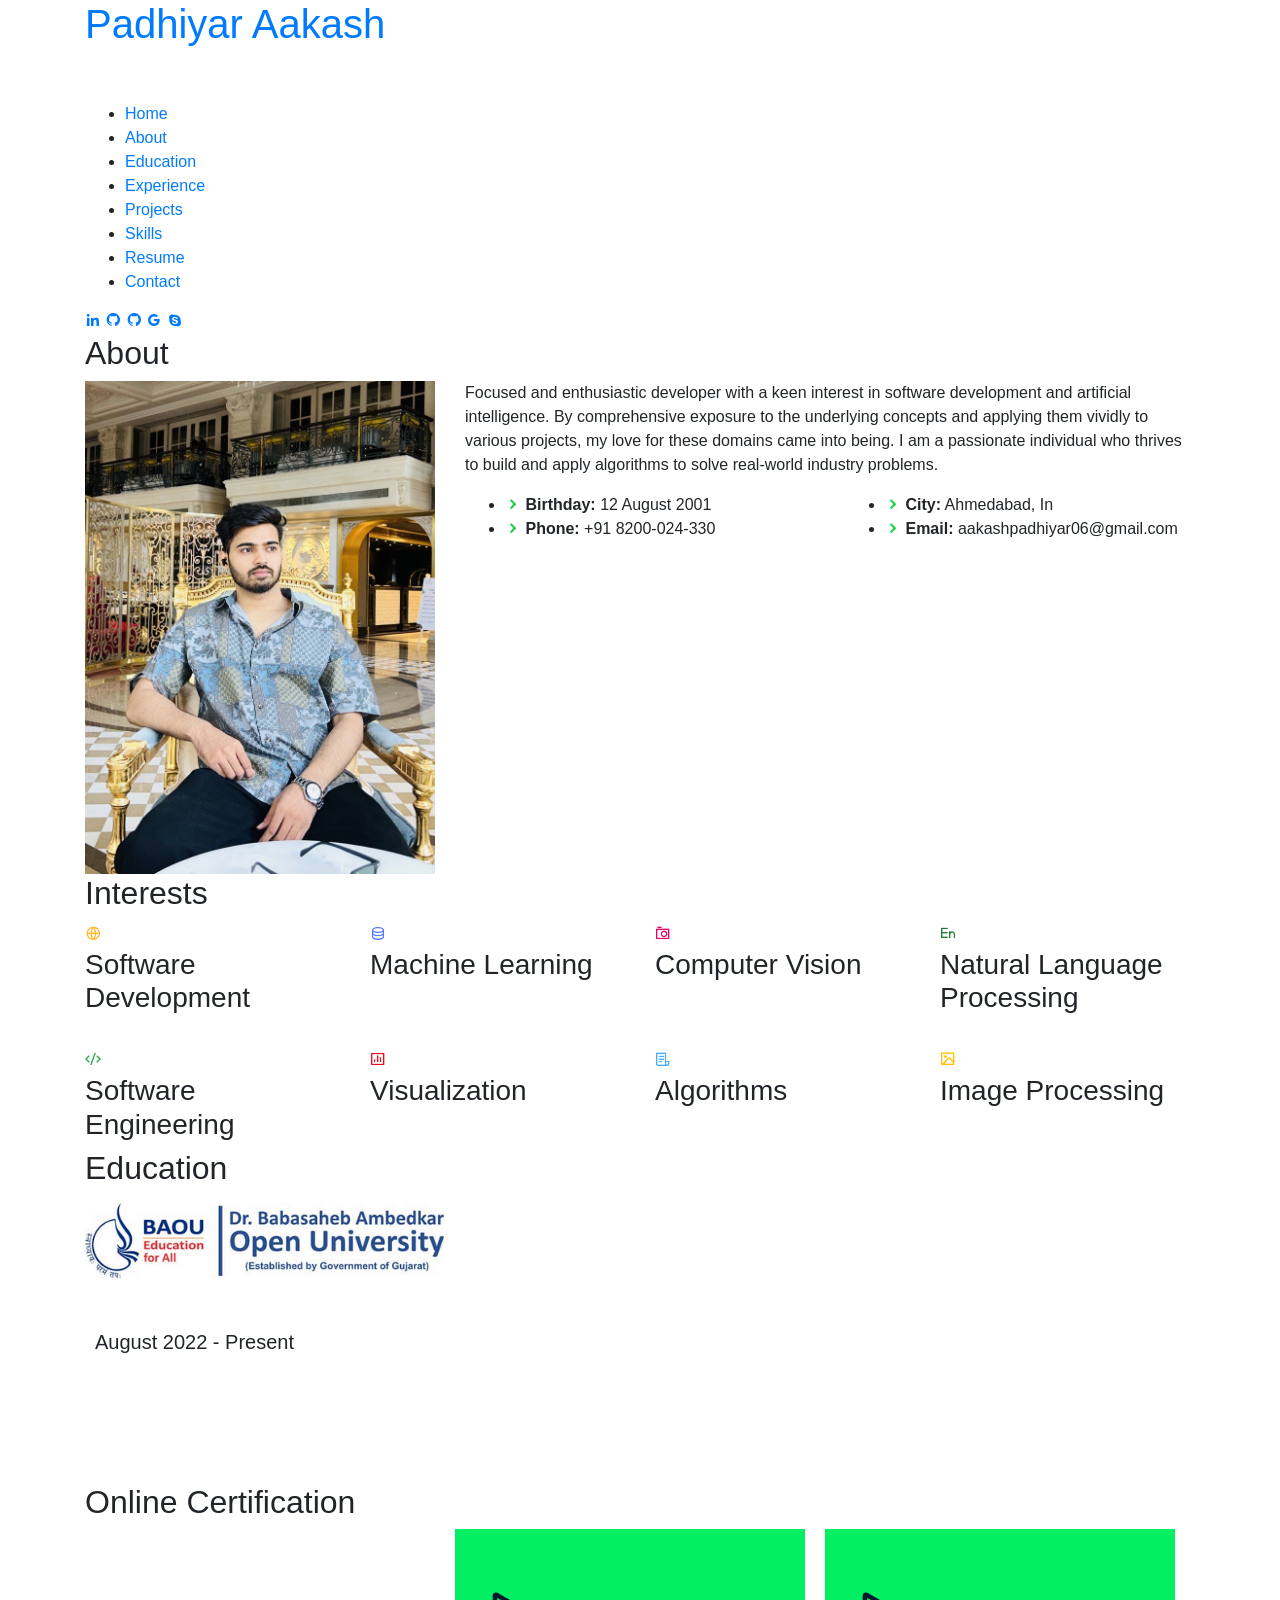
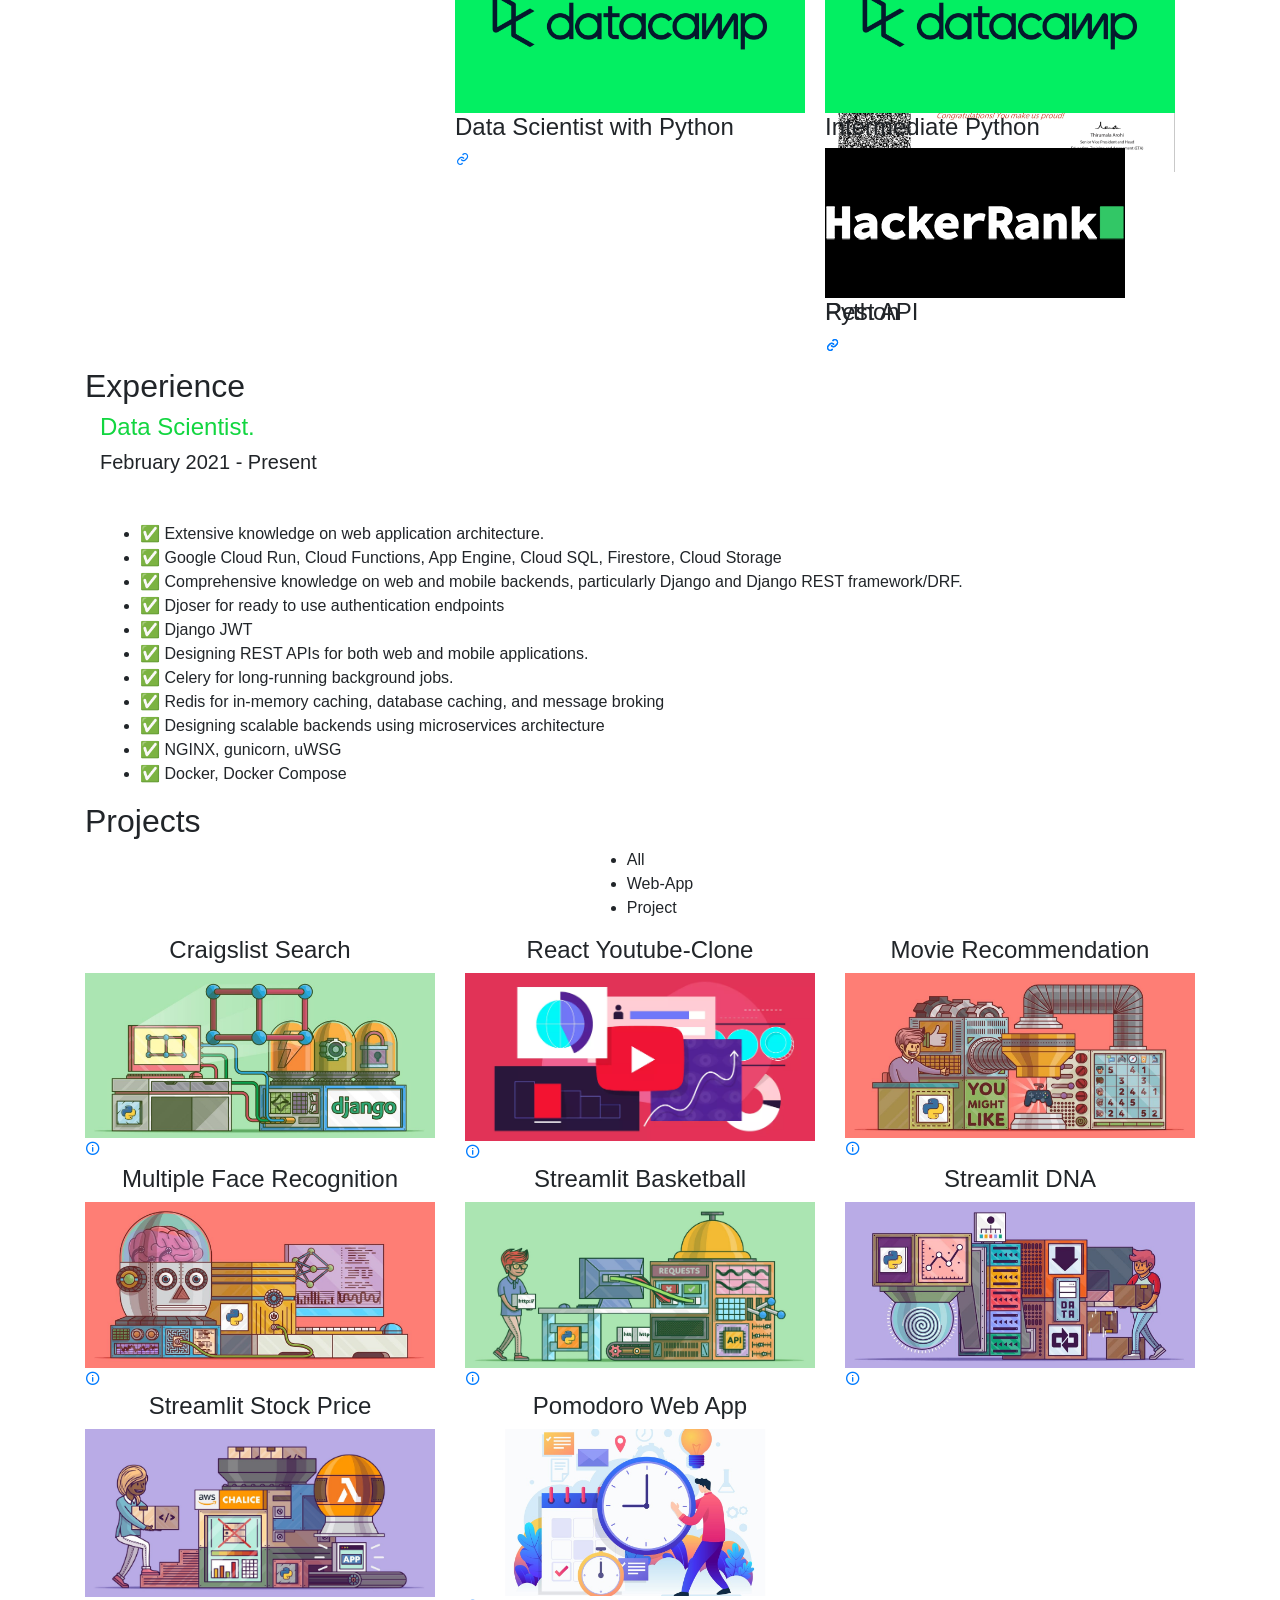
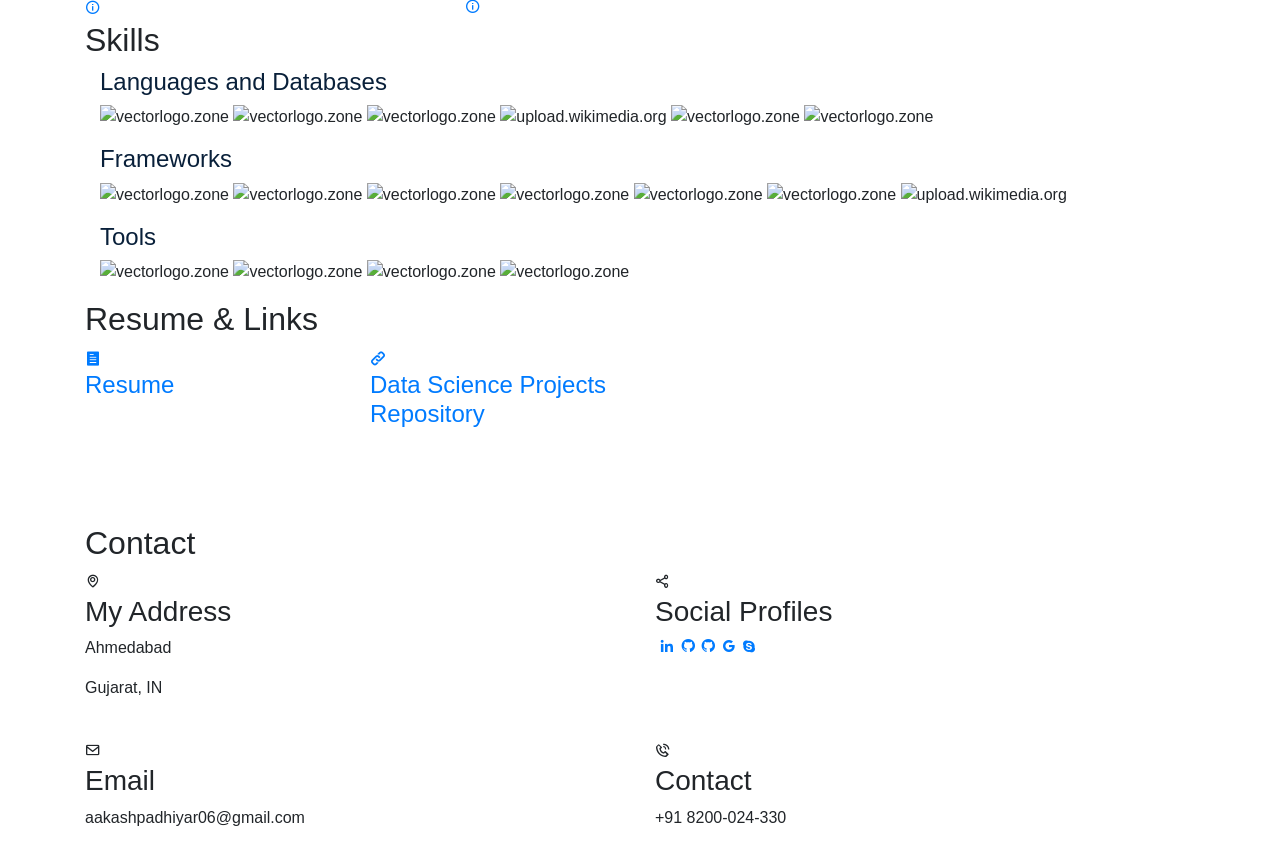
==== index.html @ 593b1d6e "main" ====
<!DOCTYPE html>
<html lang="en">

<head>
<!-- Google Tag Manager -->
<script>(function(w,d,s,l,i){w[l]=w[l]||[];w[l].push({'gtm.start':
  new Date().getTime(),event:'gtm.js'});var f=d.getElementsByTagName(s)[0],
  j=d.createElement(s),dl=l!='dataLayer'?'&l='+l:'';j.async=true;j.src=
  'https://www.googletagmanager.com/gtm.js?id='+i+dl;f.parentNode.insertBefore(j,f);
  })(window,document,'script','dataLayer','GTM-W3C2QT6N');</script>
  <!-- End Google Tag Manager -->

  <link rel="icon" type="image/png" href="/favicon.png"/>
  <meta charset="utf-8">
  <meta content="width=device-width, initial-scale=1.0" name="viewport">

  <title>AakashPadhiyar - Personal Portfolio</title>
  <meta content="Focused and enthusiastic developer with a keen interest in software development and artificial intelligence. By comprehensive exposure
  to the underlying concepts and applying them vividly to various projects, my love for these domains came into being.
  I am a passionate individual who thrives to build and apply algorithms to solve real-world industry problems." name="descriptison">
  <meta content="python,javascript,css,html,data science, freelancer, python developer, linkedin aakashpadhiyar, upwork, developer" name="keywords">

  <!-- Google Fonts -->
  <link href="https://fonts.googleapis.com/css?family=Open+Sans:300,300i,400,400i,600,600i,700,700i|Raleway:300,300i,400,400i,500,500i,600,600i,700,700i|Poppins:300,300i,400,400i,500,500i,600,600i,700,700i" rel="stylesheet">

  <!-- Vendor CSS Files -->
  <link href="assets/vendor/bootstrap/css/bootstrap.min.css" rel="stylesheet">
  <link href="assets/vendor/icofont/icofont.min.css" rel="stylesheet">
  <link href="assets/vendor/remixicon/remixicon.css" rel="stylesheet">
  <link href="assets/vendor/owl.carousel/assets/owl.carousel.min.css" rel="stylesheet">
  <link href="assets/vendor/boxicons/css/boxicons.min.css" rel="stylesheet">
  <link href="assets/vendor/venobox/venobox.css" rel="stylesheet">

  <!-- Template Main CSS File -->
  <link href="assets/css/style.css" rel="stylesheet">


<!-- Google tag (gtag.js) -->
<script async src="https://www.googletagmanager.com/gtag/js?id=G-W9PGRH0WJF"></script>
<script>
  window.dataLayer = window.dataLayer || [];
  function gtag(){dataLayer.push(arguments);}
  gtag('js', new Date());

  gtag('config', 'G-W9PGRH0WJF');
</script>


  <!-- =======================================================
  * Template Name: Personal - v2.1.0
  * Template URL: https://bootstrapmade.com/personal-free-resume-bootstrap-template/
  * Author: BootstrapMade.com
  * License: https://bootstrapmade.com/license/
  ======================================================== -->
</head>

<body>
<!-- Google Tag Manager (noscript) -->
<noscript><iframe src="https://www.googletagmanager.com/ns.html?id=GTM-W3C2QT6N"
  height="0" width="0" style="display:none;visibility:hidden"></iframe></noscript>
  <!-- End Google Tag Manager (noscript) -->
  <!-- ======= Header ======= -->
  <header id="header" class="header-tops">

    <div class="container">

      <h1><a href="index.html">Padhiyar Aakash</a></h1>
      <h2 style="color:#fff">I'm <span class="typing" style="color:#12D640"></span></h2>
      <nav class="nav-menu d-none d-lg-block">
        <ul>
          <li class="active"><a href="#header"> <span>Home</span></a></li>
          <li><a href="#about"><span>About</span></a></li>
          <li><a href="#education"> <span>Education</span></a></li>
          <li><a href="#experience"> <span>Experience</span></a></li>
         <!-- <li><a href="#projects"> <span>Projects</span></a></li> -->
          <li><a href="#portfolio"> <span>Projects</span></a></li>
          <li><a href="#skills"> <span>Skills</span></a></li>
          <li><a href="#links"> <span>Resume</span></a></li>
          <li><a href="#contacts"> <span>Contact</span></a></li>

        </ul>
      </nav><!-- .nav-menu -->

      <div class="social-links">
          <a href="https://www.linkedin.com/in/aakashpadhiyar" target="_blank" class="linkedin"><i class="bx bxl-linkedin"></i></a>
          <a href="https://www.github.com/aakashpadhiyar" target="_blank" class="github"><i class="bx bxl-github"></i></a>
          <a href="https://www.github.com/8140171224" target="_blank" class="github"><i class="bx bxl-github"></i></a>
          <a href="mailto:aakashpadhiyar06@gmail.com" target="_blank" class="google"><i class="bx bxl-google"></i></a>
          <script src="https://code.iconify.design/2/2.0.3/iconify.min.js"></script>
          <a href="https://www.datacamp.com/profile/aakashpadhiyar" target="_blank" class="google"><span class="iconify" data-icon="simple-icons:datacamp"></span></a>
          <a href="https://join.skype.com/invite/eAkxgNXfjRHm" target="_blank" class="skype"><i class="bx bxl-skype"></i></a>
      </div>

    </div>
  </header><!-- End Header -->

  <!-- ======= About Section ======= -->
  <section id="about" class="about">

    <!-- ======= About Me ======= -->
    <div class="about-me container">

      <div class="section-title">
        <h2>About</h2>
      </div>

      <div class="row">
        <div class="col-lg-4" data-aos="fade-right">
          <img src="assets/img/profile.jpeg" class="img-fluid" alt="">
        </div>
        <div class="col-lg-8 pt-4 pt-lg-0 content" data-aos="fade-left">
          <p>Focused and enthusiastic developer with a keen interest in software development and artificial intelligence. By comprehensive exposure
            to the underlying concepts and applying them vividly to various projects, my love for these domains came into being.
            I am a passionate individual who thrives to build and apply algorithms to solve real-world industry problems.
          </p>
          <div class="row">
            <div class="col-lg-6">
              <ul>
                <li><i class="icofont-rounded-right"></i> <strong>Birthday:</strong> 12 August 2001</li>
                <li><i class="icofont-rounded-right"></i> <strong>Phone:</strong> +91 8200-024-330</li>
              </ul>
            </div>
            <div class="col-lg-6">
              <ul>
                <li><i class="icofont-rounded-right"></i> <strong>City:</strong> Ahmedabad, In</li>
                <li><i class="icofont-rounded-right"></i> <strong>Email:</strong> aakashpadhiyar06@gmail.com</li>
              </ul>
            </div>
          </div>
        </div>
      </div>

    </div><!-- End About Me -->

    <!-- ======= Interests ======= -->
    <div class="interests container">

      <div class="section-title">
        <h2>Interests</h2>
      </div>

      <div class="row">
        <div class="col-lg-3 col-md-4">
          <div class="icon-box">
            <i class="ri-global-line" style="color: #ffbb2c;"></i>
            <h3>Software Development</h3>
          </div>
        </div>
        <div class="col-lg-3 col-md-4 mt-4 mt-md-0">
          <div class="icon-box">
            <i class="ri-database-2-line" style="color: #5578ff;"></i>
            <h3>Machine Learning</h3>
          </div>
        </div>
        <div class="col-lg-3 col-md-4 mt-4 mt-md-0">
          <div class="icon-box">
            <i class="ri-camera-3-line" style="color: #e80368;"></i>
            <h3>Computer Vision</h3>
          </div>
        </div>
        <div class="col-lg-3 col-md-4 mt-4 mt-lg-0">
          <div class="icon-box">
            <i class="ri-english-input" style="color: #1c7d32;"></i>
            <h3>Natural Language Processing</h3>
          </div>
        </div>
        <div class="col-lg-3 col-md-4 mt-4">
          <div class="icon-box">
            <i class="ri-code-s-slash-fill" style="color: #28a745;"></i>
            <h3>Software Engineering</h3>
          </div>
        </div>
        <div class="col-lg-3 col-md-4 mt-4">
          <div class="icon-box">
            <i class="ri-bar-chart-box-line" style="color: #f1081f;"></i>
            <h3>Visualization</h3>
          </div>
        </div>
        <div class="col-lg-3 col-md-4 mt-4">
          <div class="icon-box">
            <i class="ri-file-list-3-line" style="color: #47aeff;"></i>
            <h3>Algorithms</h3>
          </div>
        </div>
        <div class="col-lg-3 col-md-4 mt-4">
          <div class="icon-box">
            <i class="ri-image-line" style="color: #ffc107;"></i>
            <h3>Image Processing</h3>
          </div>
        </div>
      </div>

    </div><!-- End Interests -->
  </section><!-- End About Section -->



  <!-- ======= Education Section ======= -->
  <section id="education" class="services">
    <div class="container">
      <div class="section-title">
        <h2>Education</h2>
      </div>
      <div class="row">
        <div class="col-lg-12" data-aos="fade-up" style="display: inline-block;">


            <div class="col-md-4 mt-4 mt-md-0 icon-box" data-aos="fade-up" data-aos-delay="100" style="padding:0px 0px;padding-bottom: 5px;display: inline-block;">
              <img src="assets/img/education/gpg.png" class="img-fluid" alt="">
              <!-- <h4 style="text-align:left;"><a href="https://www.asu.edu/" target="_blank" style="color:#12d640">Arizona State University</a><br> </h4> -->
              <p style="text-align:left;color:#fff;padding: 5px 10px;"><em>BCA (Bachelor of Computer Application)</em></p>
              <h5 style="text-align:left;padding: 0px 10px;">August 2022 - Present</h5>
              <h6 style="text-align:left;color:#fff;padding: 0px 10px;">Relevant Coursework</h6>
              <ul style="text-align:left;color:#fff;">
                <li>Database Management</li>
                <li>Software Engineering</li>
                <li>Mobile Application Development</li>
              </ul>
            </div>

          </div>
        </div>
      </div>


    <div class="portfolio">
    <div class="container">
      <div class="section-title">
        <h2>Online Certification</h2>
      </div>

      <div class="row portfolio-container" style="position: relative; height: 437.75px;">

        <div class="col-lg-4 col-md-6 portfolio-item filter-app" style="position: absolute; left: 740px; top: 0px;">
          <div class="portfolio-wrap">
            <img src="assets/img/certification/infosys-django.png" class="img-fluid" alt="">
            <div class="portfolio-info">
              <h4>Mastering Django Web Development</h4>
              <div class="portfolio-links">
                <a href="assets/img/certification/infosys-django.png" target="_blank" title="Certificate"><i class="bx bx-link"></i></a>
              </div>
            </div>
          </div>
        </div>
        <div class="col-lg-4 col-md-6 portfolio-item filter-app" style="position: absolute; left: 740px; top: 0px;">
          <div class="portfolio-wrap">
            <img src="assets/img/certification/infosys-python.png" class="img-fluid" alt="">
            <div class="portfolio-info">
              <h4>Mastering Python</h4>
              <div class="portfolio-links">
                <a href="assets/img/certification/infosys-python.png" target="_blank" title="Certificate"><i class="bx bx-link"></i></a>
              </div>
            </div>
          </div>
        </div>
        <div class="col-lg-4 col-md-6 portfolio-item filter-app" style="position: absolute; left: 370px; top: 0px;">
          <div class="portfolio-wrap">
            <img src="assets/img/certification/datacamp.png" class="img-fluid" alt="">
            <div class="portfolio-info">
              <h4>Data Scientist with Python</h4>
              <div class="portfolio-links">
                <a href="https://www.datacamp.com/statement-of-accomplishment/track/f2d02880815d842c396500008a95769f179dc5ba" target="_blank" title="Certificate"><i class="bx bx-link"></i></a>
              </div>
            </div>
          </div>
        </div>
        <div class="col-lg-4 col-md-6 portfolio-item filter-app" style="position: absolute; left: 740px; top: 0px;">
          <div class="portfolio-wrap">
            <img src="assets/img/certification/datacamp.png" class="img-fluid" alt="">
            <div class="portfolio-info">
              <h4>Intermediate Python</h4>
              <div class="portfolio-links">
                <a href="https://www.datacamp.com/statement-of-accomplishment/course/3023a26c7fd024e6232b7c9ead7a34bfa045786c" target="_blank" title="Certificate"><i class="bx bx-link"></i></a>
              </div>
            </div>
          </div>
        </div>
        <div class="col-lg-4 col-md-6 portfolio-item filter-project" style="position: absolute; left: 740px; top: 218.875px;">
          <div class="portfolio-wrap">
            <img src="assets/img/certification/hackerrank.png" class="img-fluid" alt="">
            <div class="portfolio-info">
              <h4>Rest API </h4>
              <div class="portfolio-links">
                <a href="https://www.hackerrank.com/certificates/1cf66c637559" target="_blank" title="Certificate"><i class="bx bx-link"></i></a>
              </div>
            </div>
          </div>
        </div>
        <div class="col-lg-4 col-md-6 portfolio-item filter-project" style="position: absolute; left: 740px; top: 218.875px;">
          <div class="portfolio-wrap">
            <img src="assets/img/certification/hackerrank.png" class="img-fluid" alt="">
            <div class="portfolio-info">
              <h4>Python</h4>
              <div class="portfolio-links">
                <a href="https://www.hackerrank.com/certificates/a574a84e59e3" target="_blank" title="Certificate"><i class="bx bx-link"></i></a>
              </div>
            </div>
          </div>
        </div>

        <!-- <div class="col-lg-4 col-md-6 portfolio-item filter-app" style="position: absolute; left: 370px; top: 0px;">
          <div class="portfolio-wrap">
            <img src="assets/img/certification/datacamp.png" class="img-fluid" alt="">
            <div class="portfolio-info">
              <h4>Cluster Analysis in Python</h4>
              <div class="portfolio-links">
                <a href="https://www.datacamp.com/statement-of-accomplishment/course/45ba27c9a7e26614b622a74479b9e1869b54be49" target="_blank" title="Certificate"><i class="bx bx-link"></i></a>
              </div>
            </div>
          </div>
        </div>


        <div class="col-lg-4 col-md-6 portfolio-item filter-app" style="position: absolute; left: 370px; top: 0px;">
          <div class="portfolio-wrap">
            <img src="assets/img/certification/datacamp.png" class="img-fluid" alt="">
            <div class="portfolio-info">
              <h4>Case Study: School Budgeting with Machine Learning in Python</h4>
              <div class="portfolio-links">
                <a href="https://www.datacamp.com/statement-of-accomplishment/course/8724de1677b29c9115b0a163b4a914a75fd31f8d" target="_blank" title="Certificate"><i class="bx bx-link"></i></a>
              </div>
            </div>
          </div>
        </div>

        <div class="col-lg-4 col-md-6 portfolio-item filter-app" style="position: absolute; left: 370px; top: 0px;">
          <div class="portfolio-wrap">
            <img src="assets/img/certification/datacamp.png" class="img-fluid" alt="">
            <div class="portfolio-info">
              <h4>Machine Learning with Tree-Based Models in Python</h4>
              <div class="portfolio-links">
                <a href="https://www.datacamp.com/statement-of-accomplishment/course/7bef9748321d6286ec48da3d3d4e76ec0b7050eb" target="_blank" title="Certificate"><i class="bx bx-link"></i></a>
              </div>
            </div>
          </div>
        </div>

        <div class="col-lg-4 col-md-6 portfolio-item filter-app" style="position: absolute; left: 370px; top: 0px;">
          <div class="portfolio-wrap">
            <img src="assets/img/certification/datacamp.png" class="img-fluid" alt="">
            <div class="portfolio-info">
              <h4>Unsupervised Learning in Python</h4>
              <div class="portfolio-links">
                <a href="https://www.datacamp.com/statement-of-accomplishment/course/dc0737e6897f4083a97c0e6e52b1635c4962bb61" target="_blank" title="Certificate"><i class="bx bx-link"></i></a>
              </div>
            </div>
          </div>
        </div>


        <div class="col-lg-4 col-md-6 portfolio-item filter-app" style="position: absolute; left: 370px; top: 0px;">
          <div class="portfolio-wrap">
            <img src="assets/img/certification/datacamp.png" class="img-fluid" alt="">
            <div class="portfolio-info">
              <h4>Supervised Learning with scikit-learn</h4>
              <div class="portfolio-links">
                <a href="https://www.datacamp.com/statement-of-accomplishment/course/fb7df707010ea2d299f2b55c8be23024b8e7ab03" target="_blank" title="Certificate"><i class="bx bx-link"></i></a>
              </div>
            </div>
          </div>
        </div>

        <div class="col-lg-4 col-md-6 portfolio-item filter-app" style="position: absolute; left: 370px; top: 0px;">
          <div class="portfolio-wrap">
            <img src="assets/img/certification/datacamp.png" class="img-fluid" alt="">
            <div class="portfolio-info">
              <h4>Statistical Thinking in Python (Part 2)</h4>
              <div class="portfolio-links">
                <a href="https://www.datacamp.com/statement-of-accomplishment/course/25ee38c27ae1cdab5422a67dd164ca8fd61e0bc7" target="_blank" title="Certificate"><i class="bx bx-link"></i></a>
              </div>
            </div>
          </div>
        </div>

        <div class="col-lg-4 col-md-6 portfolio-item filter-app" style="position: absolute; left: 370px; top: 0px;">
          <div class="portfolio-wrap">
            <img src="assets/img/certification/datacamp.png" class="img-fluid" alt="">
            <div class="portfolio-info">
              <h4>Statistical Thinking in Python (Part 1)</h4>
              <div class="portfolio-links">
                <a href="https://www.datacamp.com/statement-of-accomplishment/course/76600366fb25bf686a2089025d8e7ae4e07fb8a2" target="_blank" title="Certificate"><i class="bx bx-link"></i></a>
              </div>
            </div>
          </div>
        </div>

        <div class="col-lg-4 col-md-6 portfolio-item filter-app" style="position: absolute; left: 370px; top: 0px;">
          <div class="portfolio-wrap">
            <img src="assets/img/certification/datacamp.png" class="img-fluid" alt="">
            <div class="portfolio-info">
              <h4>Analyzing Police Activity with pandas</h4>
              <div class="portfolio-links">
                <a href="https://www.datacamp.com/statement-of-accomplishment/course/5d7d5eb6bda7287de5618433fd99d16ae748d6be" target="_blank" title="Certificate"><i class="bx bx-link"></i></a>
              </div>
            </div>
          </div>
        </div>

        <div class="col-lg-4 col-md-6 portfolio-item filter-app" style="position: absolute; left: 370px; top: 0px;">
          <div class="portfolio-wrap">
            <img src="assets/img/certification/datacamp.png" class="img-fluid" alt="">
            <div class="portfolio-info">
              <h4>Exploratory Data Analysis in Python</h4>
              <div class="portfolio-links">
                <a href="https://www.datacamp.com/statement-of-accomplishment/course/2c0ef15e82fbb48ce2b23cb2ca6ed12ce760de45" target="_blank" title="Certificate"><i class="bx bx-link"></i></a>
              </div>
            </div>
          </div>
        </div>

        <div class="col-lg-4 col-md-6 portfolio-item filter-app" style="position: absolute; left: 370px; top: 0px;">
          <div class="portfolio-wrap">
            <img src="assets/img/certification/datacamp.png" class="img-fluid" alt="">
            <div class="portfolio-info">
              <h4>Writing Functions in Python</h4>
              <div class="portfolio-links">
                <a href="https://www.datacamp.com/statement-of-accomplishment/course/b1d0c67b65771349abb8d5c956cef2ca96e4c302" target="_blank" title="Certificate"><i class="bx bx-link"></i></a>
              </div>
            </div>
          </div>
        </div>


        <div class="col-lg-4 col-md-6 portfolio-item filter-app" style="position: absolute; left: 370px; top: 0px;">
          <div class="portfolio-wrap">
            <img src="assets/img/certification/datacamp.png" class="img-fluid" alt="">
            <div class="portfolio-info">
              <h4>Working with Dates and Times in Python</h4>
              <div class="portfolio-links">
                <a href="https://www.datacamp.com/statement-of-accomplishment/course/cec4b81c1d22e0f17a544f35dc37106db27727f9" target="_blank" title="Certificate"><i class="bx bx-link"></i></a>
              </div>
            </div>
          </div>
        </div>

        <div class="col-lg-4 col-md-6 portfolio-item filter-app" style="position: absolute; left: 370px; top: 0px;">
          <div class="portfolio-wrap">
            <img src="assets/img/certification/datacamp.png" class="img-fluid" alt="">
            <div class="portfolio-info">
              <h4>Cleaning Data in Python</h4>
              <div class="portfolio-links">
                <a href="https://www.datacamp.com/statement-of-accomplishment/course/9028a1e050e276528853824cee15159ffa90d236" target="_blank" title="Certificate"><i class="bx bx-link"></i></a>
              </div>
            </div>
          </div>
        </div>

        <div class="col-lg-4 col-md-6 portfolio-item filter-app" style="position: absolute; left: 370px; top: 0px;">
          <div class="portfolio-wrap">
            <img src="assets/img/certification/datacamp.png" class="img-fluid" alt="">
            <div class="portfolio-info">
              <h4>Intermediate Importing Data in Python</h4>
              <div class="portfolio-links">
                <a href="https://www.datacamp.com/statement-of-accomplishment/course/8fa0f31cda73af9ebe945687bd70381e4f4de81a" target="_blank" title="Certificate"><i class="bx bx-link"></i></a>
              </div>
            </div>
          </div>
        </div>
        
        <div class="col-lg-4 col-md-6 portfolio-item filter-app" style="position: absolute; left: 370px; top: 0px;">
          <div class="portfolio-wrap">
            <img src="assets/img/certification/datacamp.png" class="img-fluid" alt="">
            <div class="portfolio-info">
              <h4>Introduction to Importing Data in Python</h4>
              <div class="portfolio-links">
                <a href="https://www.datacamp.com/statement-of-accomplishment/course/6e1f885dfeec4285abe8703099464c78aa7ff595" target="_blank" title="Certificate"><i class="bx bx-link"></i></a>
              </div>
            </div>
          </div>
        </div>

        <div class="col-lg-4 col-md-6 portfolio-item filter-app" style="position: absolute; left: 370px; top: 0px;">
          <div class="portfolio-wrap">
            <img src="assets/img/certification/datacamp.png" class="img-fluid" alt="">
            <div class="portfolio-info">
              <h4>Intermediate Data Visualization with Seaborn</h4>
              <div class="portfolio-links">
                <a href="https://www.datacamp.com/statement-of-accomplishment/course/075bac20c3b1b2a9e14b7baf9cb5749e592c3168" target="_blank" title="Certificate"><i class="bx bx-link"></i></a>
              </div>
            </div>
          </div>
        </div>


        <div class="col-lg-4 col-md-6 portfolio-item filter-app" style="position: absolute; left: 370px; top: 0px;">
          <div class="portfolio-wrap">
            <img src="assets/img/certification/datacamp.png" class="img-fluid" alt="">
            <div class="portfolio-info">
              <h4>Python Data Science Toolbox 2</h4>
              <div class="portfolio-links">
                <a href="https://www.datacamp.com/statement-of-accomplishment/course/92387c07ae20173ba0e793c5aca5af3cd6e9c2b5" target="_blank" title="Certificate"><i class="bx bx-link"></i></a>
              </div>
            </div>
          </div>
        </div>

        <div class="col-lg-4 col-md-6 portfolio-item filter-app" style="position: absolute; left: 370px; top: 0px;">
          <div class="portfolio-wrap">
            <img src="assets/img/certification/datacamp.png" class="img-fluid" alt="">
            <div class="portfolio-info">
              <h4>Python Data Science Toolbox 1</h4>
              <div class="portfolio-links">
                <a href="https://www.datacamp.com/statement-of-accomplishment/course/77800e6f4ea500f7ee28cf945e0c761a3453f9fd" target="_blank" title="Certificate"><i class="bx bx-link"></i></a>
              </div>
            </div>
          </div>
        </div>

        <div class="col-lg-4 col-md-6 portfolio-item filter-app" style="position: absolute; left: 0px; top: 0px;">
          <div class="portfolio-wrap">
            <img src="assets/img/certification/datacamp.png" class="img-fluid" alt="">
            <div class="portfolio-info">
              <h4>Joining Data with pandas</h4>
              <div class="portfolio-links">
                <a href="https://www.datacamp.com/statement-of-accomplishment/course/6d427e04cd2bbbfe5b267718288907ab2f1e3294" target="_blank" title="Certificate"><i class="bx bx-link"></i></a>
              </div>
            </div>
           </div>
          </div>

        <div class="col-lg-4 col-md-6 portfolio-item filter-project" style="position: absolute; left: 0px; top: 218.875px;">
          <div class="portfolio-wrap">
            <img src="assets/img/certification/datacamp.png" class="img-fluid" alt="">
            <div class="portfolio-info">
              <h4>Data Manipulation with pandas</h4>
              <div class="portfolio-links">
                <a href="https://www.datacamp.com/statement-of-accomplishment/course/8639da1b7923b121bd28d382f9c4a58b01f4ef5e?share=true" target="_blank" title="Certificate"><i class="bx bx-link"></i></a>
              </div>
            </div>
          </div>
        </div>

        <div class="col-lg-4 col-md-6 portfolio-item filter-project" style="position: absolute; left: 370px; top: 218.875px;">
          <div class="portfolio-wrap">
            <img src="assets/img/certification/datacamp.png" class="img-fluid" alt="">
            <div class="portfolio-info">
              <h4>Introduction to Data Visualization with Matplotlib</h4>
              <div class="portfolio-links">
                <a href="https://www.datacamp.com/statement-of-accomplishment/course/a19500c0a95b851634e701793f28ada8c6b1c076" target="_blank" title="Certificate"><i class="bx bx-link"></i></a>
              </div>
            </div>
          </div>
        </div>

        <div class="col-lg-4 col-md-6 portfolio-item filter-project" style="position: absolute; left: 370px; top: 218.875px;">
          <div class="portfolio-wrap">
            <img src="assets/img/certification/datacamp.png" class="img-fluid" alt="">
            <div class="portfolio-info">
              <h4>Introduction to Data Visualization with Seaborn</h4>
              <div class="portfolio-links">
                <a href="https://www.datacamp.com/statement-of-accomplishment/course/961b69c2b5466b600fb6e75931bb35480de5927f" target="_blank" title="Certificate"><i class="bx bx-link"></i></a>
              </div>
            </div>
          </div>
        </div> -->

        


        

        <!-- <div class="col-lg-4 col-md-6 portfolio-item filter-app" style="position: absolute; left: 370px; top: 0px;">
          <div class="portfolio-wrap">
            <img src="assets/img/certification/datacamp.png" class="img-fluid" alt="">
            <div class="portfolio-info">
              <h4>Introduction to Python</h4>
              <div class="portfolio-links">
                <a href="https://www.datacamp.com/statement-of-accomplishment/course/063713190a83aa39e76fc86b4ab3d1ca6ff7a1b2?share=true" target="_blank" title="Certificate"><i class="bx bx-link"></i></a>
              </div>
            </div>
          </div>
        </div> -->

      </div>
    </div>
    </div>

  </section>
  <!-- End Education Section -->



  <!-- Start Experience Section -->

  <section id="experience" class="services">
    <div class="container">
      <div class="section-title">
        <h2>Experience</h2>
      </div>
      <div class="row">
          <div class="col-lg-12" data-aos="fade-up">
              <div class="col-md-12 mt-4 mt-md-0 icon-box" data-aos="fade-up" data-aos-delay="100">
                <h4 style="text-align:left;"><a href="https://www.upwork.com/freelancers/~016c4fda55b01bc344?s=1110580748673863680" style="color:#12d640">Data Scientist.</a><br> </h4>
                <h5 style="text-align:left;">February 2021 - Present</h5>
                <p style="text-align:left;color:#fff"><em>Freelancer </em></p>
                <ul style="text-align:left;">
                  <li>✅ Extensive knowledge on web application architecture.</li>
                  <li>✅ Google Cloud Run, Cloud Functions, App Engine, Cloud SQL, Firestore, Cloud Storage</li>
                  <li>✅ Comprehensive knowledge on web and mobile backends, particularly Django and Django REST framework/DRF.</li>
                  <li>✅ Djoser for ready to use authentication endpoints</li>
                  <li>✅ Django JWT</li>
                  <li>✅ Designing REST APIs for both web and mobile applications.</li>
                  <li>✅ Celery for long-running background jobs.</li>
                  <li>✅ Redis for in-memory caching, database caching, and message broking</li>
                  <li>✅ Designing scalable backends using microservices architecture</li>
                  <li>✅ NGINX, gunicorn, uWSG</li>
                  <li>✅ Docker, Docker Compose</li>
                </ul>
              </div>
              
          </div>
        </div>
    </div>
  </section>

  <!-- End Experience Section -->



  <!-- Start Project Section -->
  <section id="portfolio" class="portfolio">
    <div class="container">

      <div class="section-title">
        <h2>Projects</h2>
      </div>

      <div class="row">
        <div class="col-lg-12 d-flex justify-content-center">
          <ul id="portfolio-flters">
            <li data-filter="*" class="filter-active">All</li>
            <li data-filter=".filter-app">Web-App</li>
            <li data-filter=".filter-project">Project</li>
          </ul>
        </div>
      </div>

      <div class="row portfolio-container">

        <div class="col-lg-4 col-md-6 portfolio-item filter-project">
          <center><h4>Craigslist Search</h4></center>
          <div class="portfolio-wrap">
            <img src="assets/img/project/mycode.jpg" class="img-fluid" alt="">
            <div class="portfolio-info">
              
              <div class="portfolio-links">
                <a href="projects/mycode.html" data-gall="portfolioDetailsGallery" data-vbtype="iframe" class="venobox" title="Project Details"><i class="bx bx-info-circle"></i></a>
              </div>
            </div>
          </div>
        </div>

        <div class="col-lg-4 col-md-6 portfolio-item filter-app">
          <center><h4>React Youtube-Clone</h4></center>
          <div class="portfolio-wrap">
            <img src="assets/img/project/youtube.jpeg" class="img-fluid" alt="">
            <div class="portfolio-info">
              
              <div class="portfolio-links">
                <a href="projects/youclone.html" data-gall="portfolioDetailsGallery" data-vbtype="iframe" class="venobox" title="Project Details"><i class="bx bx-info-circle"></i></a>
              </div>
            </div>
          </div>
        </div>

        <div class="col-lg-4 col-md-6 portfolio-item filter-project">
          <center><h4>Movie Recommendation</h4></center>
          <div class="portfolio-wrap">
            <img src="assets/img/project/recommender.jpg" class="img-fluid" alt="">
            <div class="portfolio-info">
              
              <div class="portfolio-links">
                <a href="projects/moviepython.html" data-gall="portfolioDetailsGallery" data-vbtype="iframe" class="venobox" title="Project Details"><i class="bx bx-info-circle"></i></a>
              </div>
            </div>
          </div>
        </div>

        <div class="col-lg-4 col-md-6 portfolio-item filter-project">
          <center><h4>Multiple Face Recognition</h4></center>
          <div class="portfolio-wrap">
            <img src="assets/img/project/gan.jpg" class="img-fluid" alt="">
            <div class="portfolio-info">
              
              <div class="portfolio-links">
                <a href="projects/mfr.html" data-gall="portfolioDetailsGallery" data-vbtype="iframe" class="venobox" title="Project Details"><i class="bx bx-info-circle"></i></a>
              </div>
            </div>
          </div>
        </div>

        <div class="col-lg-4 col-md-6 portfolio-item filter-project">
          <center><h4>Streamlit Basketball</h4></center>
          <div class="portfolio-wrap">
            <img src="assets/img/project/ml.jpg" class="img-fluid" alt="">
            <div class="portfolio-info">
              
              <div class="portfolio-links">
                <a href="projects/streamb.html" data-gall="portfolioDetailsGallery" data-vbtype="iframe" class="venobox" title="Project Details"><i class="bx bx-info-circle"></i></a>
              </div>
            </div>
          </div>
        </div>

        <div class="col-lg-4 col-md-6 portfolio-item filter-project">
          <center><h4>Streamlit DNA</h4></center>
          <div class="portfolio-wrap">
            <img src="assets/img/project/vdg.jpg" class="img-fluid" alt="">
            <div class="portfolio-info">
              
              <div class="portfolio-links">
                <a href="projects/streamd.html" data-gall="portfolioDetailsGallery" data-vbtype="iframe" class="venobox" title="Project Details"><i class="bx bx-info-circle"></i></a>
              </div>
            </div>
          </div>
        </div>

        <div class="col-lg-4 col-md-6 portfolio-item filter-project">
          <center><h4>Streamlit Stock Price</h4></center>
          <div class="portfolio-wrap">
            <img src="assets/img/project/iras.jpeg" class="img-fluid" alt="">
            <div class="portfolio-info">
              
              <div class="portfolio-links">
                <a href="projects/streamstock.html" data-gall="portfolioDetailsGallery" data-vbtype="iframe" class="venobox" title="Project Details"><i class="bx bx-info-circle"></i></a>
              </div>
            </div>
          </div>
        </div>

        <div class="col-lg-4 col-md-6 portfolio-item filter-app">
          <!-- <br> -->
          <center><h4>Pomodoro Web App</h4></center>
          <div class="portfolio-wrap">
            <img src="assets/img/project/pomo.jpg" class="img-fluid" alt="">
            <div class="portfolio-info">
              <div class="portfolio-links">
                <a href="projects/pomo.html" data-gall="portfolioDetailsGallery" data-vbtype="iframe" class="venobox" title="Project Details"><i class="bx bx-info-circle"></i></a>
              </div>
            </div>
          </div>
        </div>

      </div>
    </div>
  </section>

  <!-- End Project Section -->



  <!-- Start Skills Section -->

  <section id="skills" class="services">
    <div class="container">
      <div class="section-title">
        <h2>Skills</h2>
      </div>
      <div class="row">
        <div class="col-lg-12" data-aos="fade-up">
          <div class="col-md-12 mt-4 mt-md-0 icon-box" data-aos="fade-up" data-aos-delay="100" style="background:#fff">
            <h4 style="text-align:left;color:#09203a">Languages and Databases</h4>
                <p style="text-align:left;">
                  <img src="https://www.vectorlogo.zone/logos/python/python-horizontal.svg" alt="vectorlogo.zone" height="50" width="150">
                  <img src="https://www.vectorlogo.zone/logos/java/java-horizontal.svg" alt="vectorlogo.zone" height="50" width="120">
                  <img src="https://www.vectorlogo.zone/logos/w3_html5/w3_html5-ar21.svg" alt="vectorlogo.zone">
                  <img src="https://upload.wikimedia.org/wikipedia/commons/d/d5/CSS3_logo_and_wordmark.svg" alt="upload.wikimedia.org" height="60" width="90">
                  <img src="https://www.vectorlogo.zone/logos/mysql/mysql-horizontal.svg" alt="vectorlogo.zone" height="70" width="130">
                  <img src="https://www.vectorlogo.zone/logos/postgresql/postgresql-horizontal.svg" alt="vectorlogo.zone" height="50" width="190">

                </p>
            </div>
            <div class="col-md-12 mt-4 mt-md-0 icon-box" data-aos="lefade-up" data-aos-delay="100" style="background:#fff">
              <h4 style="text-align:left;color:#09203a">Frameworks</h4>
                <p style="text-align:left;">
                  <img src="https://www.vectorlogo.zone/logos/pocoo_flask/pocoo_flask-ar21.svg" alt="vectorlogo.zone">
                  <img src="https://www.vectorlogo.zone/logos/djangoproject/djangoproject-ar21.svg" alt="vectorlogo.zone">
                  <img src="https://www.vectorlogo.zone/logos/getbootstrap/getbootstrap-ar21.svg" alt="vectorlogo.zone">
                  <img src="https://www.vectorlogo.zone/logos/tensorflow/tensorflow-ar21.svg" alt="vectorlogo.zone">
                  <img src="https://www.vectorlogo.zone/logos/pytorch/pytorch-ar21.svg" alt="vectorlogo.zone">
                  <img src="https://www.vectorlogo.zone/logos/opencv/opencv-ar21.svg" alt="vectorlogo.zone">
                  <img src="https://upload.wikimedia.org/wikipedia/commons/0/05/Scikit_learn_logo_small.svg" alt="upload.wikimedia.org" width="90" height="70">
              </p>
          </div>
          <div class="col-md-12 mt-4 mt-md-0 icon-box" data-aos="lefade-up" data-aos-delay="100" style="background:#fff">
              <h4 style="text-align:left;color:#09203a">Tools</h4>
                <p style="text-align:left;">
                  <img src="https://www.vectorlogo.zone/logos/git-scm/git-scm-ar21.svg" alt="vectorlogo.zone">
                  <img src="https://www.vectorlogo.zone/logos/amazon_aws/amazon_aws-ar21.svg" alt="vectorlogo.zone">
                  <img src="https://www.vectorlogo.zone/logos/heroku/heroku-ar21.svg" alt="vectorlogo.zone">
                  <img src="https://www.vectorlogo.zone/logos/jupyter/jupyter-ar21.svg" alt="vectorlogo.zone">
              </p>
          </div>
        </div>
      </div>
    </div>
  </section>

  <!-- End Skills Section -->




  <!-- Start Links section -->
  <section id="links" class="services">
    <div class="container">
      <div class="section-title">
        <h2>Resume & Links</h2>
      </div>
      <div class="row">
        <div class="col-md-3 mt-4 mt-md-0 icon-box" data-aos="fade-up" data-aos-delay="100">
          <a href="/assets/aakashpadhiyar-resume.pdf" target="_blank"><div class="icon"><i class="icofont-page"></i></div></a>
          <h4 class="title"><a href="/assets/aakashpadhiyar-resume.pdf" target="_blank">Resume</a></h4>
          <p class="description" style="color:#fff;">The link contains downloadable resume</p>
        </div>
        <div class="col-md-3 mt-4 mt-md-0 icon-box" data-aos="fade-up">
          <a href="https://github.com/aakashpadhiyar/datascience-projects" target="_blank"><div class="icon"><i class="icofont-link"></i></div></a>
          <h4 class="title"><a href="https://github.com/aakashpadhiyar/datascience-projects" target="_blank">Data Science Projects Repository</a></h4>
          <p class="description" style="color:#fff;"> The github repository contains many datascience projects in python.</p>
        </div>
      </div>
    </div>
  </section> <!--End Links Section -->


  <!-- Start Contact Section -->

  <section id="contacts" class="contact">
    <div class="container">

      <div class="section-title">
        <h2>Contact</h2>
      </div>

      <div class="row mt-2">

        <div class="col-md-6 d-flex align-items-stretch">
          <div class="info-box">
            <i class="bx bx-map"></i>
            <h3>My Address</h3>
            <p>Ahmedabad</p>
            <p>Gujarat, IN</p>
          </div>
        </div>

        <div class="col-md-6 mt-4 mt-md-0 d-flex align-items-stretch">
          <div class="info-box">
            <i class="bx bx-share-alt"></i>
            <h3>Social Profiles</h3>
            <div class="social-links">
              <a href="https://www.datacamp.com/profile/aakashpadhiyar" target="_blank" class="google"><i class="bx bxl"><span class="iconify" data-icon="simple-icons:datacamp"></span></i></a>
              <a href="https://www.linkedin.com/in/aakashpadhiyar" target="_blank" class="linkedin"><i class="bx bxl-linkedin"></i></a>
              <a href="https://www.github.com/aakashpadhiyar" target="_blank" class="github"><i class="bx bxl-github"></i></a>
              <a href="https://www.github.com/8140171224" target="_blank" class="github"><i class="bx bxl-github"></i></a>
              <a href="mailto:aakashpadhiyar06@gmail.com" target="_blank" class="google"><i class="bx bxl-google"></i></a>
              <a href="https://join.skype.com/invite/eAkxgNXfjRHm" target="_blank" class="skype"><i class="bx bxl-skype"></i></a>
              
            </div>
          </div>
        </div>

        <div class="col-md-6 mt-4 d-flex align-items-stretch">
          <div class="info-box">
            <i class="bx bx-envelope"></i>
            <h3>Email</h3>
            <p>aakashpadhiyar06@gmail.com</p>
          </div>
        </div>
        <div class="col-md-6 mt-4 d-flex align-items-stretch">
          <div class="info-box">
            <i class="bx bx-phone-call"></i>
            <h3>Contact</h3>
            <p>+91 8200-024-330</p>
          </div>
        </div>
      </div>
    </div>
  </section>

  <!-- End Contact Section -->

  <!-- Vendor JS Files -->
  <script src="assets/vendor/jquery/jquery.min.js"></script>
  <script src="assets/vendor/bootstrap/js/bootstrap.bundle.min.js"></script>
  <script src="assets/vendor/jquery.easing/jquery.easing.min.js"></script>
  <script src="assets/vendor/php-email-form/validate.js"></script>
  <script src="assets/vendor/waypoints/jquery.waypoints.min.js"></script>
  <script src="assets/vendor/counterup/counterup.min.js"></script>
  <script src="assets/vendor/owl.carousel/owl.carousel.min.js"></script>
  <script src="assets/vendor/isotope-layout/isotope.pkgd.min.js"></script>
  <script src="assets/vendor/venobox/venobox.min.js"></script>
  <script src="assets/vendor/typed.js/typed.min.js"></script>
  <script type="text/javascript">
    var typed = new Typed('.typing',{
      strings: ["Coder", "Python Developer", "AI Enthusiast", "Data Scientist"],
      loop: true,
      typeSpeed: 65,
      backSpeed: 65
    });
  </script>

  <!-- Template Main JS File -->
  <script src="assets/js/main.js"></script>

</body>
</html>
---- assets/vendor/venobox/venobox.css ----
/* ------ venobox.css --------*/
.vbox-overlay *, .vbox-overlay *:before, .vbox-overlay *:after{
    -webkit-backface-visibility: hidden;
    -webkit-box-sizing:border-box;
    -moz-box-sizing:border-box;
    box-sizing:border-box;
}
.vbox-overlay * { 
    -webkit-backface-visibility: visible;
    backface-visibility: visible;
}
.vbox-overlay{
    display: -webkit-flex;
    display: flex;
    -webkit-flex-direction: column;
    flex-direction: column;
    -webkit-justify-content: center;
    justify-content: center;
    -webkit-align-items: center;
    align-items: center;
    position: fixed;
    left: 0;
    top: 0;
    bottom: 0;
    right: 0;
    z-index: 999999;
}

/* ----- navigation ----- */
.vbox-title{
    width: 100%;
    height: 40px;
    float: left;
    text-align: center;
    line-height: 28px;
    font-size: 12px;
    padding: 6px 50px;
    overflow: hidden;
    position: fixed;
    display: none;
    left: 0;
    z-index: 89;
}
.vbox-close{
    cursor: pointer;
    position: fixed;
    top: -1px;
    right: 0;
    width: 50px;
    height: 40px;
    padding: 6px;
    display: block;
    background-position:10px center;
    overflow: hidden;
    font-size: 24px;
    line-height: 1;
    text-align: center;
    z-index: 99;
}
.vbox-left{
    cursor: pointer;
    position: fixed;
    left: 0;
    height: 40px;
    overflow: hidden;
    line-height: 28px;
    font-size: 12px;
    z-index: 99;
    display: flex;
    align-items:center;
}
.vbox-num{
    display: inline-block;
    margin: 6px 0 6px 15px;
}
/* ----- Social share ----- */
.vbox-share{
    line-height: 28px;
    font-size: 12px;
    overflow: hidden;
    position: fixed;
    left: 0;
    z-index: 98;
    display: flex;
    align-items:center;
    justify-content: center;
    width: 100%;
    text-align: center;
}
.vbox-share svg{
    max-height: 28px;
    width: 28px;
    z-index: 10;
    margin-left: 12px;
    margin-top: 6px;
    margin-bottom: 6px;
    vertical-align: middle;
}


/* ----- navigation ARROWS ----- */
.vbox-next, .vbox-prev{
    position: fixed;
    top: 50%;
    margin-top: -15px;
    overflow: hidden;
    cursor: pointer;
    display: block;
    width: 45px;
    height: 45px;
    z-index: 99;
}
.vbox-next span, .vbox-prev span{
    position: relative;
    width: 20px;
    height: 20px;
    border: 2px solid transparent;
    border-top-color: #B6B6B6;
    border-right-color: #B6B6B6;
    text-indent: -100px;
    position: absolute;
    top: 8px;
    display: block;
}
.vbox-prev{
    left: 15px;
}
.vbox-next{
    right: 15px;
}
.vbox-prev span{
    left: 10px;
    -ms-transform: rotate(-135deg);
    -webkit-transform: rotate(-135deg);
    transform: rotate(-135deg);
}
.vbox-next span{
    -ms-transform: rotate(45deg);
    -webkit-transform: rotate(45deg);
    transform: rotate(45deg);
    right: 10px;
}
/* ------- inline window ------ */
.vbox-inline{
    width: 420px;
    height: 315px;
    height: 70vh;
    padding: 10px;
    background: #fff;
    margin: 0 auto;
    overflow: auto;
    text-align: left;
}
/* ------- Video & iFrames window ------ */
.venoframe{
    max-width: 100%;
    width: 100%;
    border: none;
    width: 100%;
    height: 260px;
    height: 70vh;
}
.venoframe.vbvid{
    height: 260px;
}
@media (min-width: 768px) {
    .venoframe, .vbox-inline{
        width: 90%;
        height: 360px;
        height: 70vh;
    }
    .venoframe.vbvid{
        width: 640px;
        height: 360px;
    }
}
@media (min-width: 992px) {
    .venoframe, .vbox-inline{
        max-width: 1200px;
        width: 80%;
        height: 540px;
        height: 70vh;
    }
    .venoframe.vbvid{
        width: 960px;
        height: 540px;
    }
}
/* 
Please do NOT edit this part! 
or at least read this note: http://i.imgur.com/7C0ws9e.gif
*/
.vbox-open{
    overflow: hidden;
}
.vbox-container{
    position: absolute;
    left: 0;
    right: 0;
    top: 0;
    bottom: 0;
    overflow-x: hidden;
    overflow-y: scroll;
    overflow-scrolling: touch;
    -webkit-overflow-scrolling: touch;
    z-index: 20;
    max-height: 100%;

}

.vbox-content{
    text-align: center;
    float: left;
    width: 100%;
    position: relative;
    overflow: hidden;
    padding: 20px 4%;
}
.vbox-container img{
    max-width: 100%;
    height: auto;
}
.vbox-figlio{
    box-shadow: 0 0 12px rgba(0,0,0,0.19), 0 6px 6px rgba(0,0,0,0.23);
    max-width: 100%;
    text-align: initial;
}
img.vbox-figlio{
    -webkit-user-select: none;
-khtml-user-select: none;
-moz-user-select: none;
-o-user-select: none;
user-select: none;
}
.vbox-content.swipe-left{
    margin-left: -200px !important;
}
.vbox-content.swipe-right{
    margin-left: 200px !important;
}
.vbox-animated{
    webkit-transition: margin 300ms ease-out;
    transition: margin 300ms ease-out;
}

/* ---------- preloader ----------
 * SPINKIT 
 * http://tobiasahlin.com/spinkit/
-------------------------------- */
.sk-double-bounce,.sk-rotating-plane{width:40px;height:40px;margin:40px auto}.sk-rotating-plane{background-color:#333;-webkit-animation:sk-rotatePlane 1.2s infinite ease-in-out;animation:sk-rotatePlane 1.2s infinite ease-in-out}@-webkit-keyframes sk-rotatePlane{0%{-webkit-transform:perspective(120px) rotateX(0) rotateY(0);transform:perspective(120px) rotateX(0) rotateY(0)}50%{-webkit-transform:perspective(120px) rotateX(-180.1deg) rotateY(0);transform:perspective(120px) rotateX(-180.1deg) rotateY(0)}100%{-webkit-transform:perspective(120px) rotateX(-180deg) rotateY(-179.9deg);transform:perspective(120px) rotateX(-180deg) rotateY(-179.9deg)}}@keyframes sk-rotatePlane{0%{-webkit-transform:perspective(120px) rotateX(0) rotateY(0);transform:perspective(120px) rotateX(0) rotateY(0)}50%{-webkit-transform:perspective(120px) rotateX(-180.1deg) rotateY(0);transform:perspective(120px) rotateX(-180.1deg) rotateY(0)}100%{-webkit-transform:perspective(120px) rotateX(-180deg) rotateY(-179.9deg);transform:perspective(120px) rotateX(-180deg) rotateY(-179.9deg)}}.sk-double-bounce{position:relative}.sk-double-bounce .sk-child{width:100%;height:100%;border-radius:50%;background-color:#333;opacity:.6;position:absolute;top:0;left:0;-webkit-animation:sk-doubleBounce 2s infinite ease-in-out;animation:sk-doubleBounce 2s infinite ease-in-out}.sk-chasing-dots .sk-child,.sk-spinner-pulse,.sk-three-bounce .sk-child{background-color:#333;border-radius:100%}.sk-double-bounce .sk-double-bounce2{-webkit-animation-delay:-1s;animation-delay:-1s}@-webkit-keyframes sk-doubleBounce{0%,100%{-webkit-transform:scale(0);transform:scale(0)}50%{-webkit-transform:scale(1);transform:scale(1)}}@keyframes sk-doubleBounce{0%,100%{-webkit-transform:scale(0);transform:scale(0)}50%{-webkit-transform:scale(1);transform:scale(1)}}.sk-wave{margin:40px auto;width:50px;height:40px;text-align:center;font-size:10px}.sk-wave .sk-rect{background-color:#333;height:100%;width:6px;display:inline-block;-webkit-animation:sk-waveStretchDelay 1.2s infinite ease-in-out;animation:sk-waveStretchDelay 1.2s infinite ease-in-out}.sk-wave .sk-rect1{-webkit-animation-delay:-1.2s;animation-delay:-1.2s}.sk-wave .sk-rect2{-webkit-animation-delay:-1.1s;animation-delay:-1.1s}.sk-wave .sk-rect3{-webkit-animation-delay:-1s;animation-delay:-1s}.sk-wave .sk-rect4{-webkit-animation-delay:-.9s;animation-delay:-.9s}.sk-wave .sk-rect5{-webkit-animation-delay:-.8s;animation-delay:-.8s}@-webkit-keyframes sk-waveStretchDelay{0%,100%,40%{-webkit-transform:scaleY(.4);transform:scaleY(.4)}20%{-webkit-transform:scaleY(1);transform:scaleY(1)}}@keyframes sk-waveStretchDelay{0%,100%,40%{-webkit-transform:scaleY(.4);transform:scaleY(.4)}20%{-webkit-transform:scaleY(1);transform:scaleY(1)}}.sk-wandering-cubes{margin:40px auto;width:40px;height:40px;position:relative}.sk-wandering-cubes .sk-cube{background-color:#333;width:10px;height:10px;position:absolute;top:0;left:0;-webkit-animation:sk-wanderingCube 1.8s ease-in-out -1.8s infinite both;animation:sk-wanderingCube 1.8s ease-in-out -1.8s infinite both}.sk-chasing-dots,.sk-spinner-pulse{width:40px;height:40px;margin:40px auto}.sk-wandering-cubes .sk-cube2{-webkit-animation-delay:-.9s;animation-delay:-.9s}@-webkit-keyframes sk-wanderingCube{0%{-webkit-transform:rotate(0);transform:rotate(0)}25%{-webkit-transform:translateX(30px) rotate(-90deg) scale(.5);transform:translateX(30px) rotate(-90deg) scale(.5)}50%{-webkit-transform:translateX(30px) translateY(30px) rotate(-179deg);transform:translateX(30px) translateY(30px) rotate(-179deg)}50.1%{-webkit-transform:translateX(30px) translateY(30px) rotate(-180deg);transform:translateX(30px) translateY(30px) rotate(-180deg)}75%{-webkit-transform:translateX(0) translateY(30px) rotate(-270deg) scale(.5);transform:translateX(0) translateY(30px) rotate(-270deg) scale(.5)}100%{-webkit-transform:rotate(-360deg);transform:rotate(-360deg)}}@keyframes sk-wanderingCube{0%{-webkit-transform:rotate(0);transform:rotate(0)}25%{-webkit-transform:translateX(30px) rotate(-90deg) scale(.5);transform:translateX(30px) rotate(-90deg) scale(.5)}50%{-webkit-transform:translateX(30px) translateY(30px) rotate(-179deg);transform:translateX(30px) translateY(30px) rotate(-179deg)}50.1%{-webkit-transform:translateX(30px) translateY(30px) rotate(-180deg);transform:translateX(30px) translateY(30px) rotate(-180deg)}75%{-webkit-transform:translateX(0) translateY(30px) rotate(-270deg) scale(.5);transform:translateX(0) translateY(30px) rotate(-270deg) scale(.5)}100%{-webkit-transform:rotate(-360deg);transform:rotate(-360deg)}}.sk-spinner-pulse{-webkit-animation:sk-pulseScaleOut 1s infinite ease-in-out;animation:sk-pulseScaleOut 1s infinite ease-in-out}@-webkit-keyframes sk-pulseScaleOut{0%{-webkit-transform:scale(0);transform:scale(0)}100%{-webkit-transform:scale(1);transform:scale(1);opacity:0}}@keyframes sk-pulseScaleOut{0%{-webkit-transform:scale(0);transform:scale(0)}100%{-webkit-transform:scale(1);transform:scale(1);opacity:0}}.sk-chasing-dots{position:relative;text-align:center;-webkit-animation:sk-chasingDotsRotate 2s infinite linear;animation:sk-chasingDotsRotate 2s infinite linear}.sk-chasing-dots .sk-child{width:60%;height:60%;display:inline-block;position:absolute;top:0;-webkit-animation:sk-chasingDotsBounce 2s infinite ease-in-out;animation:sk-chasingDotsBounce 2s infinite ease-in-out}.sk-chasing-dots .sk-dot2{top:auto;bottom:0;-webkit-animation-delay:-1s;animation-delay:-1s}@-webkit-keyframes sk-chasingDotsRotate{100%{-webkit-transform:rotate(360deg);transform:rotate(360deg)}}@keyframes sk-chasingDotsRotate{100%{-webkit-transform:rotate(360deg);transform:rotate(360deg)}}@-webkit-keyframes sk-chasingDotsBounce{0%,100%{-webkit-transform:scale(0);transform:scale(0)}50%{-webkit-transform:scale(1);transform:scale(1)}}@keyframes sk-chasingDotsBounce{0%,100%{-webkit-transform:scale(0);transform:scale(0)}50%{-webkit-transform:scale(1);transform:scale(1)}}.sk-three-bounce{margin:40px auto;width:80px;text-align:center}.sk-three-bounce .sk-child{width:20px;height:20px;display:inline-block;-webkit-animation:sk-three-bounce 1.4s ease-in-out 0s infinite both;animation:sk-three-bounce 1.4s ease-in-out 0s infinite both}.sk-circle .sk-child:before,.sk-fading-circle .sk-circle:before{display:block;border-radius:100%;content:'';background-color:#333}.sk-three-bounce .sk-bounce1{-webkit-animation-delay:-.32s;animation-delay:-.32s}.sk-three-bounce .sk-bounce2{-webkit-animation-delay:-.16s;animation-delay:-.16s}@-webkit-keyframes sk-three-bounce{0%,100%,80%{-webkit-transform:scale(0);transform:scale(0)}40%{-webkit-transform:scale(1);transform:scale(1)}}@keyframes sk-three-bounce{0%,100%,80%{-webkit-transform:scale(0);transform:scale(0)}40%{-webkit-transform:scale(1);transform:scale(1)}}.sk-circle{margin:40px auto;width:40px;height:40px;position:relative}.sk-circle .sk-child{width:100%;height:100%;position:absolute;left:0;top:0}.sk-circle .sk-child:before{margin:0 auto;width:15%;height:15%;-webkit-animation:sk-circleBounceDelay 1.2s infinite ease-in-out both;animation:sk-circleBounceDelay 1.2s infinite ease-in-out both}.sk-circle .sk-circle2{-webkit-transform:rotate(30deg);-ms-transform:rotate(30deg);transform:rotate(30deg)}.sk-circle .sk-circle3{-webkit-transform:rotate(60deg);-ms-transform:rotate(60deg);transform:rotate(60deg)}.sk-circle .sk-circle4{-webkit-transform:rotate(90deg);-ms-transform:rotate(90deg);transform:rotate(90deg)}.sk-circle .sk-circle5{-webkit-transform:rotate(120deg);-ms-transform:rotate(120deg);transform:rotate(120deg)}.sk-circle .sk-circle6{-webkit-transform:rotate(150deg);-ms-transform:rotate(150deg);transform:rotate(150deg)}.sk-circle .sk-circle7{-webkit-transform:rotate(180deg);-ms-transform:rotate(180deg);transform:rotate(180deg)}.sk-circle .sk-circle8{-webkit-transform:rotate(210deg);-ms-transform:rotate(210deg);transform:rotate(210deg)}.sk-circle .sk-circle9{-webkit-transform:rotate(240deg);-ms-transform:rotate(240deg);transform:rotate(240deg)}.sk-circle .sk-circle10{-webkit-transform:rotate(270deg);-ms-transform:rotate(270deg);transform:rotate(270deg)}.sk-circle .sk-circle11{-webkit-transform:rotate(300deg);-ms-transform:rotate(300deg);transform:rotate(300deg)}.sk-circle .sk-circle12{-webkit-transform:rotate(330deg);-ms-transform:rotate(330deg);transform:rotate(330deg)}.sk-circle .sk-circle2:before{-webkit-animation-delay:-1.1s;animation-delay:-1.1s}.sk-circle .sk-circle3:before{-webkit-animation-delay:-1s;animation-delay:-1s}.sk-circle .sk-circle4:before{-webkit-animation-delay:-.9s;animation-delay:-.9s}.sk-circle .sk-circle5:before{-webkit-animation-delay:-.8s;animation-delay:-.8s}.sk-circle .sk-circle6:before{-webkit-animation-delay:-.7s;animation-delay:-.7s}.sk-circle .sk-circle7:before{-webkit-animation-delay:-.6s;animation-delay:-.6s}.sk-circle .sk-circle8:before{-webkit-animation-delay:-.5s;animation-delay:-.5s}.sk-circle .sk-circle9:before{-webkit-animation-delay:-.4s;animation-delay:-.4s}.sk-circle .sk-circle10:before{-webkit-animation-delay:-.3s;animation-delay:-.3s}.sk-circle .sk-circle11:before{-webkit-animation-delay:-.2s;animation-delay:-.2s}.sk-circle .sk-circle12:before{-webkit-animation-delay:-.1s;animation-delay:-.1s}@-webkit-keyframes sk-circleBounceDelay{0%,100%,80%{-webkit-transform:scale(0);transform:scale(0)}40%{-webkit-transform:scale(1);transform:scale(1)}}@keyframes sk-circleBounceDelay{0%,100%,80%{-webkit-transform:scale(0);transform:scale(0)}40%{-webkit-transform:scale(1);transform:scale(1)}}.sk-cube-grid{width:40px;height:40px;margin:40px auto}.sk-cube-grid .sk-cube{width:33.33%;height:33.33%;background-color:#333;float:left;-webkit-animation:sk-cubeGridScaleDelay 1.3s infinite ease-in-out;animation:sk-cubeGridScaleDelay 1.3s infinite ease-in-out}.sk-cube-grid .sk-cube1{-webkit-animation-delay:.2s;animation-delay:.2s}.sk-cube-grid .sk-cube2{-webkit-animation-delay:.3s;animation-delay:.3s}.sk-cube-grid .sk-cube3{-webkit-animation-delay:.4s;animation-delay:.4s}.sk-cube-grid .sk-cube4{-webkit-animation-delay:.1s;animation-delay:.1s}.sk-cube-grid .sk-cube5{-webkit-animation-delay:.2s;animation-delay:.2s}.sk-cube-grid .sk-cube6{-webkit-animation-delay:.3s;animation-delay:.3s}.sk-cube-grid .sk-cube7{-webkit-animation-delay:0ms;animation-delay:0ms}.sk-cube-grid .sk-cube8{-webkit-animation-delay:.1s;animation-delay:.1s}.sk-cube-grid .sk-cube9{-webkit-animation-delay:.2s;animation-delay:.2s}@-webkit-keyframes sk-cubeGridScaleDelay{0%,100%,70%{-webkit-transform:scale3D(1,1,1);transform:scale3D(1,1,1)}35%{-webkit-transform:scale3D(0,0,1);transform:scale3D(0,0,1)}}@keyframes sk-cubeGridScaleDelay{0%,100%,70%{-webkit-transform:scale3D(1,1,1);transform:scale3D(1,1,1)}35%{-webkit-transform:scale3D(0,0,1);transform:scale3D(0,0,1)}}.sk-fading-circle{margin:40px auto;width:40px;height:40px;position:relative}.sk-fading-circle .sk-circle{width:100%;height:100%;position:absolute;left:0;top:0}.sk-fading-circle .sk-circle:before{margin:0 auto;width:15%;height:15%;-webkit-animation:sk-circleFadeDelay 1.2s infinite ease-in-out both;animation:sk-circleFadeDelay 1.2s infinite ease-in-out both}.sk-fading-circle .sk-circle2{-webkit-transform:rotate(30deg);-ms-transform:rotate(30deg);transform:rotate(30deg)}.sk-fading-circle .sk-circle3{-webkit-transform:rotate(60deg);-ms-transform:rotate(60deg);transform:rotate(60deg)}.sk-fading-circle .sk-circle4{-webkit-transform:rotate(90deg);-ms-transform:rotate(90deg);transform:rotate(90deg)}.sk-fading-circle .sk-circle5{-webkit-transform:rotate(120deg);-ms-transform:rotate(120deg);transform:rotate(120deg)}.sk-fading-circle .sk-circle6{-webkit-transform:rotate(150deg);-ms-transform:rotate(150deg);transform:rotate(150deg)}.sk-fading-circle .sk-circle7{-webkit-transform:rotate(180deg);-ms-transform:rotate(180deg);transform:rotate(180deg)}.sk-fading-circle .sk-circle8{-webkit-transform:rotate(210deg);-ms-transform:rotate(210deg);transform:rotate(210deg)}.sk-fading-circle .sk-circle9{-webkit-transform:rotate(240deg);-ms-transform:rotate(240deg);transform:rotate(240deg)}.sk-fading-circle .sk-circle10{-webkit-transform:rotate(270deg);-ms-transform:rotate(270deg);transform:rotate(270deg)}.sk-fading-circle .sk-circle11{-webkit-transform:rotate(300deg);-ms-transform:rotate(300deg);transform:rotate(300deg)}.sk-fading-circle .sk-circle12{-webkit-transform:rotate(330deg);-ms-transform:rotate(330deg);transform:rotate(330deg)}.sk-fading-circle .sk-circle2:before{-webkit-animation-delay:-1.1s;animation-delay:-1.1s}.sk-fading-circle .sk-circle3:before{-webkit-animation-delay:-1s;animation-delay:-1s}.sk-fading-circle .sk-circle4:before{-webkit-animation-delay:-.9s;animation-delay:-.9s}.sk-fading-circle .sk-circle5:before{-webkit-animation-delay:-.8s;animation-delay:-.8s}.sk-fading-circle .sk-circle6:before{-webkit-animation-delay:-.7s;animation-delay:-.7s}.sk-fading-circle .sk-circle7:before{-webkit-animation-delay:-.6s;animation-delay:-.6s}.sk-fading-circle .sk-circle8:before{-webkit-animation-delay:-.5s;animation-delay:-.5s}.sk-fading-circle .sk-circle9:before{-webkit-animation-delay:-.4s;animation-delay:-.4s}.sk-fading-circle .sk-circle10:before{-webkit-animation-delay:-.3s;animation-delay:-.3s}.sk-fading-circle .sk-circle11:before{-webkit-animation-delay:-.2s;animation-delay:-.2s}.sk-fading-circle .sk-circle12:before{-webkit-animation-delay:-.1s;animation-delay:-.1s}@-webkit-keyframes sk-circleFadeDelay{0%,100%,39%{opacity:0}40%{opacity:1}}@keyframes sk-circleFadeDelay{0%,100%,39%{opacity:0}40%{opacity:1}}.sk-folding-cube{margin:40px auto;width:40px;height:40px;position:relative;-webkit-transform:rotateZ(45deg);transform:rotateZ(45deg)}.sk-folding-cube .sk-cube{float:left;width:50%;height:50%;position:relative;-webkit-transform:scale(1.1);-ms-transform:scale(1.1);transform:scale(1.1)}.sk-folding-cube .sk-cube:before{content:'';position:absolute;top:0;left:0;width:100%;height:100%;background-color:#333;-webkit-animation:sk-foldCubeAngle 2.4s infinite linear both;animation:sk-foldCubeAngle 2.4s infinite linear both;-webkit-transform-origin:100% 100%;-ms-transform-origin:100% 100%;transform-origin:100% 100%}.sk-folding-cube .sk-cube2{-webkit-transform:scale(1.1) rotateZ(90deg);transform:scale(1.1) rotateZ(90deg)}.sk-folding-cube .sk-cube3{-webkit-transform:scale(1.1) rotateZ(180deg);transform:scale(1.1) rotateZ(180deg)}.sk-folding-cube .sk-cube4{-webkit-transform:scale(1.1) rotateZ(270deg);transform:scale(1.1) rotateZ(270deg)}.sk-folding-cube .sk-cube2:before{-webkit-animation-delay:.3s;animation-delay:.3s}.sk-folding-cube .sk-cube3:before{-webkit-animation-delay:.6s;animation-delay:.6s}.sk-folding-cube .sk-cube4:before{-webkit-animation-delay:.9s;animation-delay:.9s}@-webkit-keyframes sk-foldCubeAngle{0%,10%{-webkit-transform:perspective(140px) rotateX(-180deg);transform:perspective(140px) rotateX(-180deg);opacity:0}25%,75%{-webkit-transform:perspective(140px) rotateX(0);transform:perspective(140px) rotateX(0);opacity:1}100%,90%{-webkit-transform:perspective(140px) rotateY(180deg);transform:perspective(140px) rotateY(180deg);opacity:0}}@keyframes sk-foldCubeAngle{0%,10%{-webkit-transform:perspective(140px) rotateX(-180deg);transform:perspective(140px) rotateX(-180deg);opacity:0}25%,75%{-webkit-transform:perspective(140px) rotateX(0);transform:perspective(140px) rotateX(0);opacity:1}100%,90%{-webkit-transform:perspective(140px) rotateY(180deg);transform:perspective(140px) rotateY(180deg);opacity:0}}
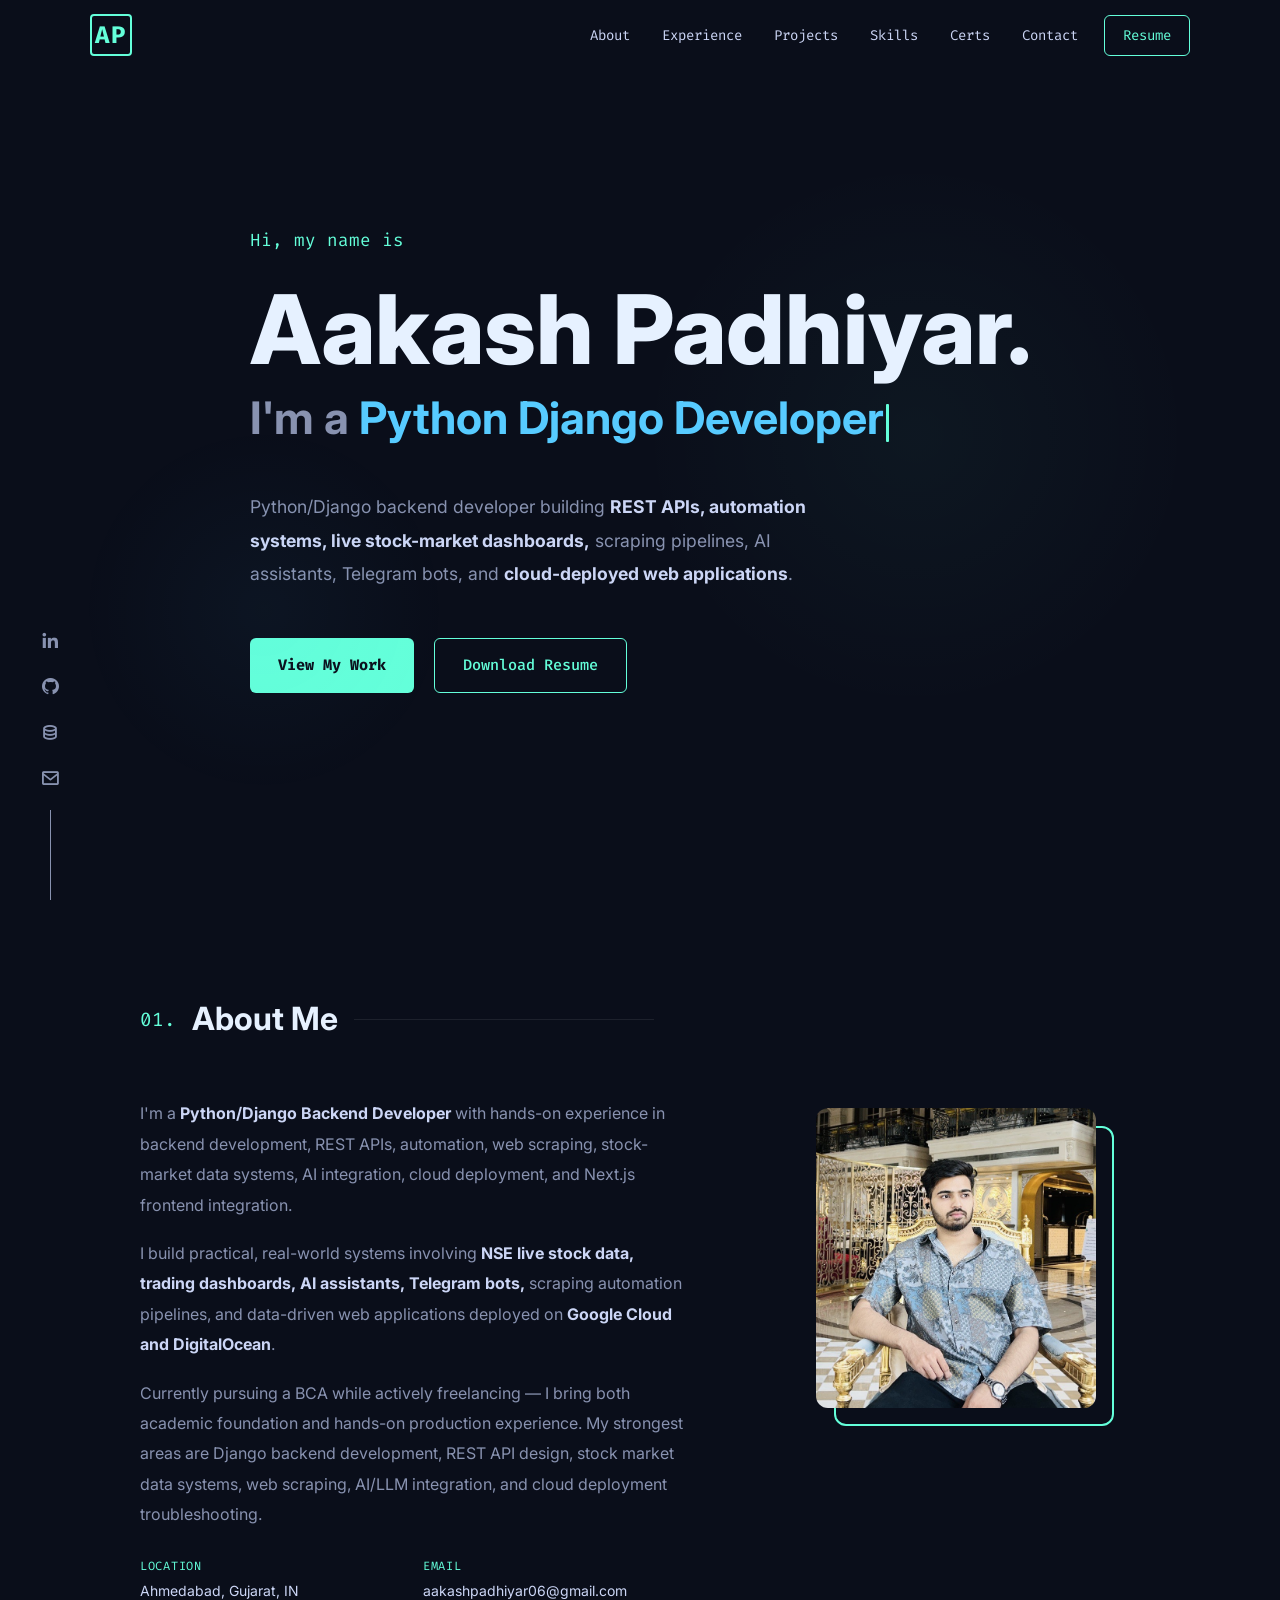
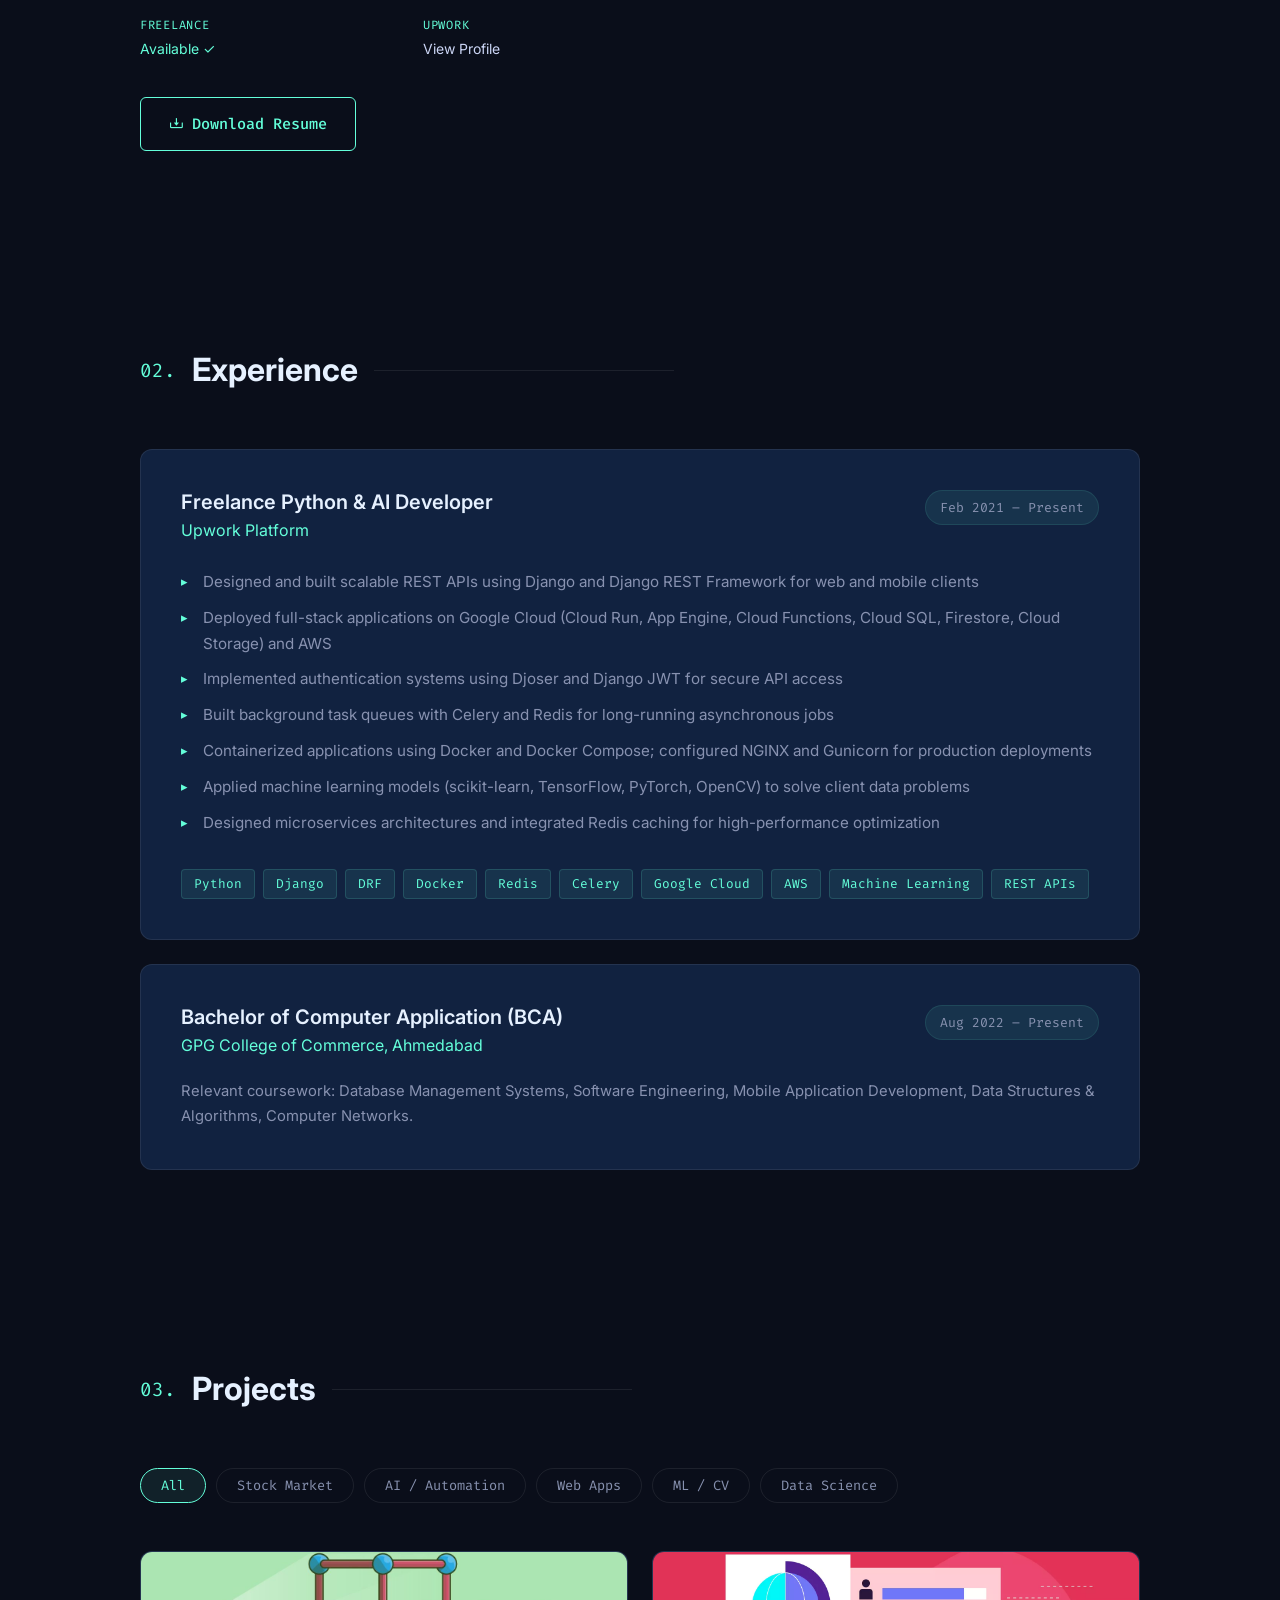
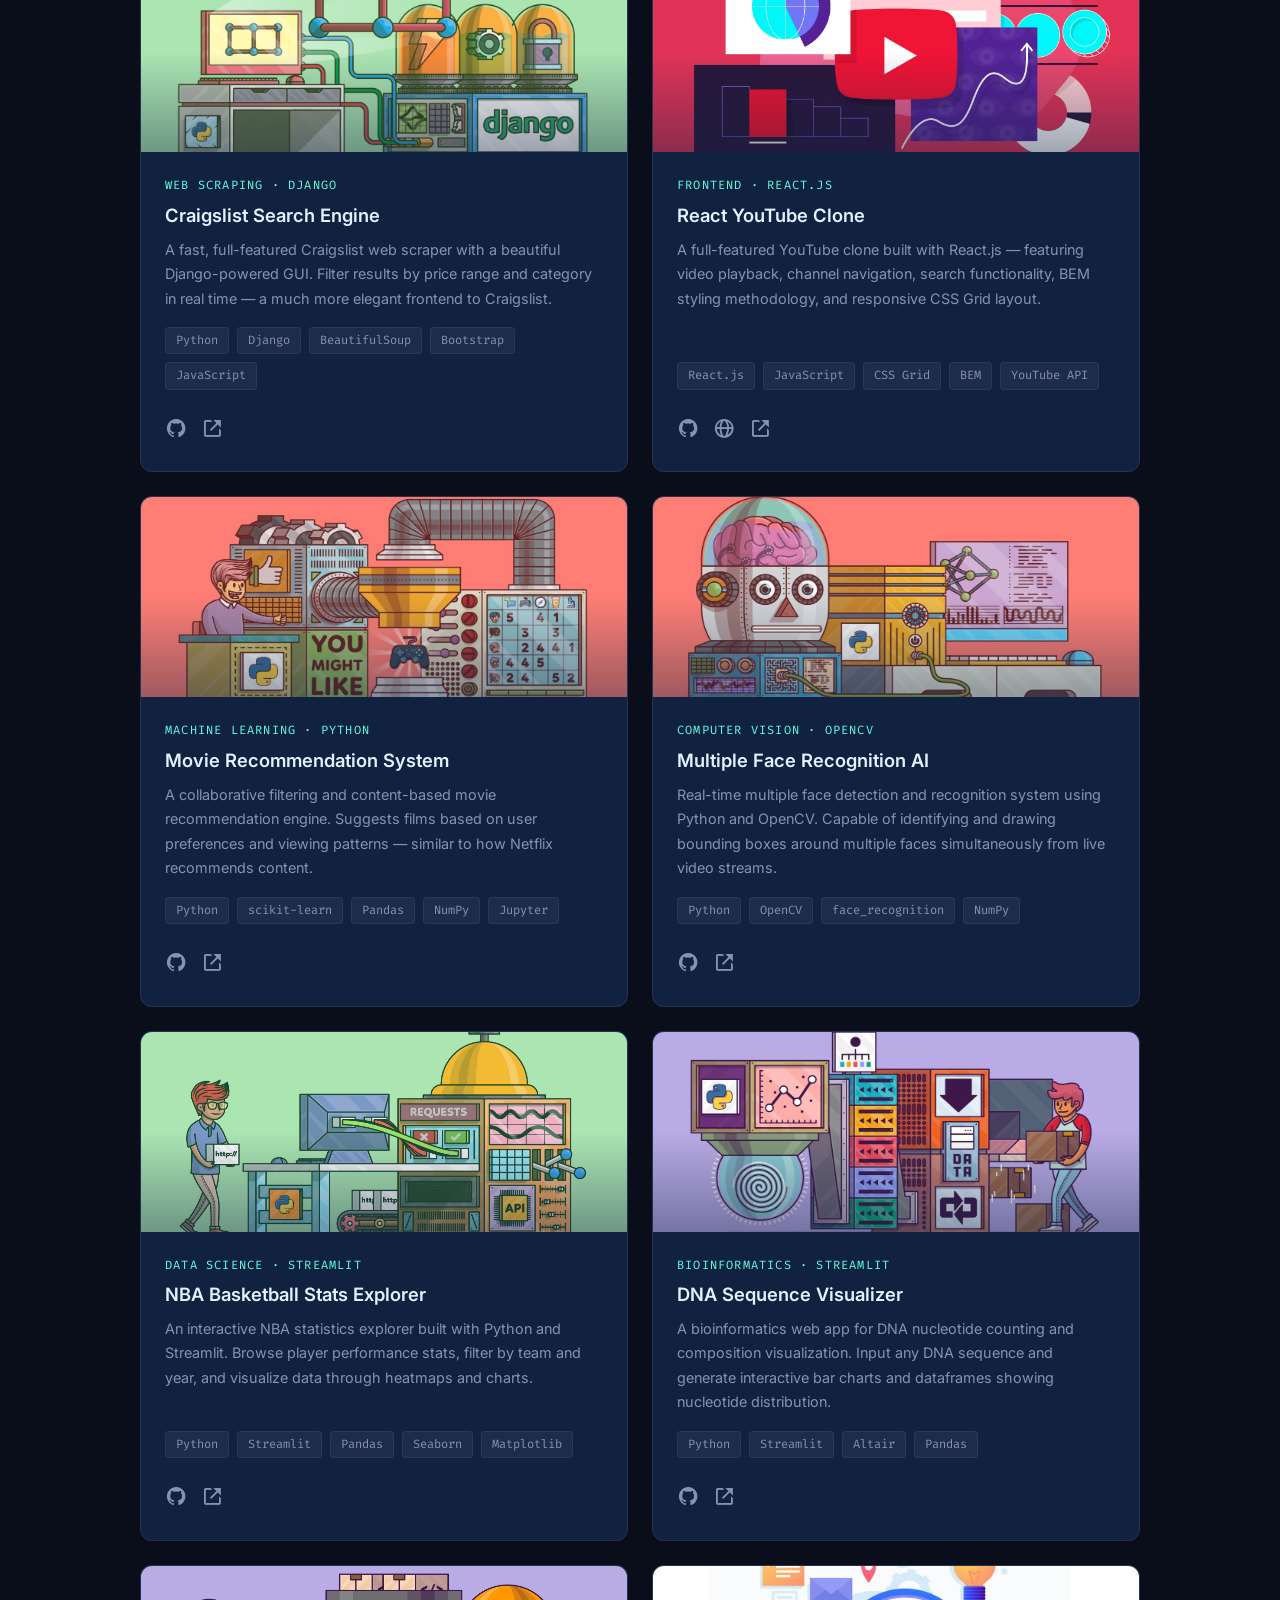
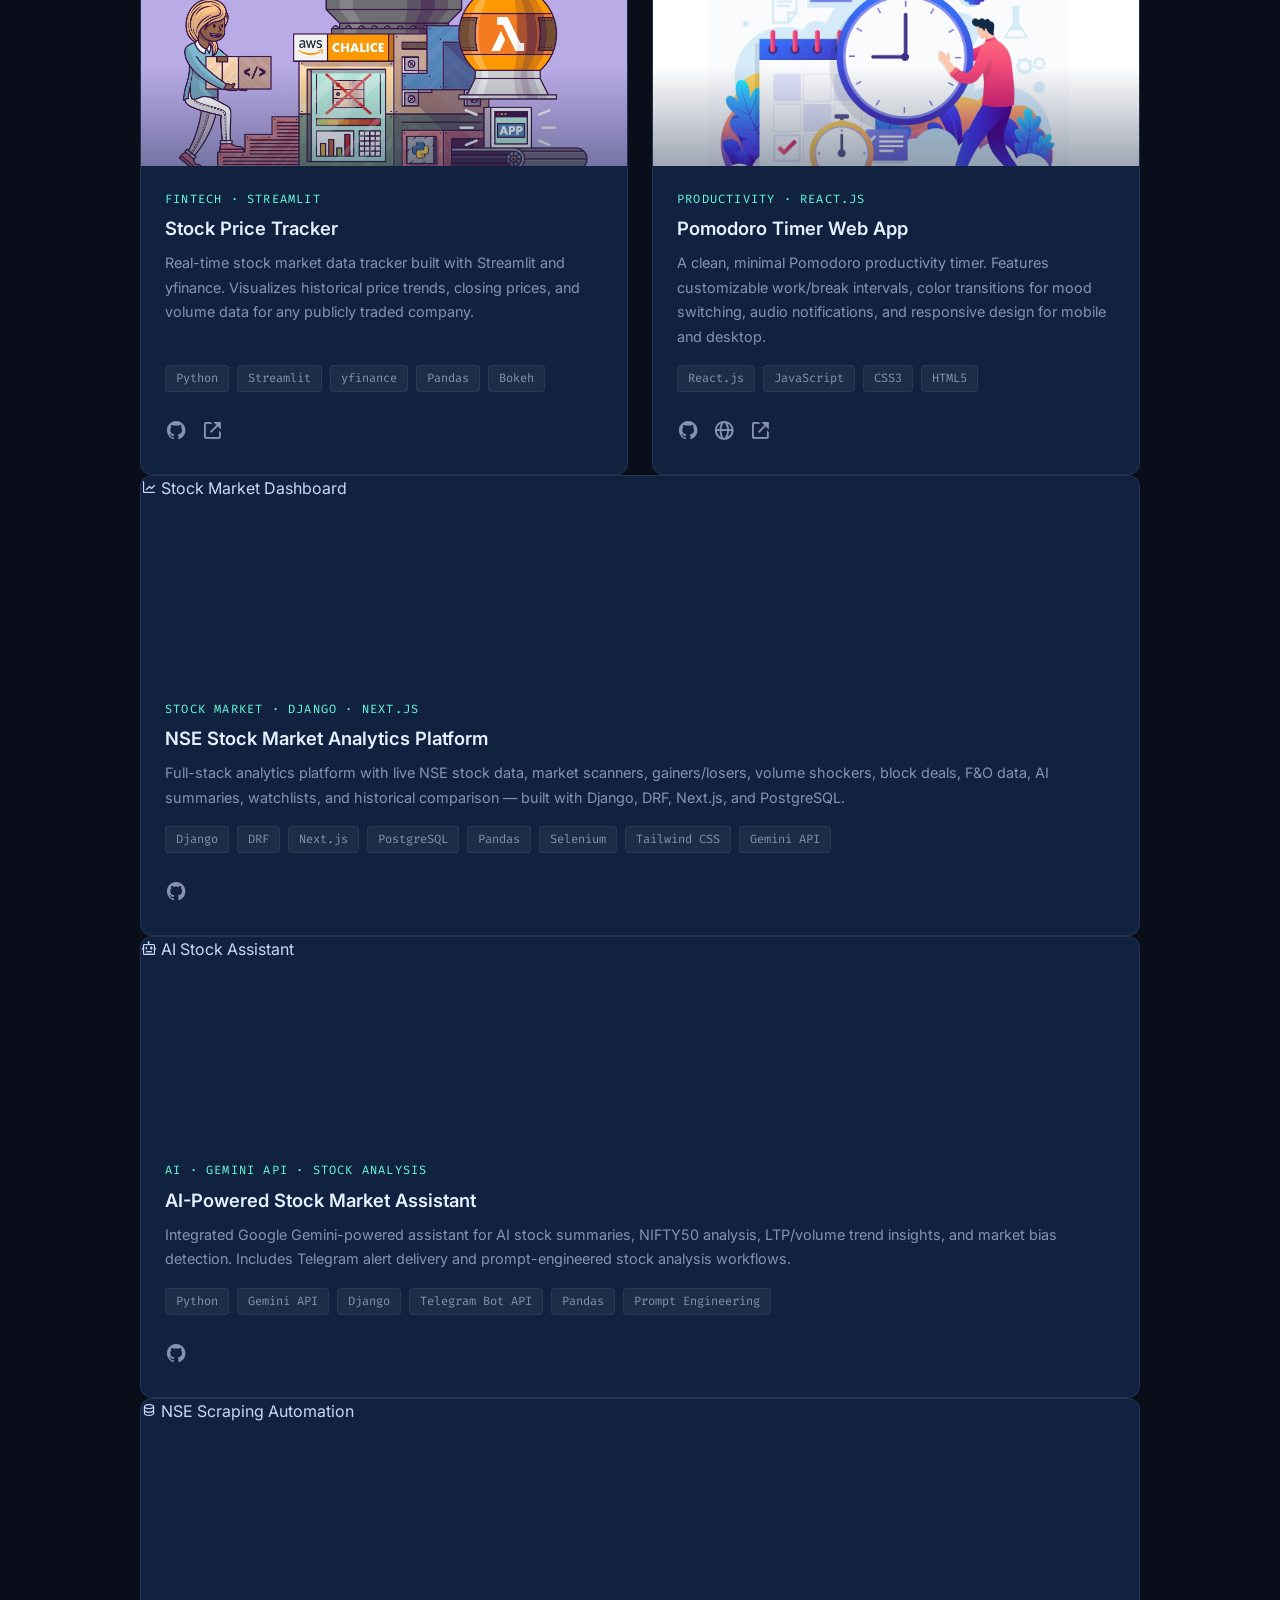
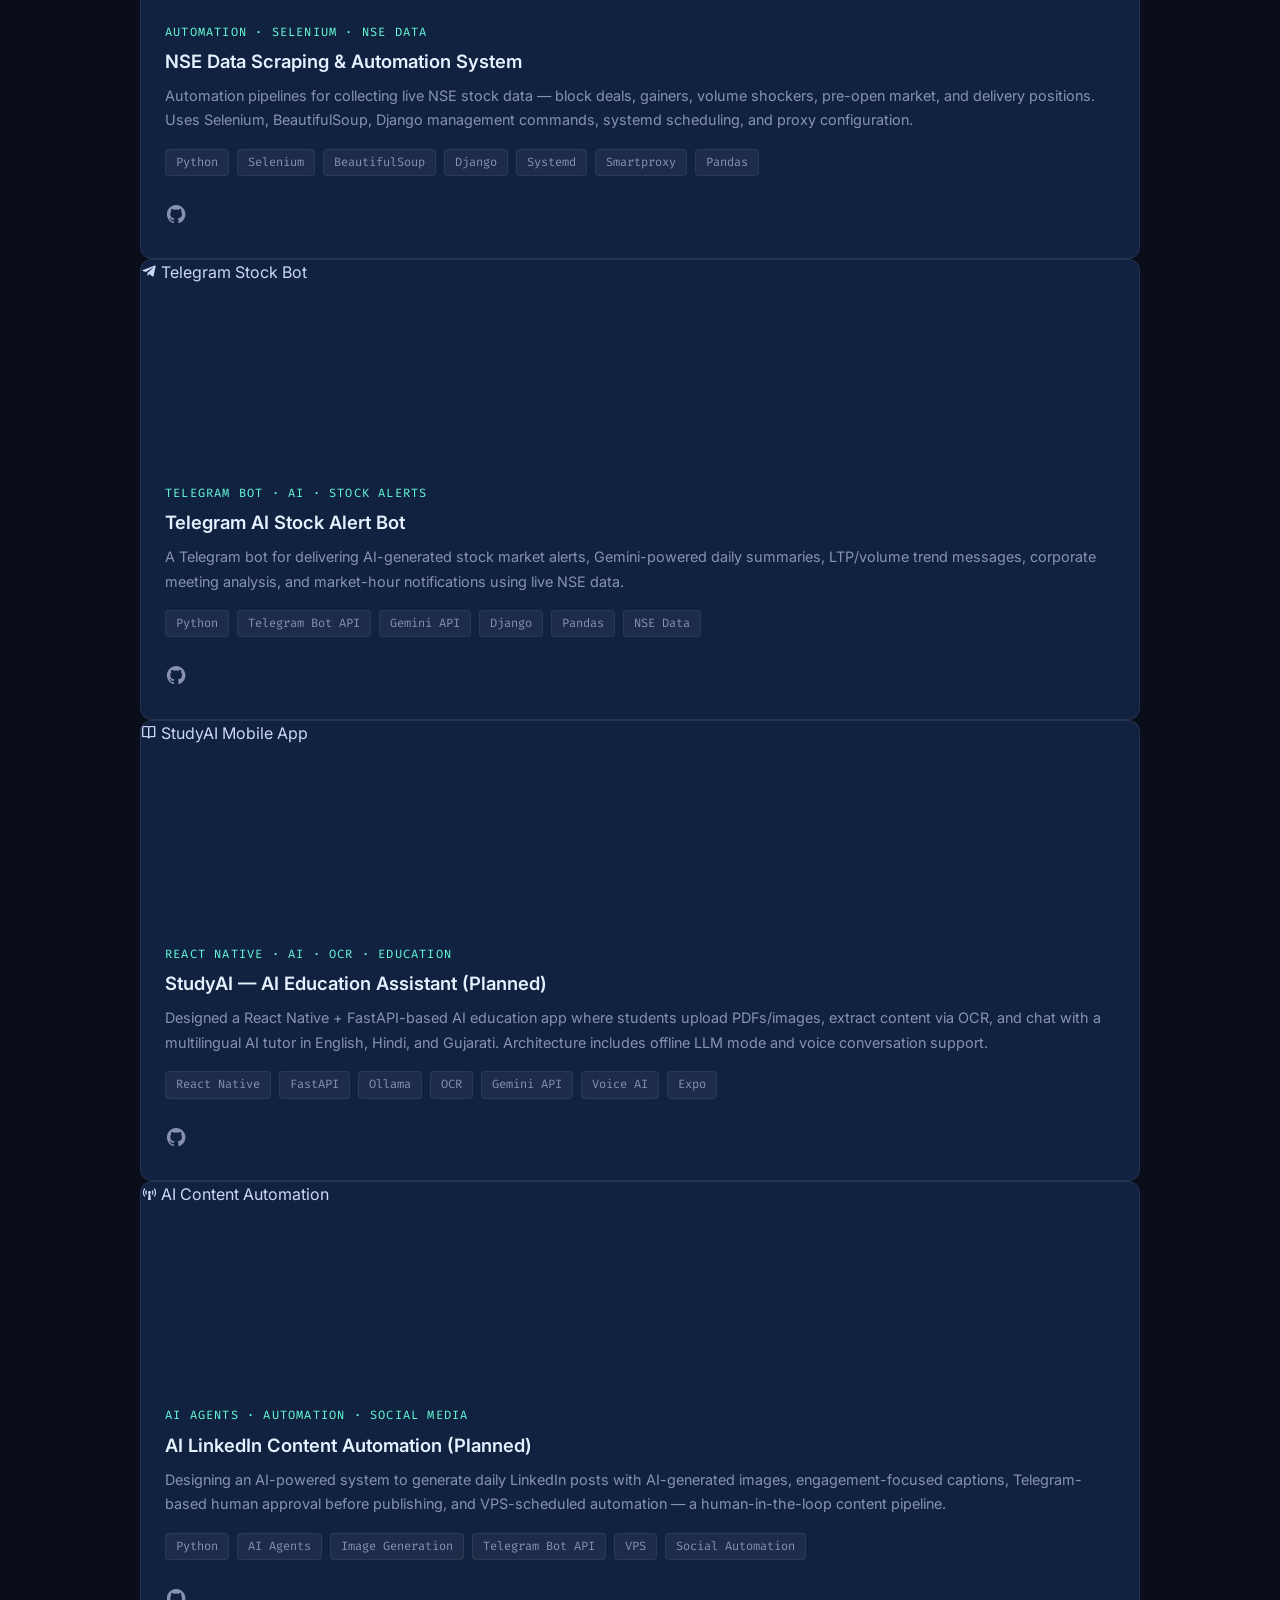
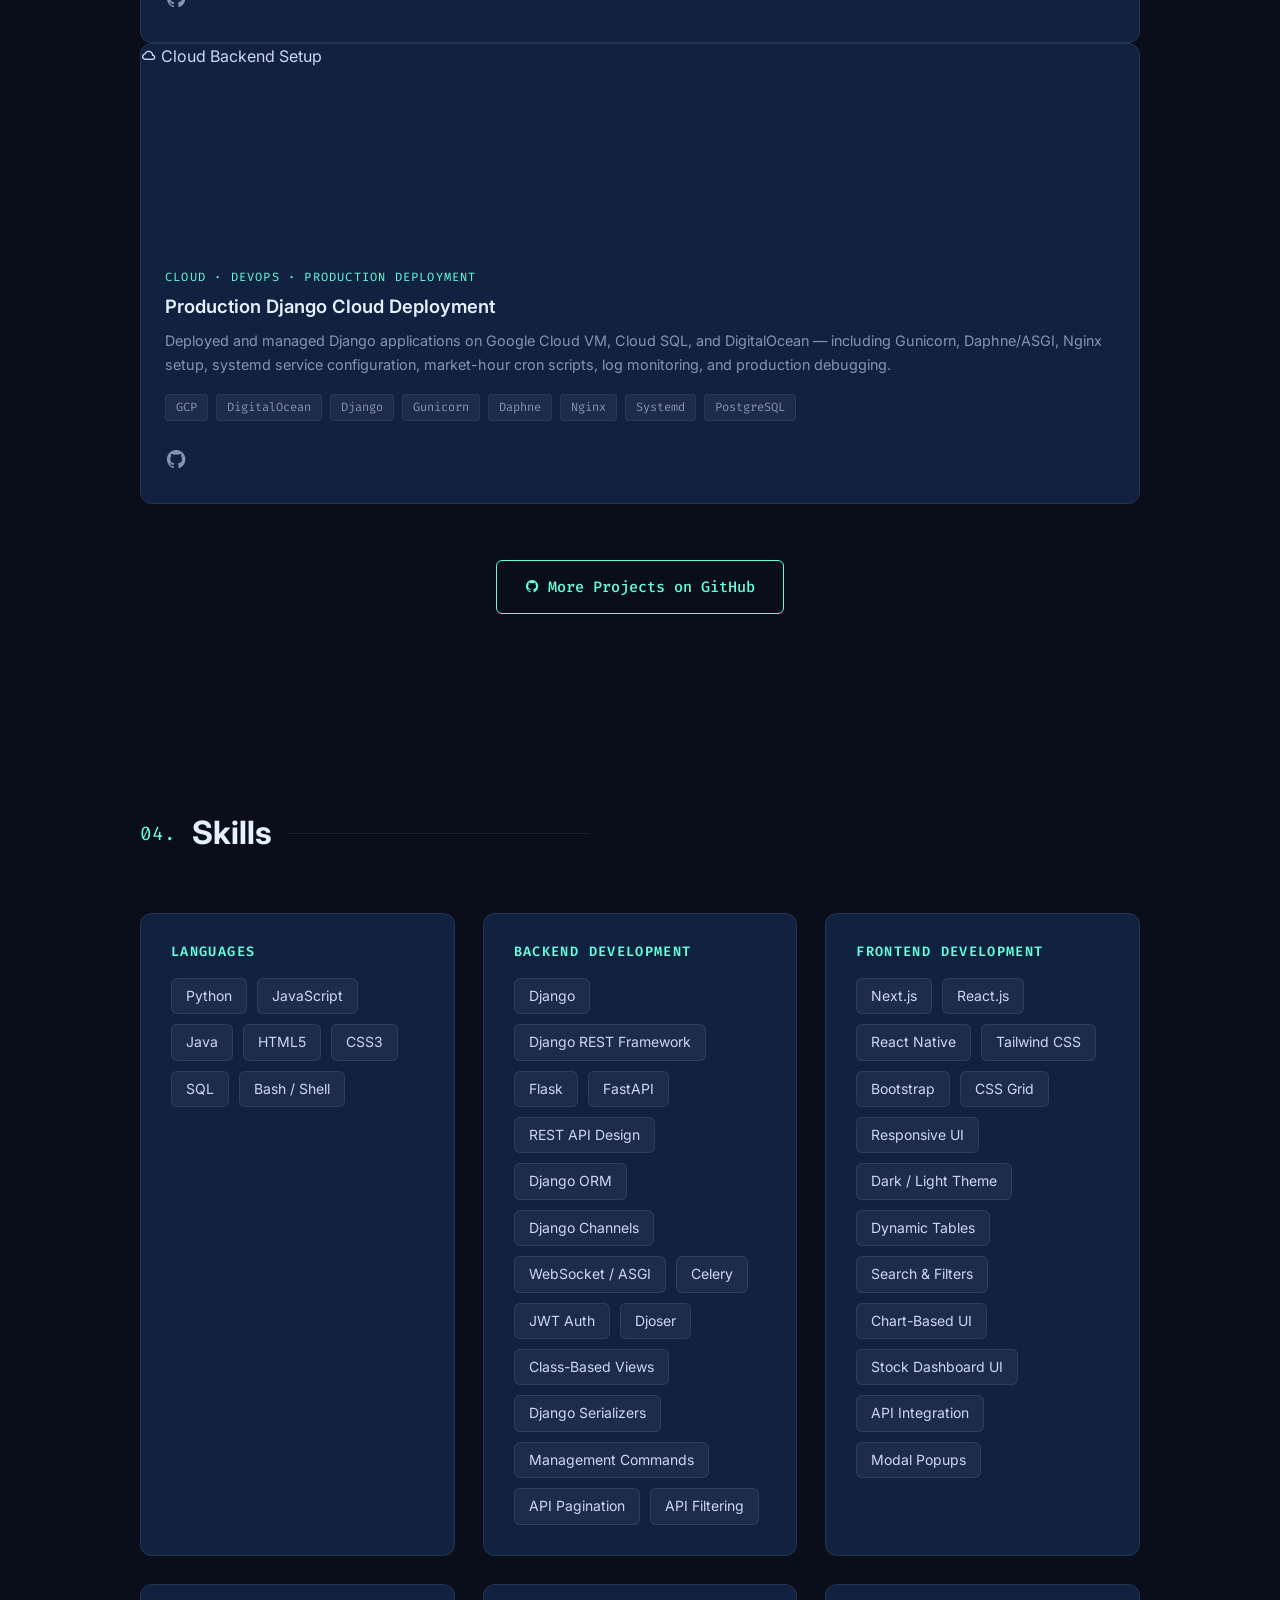
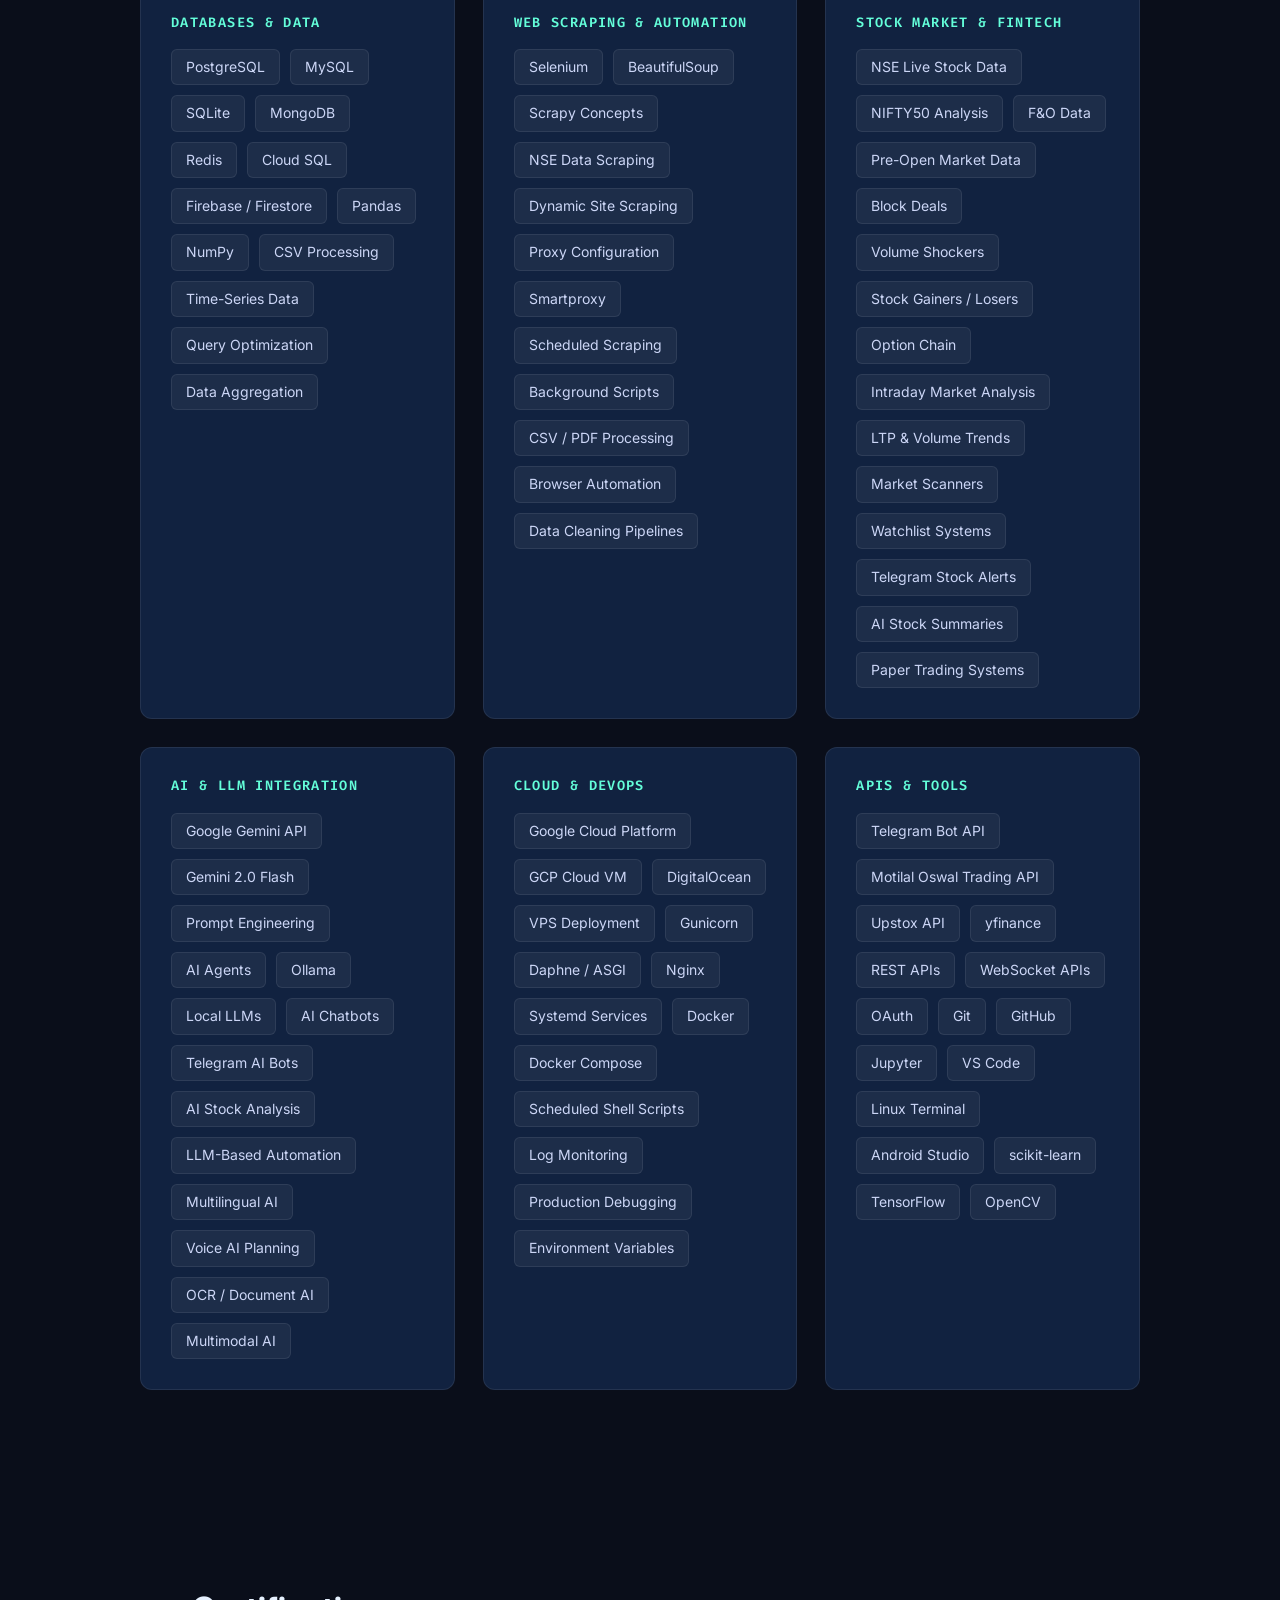
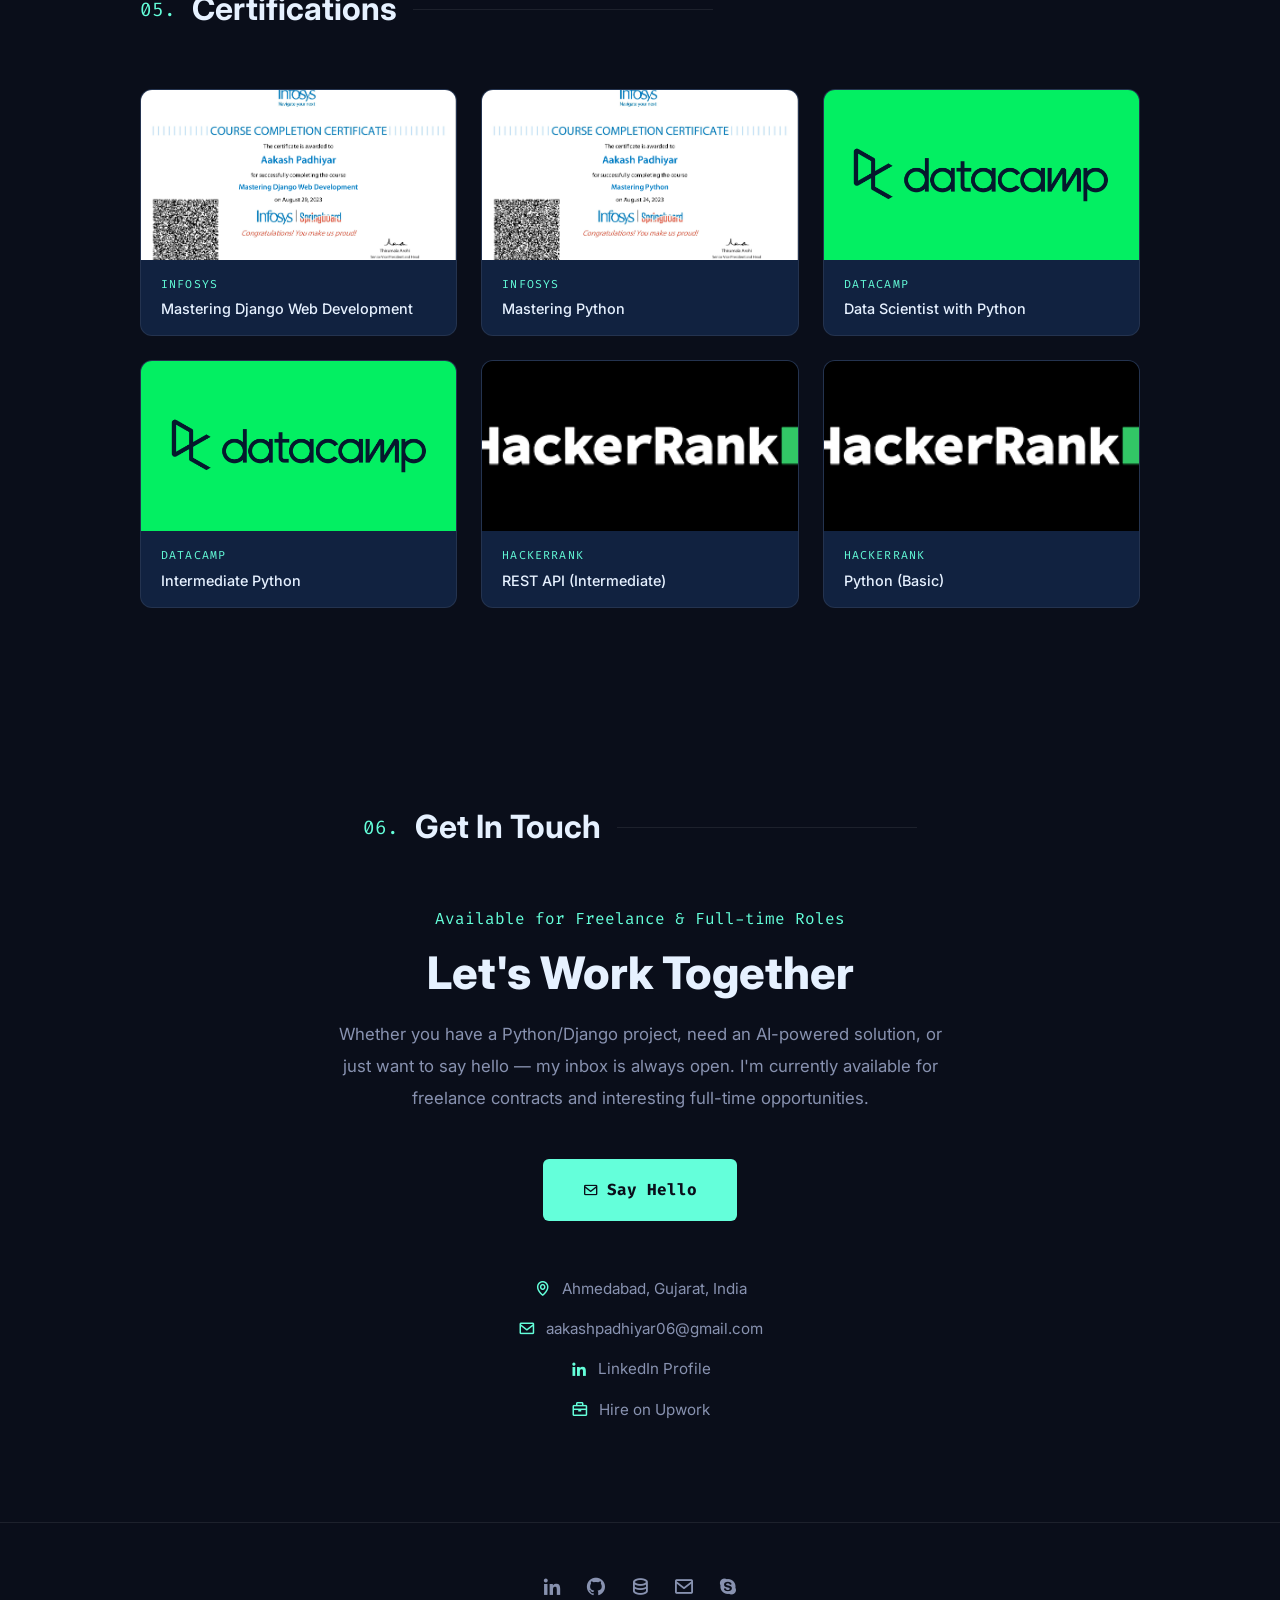
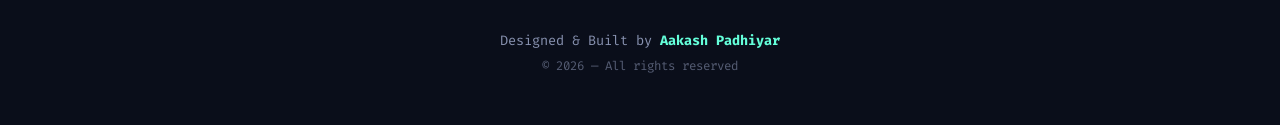
==== commit fbac9eee: "Complete portfolio redesign — modern dark theme Replaced outdated BootstrapMade template with a full" ====
--- a/index.html
+++ b/index.html
@@ -2,905 +2,890 @@
 <html lang="en">
 
 <head>
-<!-- Google Tag Manager -->
-<script>(function(w,d,s,l,i){w[l]=w[l]||[];w[l].push({'gtm.start':
+  <!-- Google Tag Manager -->
+  <script>(function(w,d,s,l,i){w[l]=w[l]||[];w[l].push({'gtm.start':
   new Date().getTime(),event:'gtm.js'});var f=d.getElementsByTagName(s)[0],
   j=d.createElement(s),dl=l!='dataLayer'?'&l='+l:'';j.async=true;j.src=
   'https://www.googletagmanager.com/gtm.js?id='+i+dl;f.parentNode.insertBefore(j,f);
   })(window,document,'script','dataLayer','GTM-W3C2QT6N');</script>
   <!-- End Google Tag Manager -->
 
-  <link rel="icon" type="image/png" href="/favicon.png"/>
-  <meta charset="utf-8">
-  <meta content="width=device-width, initial-scale=1.0" name="viewport">
-
-  <title>AakashPadhiyar - Personal Portfolio</title>
-  <meta content="Focused and enthusiastic developer with a keen interest in software development and artificial intelligence. By comprehensive exposure
-  to the underlying concepts and applying them vividly to various projects, my love for these domains came into being.
-  I am a passionate individual who thrives to build and apply algorithms to solve real-world industry problems." name="descriptison">
-  <meta content="python,javascript,css,html,data science, freelancer, python developer, linkedin aakashpadhiyar, upwork, developer" name="keywords">
-
-  <!-- Google Fonts -->
-  <link href="https://fonts.googleapis.com/css?family=Open+Sans:300,300i,400,400i,600,600i,700,700i|Raleway:300,300i,400,400i,500,500i,600,600i,700,700i|Poppins:300,300i,400,400i,500,500i,600,600i,700,700i" rel="stylesheet">
-
-  <!-- Vendor CSS Files -->
-  <link href="assets/vendor/bootstrap/css/bootstrap.min.css" rel="stylesheet">
-  <link href="assets/vendor/icofont/icofont.min.css" rel="stylesheet">
-  <link href="assets/vendor/remixicon/remixicon.css" rel="stylesheet">
-  <link href="assets/vendor/owl.carousel/assets/owl.carousel.min.css" rel="stylesheet">
+  <meta charset="UTF-8">
+  <meta name="viewport" content="width=device-width, initial-scale=1.0">
+  <meta http-equiv="X-UA-Compatible" content="ie=edge">
+
+  <title>Aakash Padhiyar | Python Django Developer | AI, Automation &amp; Stock Market Analytics</title>
+  <meta name="description" content="Portfolio of Aakash Padhiyar — Python/Django backend developer experienced in REST APIs, automation, web scraping, NSE stock-market analytics, AI integration (Google Gemini), cloud deployment, and Next.js applications.">
+  <meta name="keywords" content="Aakash Padhiyar, Python Developer, Django Developer, Backend Developer, Django REST Framework, Next.js Developer, AI Integration, Google Gemini API, Web Scraping, Selenium, Stock Market Dashboard, NSE Data, NSE Automation, Automation, PostgreSQL, Cloud Deployment, GCP, DigitalOcean, Freelancer, Ahmedabad India">
+  <meta name="author" content="Aakash Padhiyar">
+  <meta name="robots" content="index, follow">
+
+  <!-- Open Graph / Facebook -->
+  <meta property="og:type" content="website">
+  <meta property="og:url" content="https://aakashpadhiyar.github.io/">
+  <meta property="og:title" content="Aakash Padhiyar | Python Django Developer | AI, Automation &amp; Stock Market Analytics">
+  <meta property="og:description" content="Python/Django backend developer experienced in REST APIs, automation, NSE stock-market analytics, AI integration, cloud deployment, and Next.js.">
+  <meta property="og:image" content="https://aakashpadhiyar.github.io/assets/img/profile.jpeg">
+  <meta property="og:site_name" content="Aakash Padhiyar Portfolio">
+
+  <!-- Twitter Card -->
+  <meta name="twitter:card" content="summary_large_image">
+  <meta name="twitter:title" content="Aakash Padhiyar | Python Django Developer | AI &amp; Automation">
+  <meta name="twitter:description" content="Python/Django backend developer — REST APIs, stock market analytics, AI integration, web scraping, cloud deployment.">
+  <meta name="twitter:image" content="https://aakashpadhiyar.github.io/assets/img/profile.jpeg">
+
+  <!-- Canonical -->
+  <link rel="canonical" href="https://aakashpadhiyar.github.io/">
+
+  <!-- Favicon -->
+  <link rel="icon" type="image/png" href="/favicon.png">
+
+  <!-- Google Fonts: Inter + Fira Code -->
+  <link rel="preconnect" href="https://fonts.googleapis.com">
+  <link rel="preconnect" href="https://fonts.gstatic.com" crossorigin>
+  <link href="https://fonts.googleapis.com/css2?family=Inter:wght@300;400;500;600;700;800&family=Fira+Code:wght@400;500;600&display=swap" rel="stylesheet">
+
+  <!-- Boxicons (local) -->
   <link href="assets/vendor/boxicons/css/boxicons.min.css" rel="stylesheet">
-  <link href="assets/vendor/venobox/venobox.css" rel="stylesheet">
-
-  <!-- Template Main CSS File -->
+
+  <!-- Main CSS -->
   <link href="assets/css/style.css" rel="stylesheet">
 
-
-<!-- Google tag (gtag.js) -->
-<script async src="https://www.googletagmanager.com/gtag/js?id=G-W9PGRH0WJF"></script>
-<script>
-  window.dataLayer = window.dataLayer || [];
-  function gtag(){dataLayer.push(arguments);}
-  gtag('js', new Date());
-
-  gtag('config', 'G-W9PGRH0WJF');
-</script>
-
-
-  <!-- =======================================================
-  * Template Name: Personal - v2.1.0
-  * Template URL: https://bootstrapmade.com/personal-free-resume-bootstrap-template/
-  * Author: BootstrapMade.com
-  * License: https://bootstrapmade.com/license/
-  ======================================================== -->
+  <!-- Google Analytics -->
+  <script async src="https://www.googletagmanager.com/gtag/js?id=G-W9PGRH0WJF"></script>
+  <script>
+    window.dataLayer = window.dataLayer || [];
+    function gtag(){dataLayer.push(arguments);}
+    gtag('js', new Date());
+    gtag('config', 'G-W9PGRH0WJF');
+  </script>
 </head>
 
 <body>
-<!-- Google Tag Manager (noscript) -->
-<noscript><iframe src="https://www.googletagmanager.com/ns.html?id=GTM-W3C2QT6N"
-  height="0" width="0" style="display:none;visibility:hidden"></iframe></noscript>
-  <!-- End Google Tag Manager (noscript) -->
-  <!-- ======= Header ======= -->
-  <header id="header" class="header-tops">
-
+  <!-- Google Tag Manager (noscript) -->
+  <noscript><iframe src="https://www.googletagmanager.com/ns.html?id=GTM-W3C2QT6N"
+    height="0" width="0" style="display:none;visibility:hidden"></iframe></noscript>
+
+  <!-- ===== NAVBAR ===== -->
+  <nav id="navbar" class="navbar">
+    <div class="nav-container">
+      <a href="#home" class="nav-logo" aria-label="Home">AP</a>
+      <ul class="nav-links">
+        <li><a href="#about">About</a></li>
+        <li><a href="#experience">Experience</a></li>
+        <li><a href="#projects">Projects</a></li>
+        <li><a href="#skills">Skills</a></li>
+        <li><a href="#certifications">Certs</a></li>
+        <li><a href="#contact">Contact</a></li>
+        <li><a href="/assets/aakashpadhiyar-resume.pdf" target="_blank" rel="noopener" class="nav-resume-btn">Resume</a></li>
+      </ul>
+      <button class="hamburger" id="hamburger" aria-label="Toggle navigation menu" aria-expanded="false">
+        <span></span><span></span><span></span>
+      </button>
+    </div>
+    <!-- Mobile Menu -->
+    <div class="mobile-menu" id="mobile-menu" role="dialog" aria-label="Navigation menu">
+      <ul>
+        <li><a href="#about">About</a></li>
+        <li><a href="#experience">Experience</a></li>
+        <li><a href="#projects">Projects</a></li>
+        <li><a href="#skills">Skills</a></li>
+        <li><a href="#certifications">Certs</a></li>
+        <li><a href="#contact">Contact</a></li>
+        <li><a href="/assets/aakashpadhiyar-resume.pdf" target="_blank" rel="noopener">Resume</a></li>
+      </ul>
+    </div>
+    <div class="mobile-overlay" id="mobile-overlay"></div>
+  </nav>
+
+  <!-- ===== HERO SECTION ===== -->
+  <section id="home" class="hero" aria-label="Hero">
+    <div class="hero-content">
+      <p class="hero-greeting">Hi, my name is</p>
+      <h1 class="hero-name">Aakash Padhiyar.</h1>
+      <h2 class="hero-tagline">I'm a <span class="typed-text" id="typed" aria-live="polite"></span><span class="cursor" aria-hidden="true"></span></h2>
+      <p class="hero-description">
+        Python/Django backend developer building
+        <strong style="color:var(--text-primary)">REST APIs, automation systems, live stock-market dashboards,</strong>
+        scraping pipelines, AI assistants, Telegram bots, and
+        <strong style="color:var(--text-primary)">cloud-deployed web applications</strong>.
+      </p>
+      <div class="hero-cta">
+        <a href="#projects" class="btn btn-primary">View My Work</a>
+        <a href="/assets/aakashpadhiyar-resume.pdf" target="_blank" rel="noopener" class="btn btn-outline">Download Resume</a>
+      </div>
+    </div>
+
+    <!-- Vertical social sidebar -->
+    <div class="hero-social" aria-label="Social links">
+      <a href="https://www.linkedin.com/in/aakashpadhiyar" target="_blank" rel="noopener" aria-label="LinkedIn">
+        <i class="bx bxl-linkedin"></i>
+      </a>
+      <a href="https://github.com/aakashpadhiyar" target="_blank" rel="noopener" aria-label="GitHub">
+        <i class="bx bxl-github"></i>
+      </a>
+      <a href="https://www.datacamp.com/profile/aakashpadhiyar" target="_blank" rel="noopener" aria-label="DataCamp">
+        <i class="bx bx-data"></i>
+      </a>
+      <a href="mailto:aakashpadhiyar06@gmail.com" aria-label="Email">
+        <i class="bx bx-envelope"></i>
+      </a>
+    </div>
+  </section>
+
+  <!-- ===== ABOUT SECTION ===== -->
+  <section id="about" class="section about" aria-label="About me">
     <div class="container">
-
-      <h1><a href="index.html">Padhiyar Aakash</a></h1>
-      <h2 style="color:#fff">I'm <span class="typing" style="color:#12D640"></span></h2>
-      <nav class="nav-menu d-none d-lg-block">
-        <ul>
-          <li class="active"><a href="#header"> <span>Home</span></a></li>
-          <li><a href="#about"><span>About</span></a></li>
-          <li><a href="#education"> <span>Education</span></a></li>
-          <li><a href="#experience"> <span>Experience</span></a></li>
-         <!-- <li><a href="#projects"> <span>Projects</span></a></li> -->
-          <li><a href="#portfolio"> <span>Projects</span></a></li>
-          <li><a href="#skills"> <span>Skills</span></a></li>
-          <li><a href="#links"> <span>Resume</span></a></li>
-          <li><a href="#contacts"> <span>Contact</span></a></li>
-
+      <h2 class="section-title reveal">
+        <span class="section-num">01.</span> About Me
+      </h2>
+      <div class="about-grid">
+        <div class="about-text reveal">
+          <p>
+            I'm a <strong style="color:var(--text-primary)">Python/Django Backend Developer</strong>
+            with hands-on experience in backend development, REST APIs, automation, web scraping,
+            stock-market data systems, AI integration, cloud deployment, and Next.js frontend integration.
+          </p>
+          <p>
+            I build practical, real-world systems involving
+            <strong style="color:var(--text-primary)">NSE live stock data, trading dashboards, AI assistants, Telegram bots,</strong>
+            scraping automation pipelines, and data-driven web applications deployed on
+            <strong style="color:var(--text-primary)">Google Cloud and DigitalOcean</strong>.
+          </p>
+          <p>
+            Currently pursuing a BCA while actively freelancing — I bring both academic foundation
+            and hands-on production experience. My strongest areas are Django backend development,
+            REST API design, stock market data systems, web scraping, AI/LLM integration, and
+            cloud deployment troubleshooting.
+          </p>
+          <div class="about-info">
+            <div class="about-info-item">
+              <span class="label">Location</span>
+              <span class="value">Ahmedabad, Gujarat, IN</span>
+            </div>
+            <div class="about-info-item">
+              <span class="label">Email</span>
+              <span class="value">
+                <a href="mailto:aakashpadhiyar06@gmail.com">aakashpadhiyar06@gmail.com</a>
+              </span>
+            </div>
+            <div class="about-info-item">
+              <span class="label">Freelance</span>
+              <span class="value" style="color:var(--accent)">Available ✓</span>
+            </div>
+            <div class="about-info-item">
+              <span class="label">Upwork</span>
+              <span class="value">
+                <a href="https://www.upwork.com/freelancers/~016c4fda55b01bc344" target="_blank" rel="noopener">View Profile</a>
+              </span>
+            </div>
+          </div>
+          <a href="/assets/aakashpadhiyar-resume.pdf" target="_blank" rel="noopener" class="btn btn-outline">
+            <i class="bx bx-download"></i> Download Resume
+          </a>
+        </div>
+        <div class="about-image reveal reveal-delay-2">
+          <div class="img-wrapper">
+            <img src="assets/img/profile.jpeg" alt="Aakash Padhiyar — Python Developer & AI Engineer" loading="lazy">
+          </div>
+        </div>
+      </div>
+    </div>
+  </section>
+
+  <!-- ===== EXPERIENCE SECTION ===== -->
+  <section id="experience" class="section experience" aria-label="Work experience">
+    <div class="container">
+      <h2 class="section-title reveal">
+        <span class="section-num">02.</span> Experience
+      </h2>
+
+      <!-- Freelance -->
+      <div class="experience-card reveal">
+        <div class="exp-header">
+          <div>
+            <h3 class="exp-role">Freelance Python &amp; AI Developer</h3>
+            <p class="exp-company">
+              <a href="https://www.upwork.com/freelancers/~016c4fda55b01bc344" target="_blank" rel="noopener">Upwork Platform</a>
+            </p>
+          </div>
+          <span class="exp-date">Feb 2021 – Present</span>
+        </div>
+        <ul class="exp-list">
+          <li>Designed and built scalable REST APIs using Django and Django REST Framework for web and mobile clients</li>
+          <li>Deployed full-stack applications on Google Cloud (Cloud Run, App Engine, Cloud Functions, Cloud SQL, Firestore, Cloud Storage) and AWS</li>
+          <li>Implemented authentication systems using Djoser and Django JWT for secure API access</li>
+          <li>Built background task queues with Celery and Redis for long-running asynchronous jobs</li>
+          <li>Containerized applications using Docker and Docker Compose; configured NGINX and Gunicorn for production deployments</li>
+          <li>Applied machine learning models (scikit-learn, TensorFlow, PyTorch, OpenCV) to solve client data problems</li>
+          <li>Designed microservices architectures and integrated Redis caching for high-performance optimization</li>
         </ul>
-      </nav><!-- .nav-menu -->
-
-      <div class="social-links">
-          <a href="https://www.linkedin.com/in/aakashpadhiyar" target="_blank" class="linkedin"><i class="bx bxl-linkedin"></i></a>
-          <a href="https://www.github.com/aakashpadhiyar" target="_blank" class="github"><i class="bx bxl-github"></i></a>
-          <a href="https://www.github.com/8140171224" target="_blank" class="github"><i class="bx bxl-github"></i></a>
-          <a href="mailto:aakashpadhiyar06@gmail.com" target="_blank" class="google"><i class="bx bxl-google"></i></a>
-          <script src="https://code.iconify.design/2/2.0.3/iconify.min.js"></script>
-          <a href="https://www.datacamp.com/profile/aakashpadhiyar" target="_blank" class="google"><span class="iconify" data-icon="simple-icons:datacamp"></span></a>
-          <a href="https://join.skype.com/invite/eAkxgNXfjRHm" target="_blank" class="skype"><i class="bx bxl-skype"></i></a>
-      </div>
-
-    </div>
-  </header><!-- End Header -->
-
-  <!-- ======= About Section ======= -->
-  <section id="about" class="about">
-
-    <!-- ======= About Me ======= -->
-    <div class="about-me container">
-
-      <div class="section-title">
-        <h2>About</h2>
-      </div>
-
-      <div class="row">
-        <div class="col-lg-4" data-aos="fade-right">
-          <img src="assets/img/profile.jpeg" class="img-fluid" alt="">
-        </div>
-        <div class="col-lg-8 pt-4 pt-lg-0 content" data-aos="fade-left">
-          <p>Focused and enthusiastic developer with a keen interest in software development and artificial intelligence. By comprehensive exposure
-            to the underlying concepts and applying them vividly to various projects, my love for these domains came into being.
-            I am a passionate individual who thrives to build and apply algorithms to solve real-world industry problems.
-          </p>
-          <div class="row">
-            <div class="col-lg-6">
-              <ul>
-                <li><i class="icofont-rounded-right"></i> <strong>Birthday:</strong> 12 August 2001</li>
-                <li><i class="icofont-rounded-right"></i> <strong>Phone:</strong> +91 8200-024-330</li>
-              </ul>
-            </div>
-            <div class="col-lg-6">
-              <ul>
-                <li><i class="icofont-rounded-right"></i> <strong>City:</strong> Ahmedabad, In</li>
-                <li><i class="icofont-rounded-right"></i> <strong>Email:</strong> aakashpadhiyar06@gmail.com</li>
-              </ul>
-            </div>
-          </div>
-        </div>
-      </div>
-
-    </div><!-- End About Me -->
-
-    <!-- ======= Interests ======= -->
-    <div class="interests container">
-
-      <div class="section-title">
-        <h2>Interests</h2>
-      </div>
-
-      <div class="row">
-        <div class="col-lg-3 col-md-4">
-          <div class="icon-box">
-            <i class="ri-global-line" style="color: #ffbb2c;"></i>
-            <h3>Software Development</h3>
-          </div>
-        </div>
-        <div class="col-lg-3 col-md-4 mt-4 mt-md-0">
-          <div class="icon-box">
-            <i class="ri-database-2-line" style="color: #5578ff;"></i>
-            <h3>Machine Learning</h3>
-          </div>
-        </div>
-        <div class="col-lg-3 col-md-4 mt-4 mt-md-0">
-          <div class="icon-box">
-            <i class="ri-camera-3-line" style="color: #e80368;"></i>
-            <h3>Computer Vision</h3>
-          </div>
-        </div>
-        <div class="col-lg-3 col-md-4 mt-4 mt-lg-0">
-          <div class="icon-box">
-            <i class="ri-english-input" style="color: #1c7d32;"></i>
-            <h3>Natural Language Processing</h3>
-          </div>
-        </div>
-        <div class="col-lg-3 col-md-4 mt-4">
-          <div class="icon-box">
-            <i class="ri-code-s-slash-fill" style="color: #28a745;"></i>
-            <h3>Software Engineering</h3>
-          </div>
-        </div>
-        <div class="col-lg-3 col-md-4 mt-4">
-          <div class="icon-box">
-            <i class="ri-bar-chart-box-line" style="color: #f1081f;"></i>
-            <h3>Visualization</h3>
-          </div>
-        </div>
-        <div class="col-lg-3 col-md-4 mt-4">
-          <div class="icon-box">
-            <i class="ri-file-list-3-line" style="color: #47aeff;"></i>
-            <h3>Algorithms</h3>
-          </div>
-        </div>
-        <div class="col-lg-3 col-md-4 mt-4">
-          <div class="icon-box">
-            <i class="ri-image-line" style="color: #ffc107;"></i>
-            <h3>Image Processing</h3>
-          </div>
-        </div>
-      </div>
-
-    </div><!-- End Interests -->
-  </section><!-- End About Section -->
-
-
-
-  <!-- ======= Education Section ======= -->
-  <section id="education" class="services">
+        <div class="exp-tags">
+          <span>Python</span><span>Django</span><span>DRF</span><span>Docker</span>
+          <span>Redis</span><span>Celery</span><span>Google Cloud</span><span>AWS</span>
+          <span>Machine Learning</span><span>REST APIs</span>
+        </div>
+      </div>
+
+      <!-- Education -->
+      <div class="experience-card reveal reveal-delay-1">
+        <div class="exp-header">
+          <div>
+            <h3 class="exp-role">Bachelor of Computer Application (BCA)</h3>
+            <p class="exp-company">GPG College of Commerce, Ahmedabad</p>
+          </div>
+          <span class="exp-date">Aug 2022 – Present</span>
+        </div>
+        <p class="exp-note">
+          Relevant coursework: Database Management Systems, Software Engineering,
+          Mobile Application Development, Data Structures &amp; Algorithms, Computer Networks.
+        </p>
+      </div>
+    </div>
+  </section>
+
+  <!-- ===== PROJECTS SECTION ===== -->
+  <section id="projects" class="section projects" aria-label="Projects">
     <div class="container">
-      <div class="section-title">
-        <h2>Education</h2>
-      </div>
-      <div class="row">
-        <div class="col-lg-12" data-aos="fade-up" style="display: inline-block;">
-
-
-            <div class="col-md-4 mt-4 mt-md-0 icon-box" data-aos="fade-up" data-aos-delay="100" style="padding:0px 0px;padding-bottom: 5px;display: inline-block;">
-              <img src="assets/img/education/gpg.png" class="img-fluid" alt="">
-              <!-- <h4 style="text-align:left;"><a href="https://www.asu.edu/" target="_blank" style="color:#12d640">Arizona State University</a><br> </h4> -->
-              <p style="text-align:left;color:#fff;padding: 5px 10px;"><em>BCA (Bachelor of Computer Application)</em></p>
-              <h5 style="text-align:left;padding: 0px 10px;">August 2022 - Present</h5>
-              <h6 style="text-align:left;color:#fff;padding: 0px 10px;">Relevant Coursework</h6>
-              <ul style="text-align:left;color:#fff;">
-                <li>Database Management</li>
-                <li>Software Engineering</li>
-                <li>Mobile Application Development</li>
-              </ul>
-            </div>
-
-          </div>
-        </div>
-      </div>
-
-
-    <div class="portfolio">
+      <h2 class="section-title reveal">
+        <span class="section-num">03.</span> Projects
+      </h2>
+
+      <div class="project-filters reveal">
+        <button class="filter-btn active" data-filter="all">All</button>
+        <button class="filter-btn" data-filter="stock">Stock Market</button>
+        <button class="filter-btn" data-filter="ai">AI / Automation</button>
+        <button class="filter-btn" data-filter="web">Web Apps</button>
+        <button class="filter-btn" data-filter="ml">ML / CV</button>
+        <button class="filter-btn" data-filter="data">Data Science</button>
+      </div>
+
+      <div class="projects-grid" id="projects-grid">
+
+        <div class="project-card reveal" data-category="web">
+          <div class="project-img">
+            <img src="assets/img/project/mycode.jpg" alt="Craigslist Search Engine" loading="lazy">
+          </div>
+          <div class="project-content">
+            <p class="project-label">Web Scraping · Django</p>
+            <h3 class="project-title">Craigslist Search Engine</h3>
+            <div class="project-desc">
+              <p>A fast, full-featured Craigslist web scraper with a beautiful Django-powered GUI. Filter results by price range and category in real time — a much more elegant frontend to Craigslist.</p>
+            </div>
+            <ul class="project-tech">
+              <li>Python</li><li>Django</li><li>BeautifulSoup</li><li>Bootstrap</li><li>JavaScript</li>
+            </ul>
+            <div class="project-links">
+              <a href="https://github.com/aakashpadhiyar/Django_Scraping-mycode" target="_blank" rel="noopener" aria-label="GitHub Repository">
+                <i class="bx bxl-github"></i>
+              </a>
+              <a href="projects/mycode.html" aria-label="View Project Details">
+                <i class="bx bx-link-external"></i>
+              </a>
+            </div>
+          </div>
+        </div>
+
+        <div class="project-card reveal reveal-delay-1" data-category="web">
+          <div class="project-img">
+            <img src="assets/img/project/youtube.jpeg" alt="React YouTube Clone" loading="lazy">
+          </div>
+          <div class="project-content">
+            <p class="project-label">Frontend · React.js</p>
+            <h3 class="project-title">React YouTube Clone</h3>
+            <div class="project-desc">
+              <p>A full-featured YouTube clone built with React.js — featuring video playback, channel navigation, search functionality, BEM styling methodology, and responsive CSS Grid layout.</p>
+            </div>
+            <ul class="project-tech">
+              <li>React.js</li><li>JavaScript</li><li>CSS Grid</li><li>BEM</li><li>YouTube API</li>
+            </ul>
+            <div class="project-links">
+              <a href="https://github.com/aakashpadhiyar/react-youtube-clone" target="_blank" rel="noopener" aria-label="GitHub Repository">
+                <i class="bx bxl-github"></i>
+              </a>
+              <a href="https://react-74e7c.web.app/" target="_blank" rel="noopener" aria-label="Live Demo">
+                <i class="bx bx-globe"></i>
+              </a>
+              <a href="projects/youclone.html" aria-label="View Project Details">
+                <i class="bx bx-link-external"></i>
+              </a>
+            </div>
+          </div>
+        </div>
+
+        <div class="project-card reveal reveal-delay-2" data-category="ml">
+          <div class="project-img">
+            <img src="assets/img/project/recommender.jpg" alt="Movie Recommendation System" loading="lazy">
+          </div>
+          <div class="project-content">
+            <p class="project-label">Machine Learning · Python</p>
+            <h3 class="project-title">Movie Recommendation System</h3>
+            <div class="project-desc">
+              <p>A collaborative filtering and content-based movie recommendation engine. Suggests films based on user preferences and viewing patterns — similar to how Netflix recommends content.</p>
+            </div>
+            <ul class="project-tech">
+              <li>Python</li><li>scikit-learn</li><li>Pandas</li><li>NumPy</li><li>Jupyter</li>
+            </ul>
+            <div class="project-links">
+              <a href="https://github.com/aakashpadhiyar/Movie-Recommendation-system" target="_blank" rel="noopener" aria-label="GitHub Repository">
+                <i class="bx bxl-github"></i>
+              </a>
+              <a href="projects/moviepython.html" aria-label="View Project Details">
+                <i class="bx bx-link-external"></i>
+              </a>
+            </div>
+          </div>
+        </div>
+
+        <div class="project-card reveal" data-category="ml">
+          <div class="project-img">
+            <img src="assets/img/project/gan.jpg" alt="Multiple Face Recognition" loading="lazy">
+          </div>
+          <div class="project-content">
+            <p class="project-label">Computer Vision · OpenCV</p>
+            <h3 class="project-title">Multiple Face Recognition AI</h3>
+            <div class="project-desc">
+              <p>Real-time multiple face detection and recognition system using Python and OpenCV. Capable of identifying and drawing bounding boxes around multiple faces simultaneously from live video streams.</p>
+            </div>
+            <ul class="project-tech">
+              <li>Python</li><li>OpenCV</li><li>face_recognition</li><li>NumPy</li>
+            </ul>
+            <div class="project-links">
+              <a href="https://github.com/aakashpadhiyar/Multiple-Face-Recognition-AI-using-Python" target="_blank" rel="noopener" aria-label="GitHub Repository">
+                <i class="bx bxl-github"></i>
+              </a>
+              <a href="projects/mfr.html" aria-label="View Project Details">
+                <i class="bx bx-link-external"></i>
+              </a>
+            </div>
+          </div>
+        </div>
+
+        <div class="project-card reveal reveal-delay-1" data-category="data">
+          <div class="project-img">
+            <img src="assets/img/project/ml.jpg" alt="NBA Basketball Stats Explorer" loading="lazy">
+          </div>
+          <div class="project-content">
+            <p class="project-label">Data Science · Streamlit</p>
+            <h3 class="project-title">NBA Basketball Stats Explorer</h3>
+            <div class="project-desc">
+              <p>An interactive NBA statistics explorer built with Python and Streamlit. Browse player performance stats, filter by team and year, and visualize data through heatmaps and charts.</p>
+            </div>
+            <ul class="project-tech">
+              <li>Python</li><li>Streamlit</li><li>Pandas</li><li>Seaborn</li><li>Matplotlib</li>
+            </ul>
+            <div class="project-links">
+              <a href="https://github.com/aakashpadhiyar/Streamlit_basketBall_dataframe" target="_blank" rel="noopener" aria-label="GitHub Repository">
+                <i class="bx bxl-github"></i>
+              </a>
+              <a href="projects/streamb.html" aria-label="View Project Details">
+                <i class="bx bx-link-external"></i>
+              </a>
+            </div>
+          </div>
+        </div>
+
+        <div class="project-card reveal reveal-delay-2" data-category="data">
+          <div class="project-img">
+            <img src="assets/img/project/vdg.jpg" alt="DNA Sequence Visualizer" loading="lazy">
+          </div>
+          <div class="project-content">
+            <p class="project-label">Bioinformatics · Streamlit</p>
+            <h3 class="project-title">DNA Sequence Visualizer</h3>
+            <div class="project-desc">
+              <p>A bioinformatics web app for DNA nucleotide counting and composition visualization. Input any DNA sequence and generate interactive bar charts and dataframes showing nucleotide distribution.</p>
+            </div>
+            <ul class="project-tech">
+              <li>Python</li><li>Streamlit</li><li>Altair</li><li>Pandas</li>
+            </ul>
+            <div class="project-links">
+              <a href="https://github.com/aakashpadhiyar/streamlit_basics_eg-DNA-App" target="_blank" rel="noopener" aria-label="GitHub Repository">
+                <i class="bx bxl-github"></i>
+              </a>
+              <a href="projects/streamd.html" aria-label="View Project Details">
+                <i class="bx bx-link-external"></i>
+              </a>
+            </div>
+          </div>
+        </div>
+
+        <div class="project-card reveal" data-category="data">
+          <div class="project-img">
+            <img src="assets/img/project/iras.jpeg" alt="Stock Price Tracker" loading="lazy">
+          </div>
+          <div class="project-content">
+            <p class="project-label">FinTech · Streamlit</p>
+            <h3 class="project-title">Stock Price Tracker</h3>
+            <div class="project-desc">
+              <p>Real-time stock market data tracker built with Streamlit and yfinance. Visualizes historical price trends, closing prices, and volume data for any publicly traded company.</p>
+            </div>
+            <ul class="project-tech">
+              <li>Python</li><li>Streamlit</li><li>yfinance</li><li>Pandas</li><li>Bokeh</li>
+            </ul>
+            <div class="project-links">
+              <a href="https://github.com/aakashpadhiyar/Stock-Price-App-Python-Streamlit" target="_blank" rel="noopener" aria-label="GitHub Repository">
+                <i class="bx bxl-github"></i>
+              </a>
+              <a href="projects/streamstock.html" aria-label="View Project Details">
+                <i class="bx bx-link-external"></i>
+              </a>
+            </div>
+          </div>
+        </div>
+
+        <div class="project-card reveal reveal-delay-1" data-category="web">
+          <div class="project-img">
+            <img src="assets/img/project/pomo.jpg" alt="Pomodoro Timer Web App" loading="lazy">
+          </div>
+          <div class="project-content">
+            <p class="project-label">Productivity · React.js</p>
+            <h3 class="project-title">Pomodoro Timer Web App</h3>
+            <div class="project-desc">
+              <p>A clean, minimal Pomodoro productivity timer. Features customizable work/break intervals, color transitions for mood switching, audio notifications, and responsive design for mobile and desktop.</p>
+            </div>
+            <ul class="project-tech">
+              <li>React.js</li><li>JavaScript</li><li>CSS3</li><li>HTML5</li>
+            </ul>
+            <div class="project-links">
+              <a href="https://github.com/aakashpadhiyar/pomodoro-react" target="_blank" rel="noopener" aria-label="GitHub Repository">
+                <i class="bx bxl-github"></i>
+              </a>
+              <a href="https://codesandbox.io/s/github/aakashpadhiyar/pomodoro-react" target="_blank" rel="noopener" aria-label="Live Demo">
+                <i class="bx bx-globe"></i>
+              </a>
+              <a href="projects/pomo.html" aria-label="View Project Details">
+                <i class="bx bx-link-external"></i>
+              </a>
+            </div>
+          </div>
+        </div>
+
+      </div>
+
+        <!-- NEW: Stock Market Web Application -->
+        <div class="project-card reveal" data-category="stock">
+          <div class="project-img project-img-placeholder project-img-stock">
+            <i class="bx bx-line-chart"></i>
+            <span>Stock Market Dashboard</span>
+          </div>
+          <div class="project-content">
+            <p class="project-label">Stock Market · Django · Next.js</p>
+            <h3 class="project-title">NSE Stock Market Analytics Platform</h3>
+            <div class="project-desc">
+              <p>Full-stack analytics platform with live NSE stock data, market scanners, gainers/losers, volume shockers, block deals, F&amp;O data, AI summaries, watchlists, and historical comparison — built with Django, DRF, Next.js, and PostgreSQL.</p>
+            </div>
+            <ul class="project-tech">
+              <li>Django</li><li>DRF</li><li>Next.js</li><li>PostgreSQL</li>
+              <li>Pandas</li><li>Selenium</li><li>Tailwind CSS</li><li>Gemini API</li>
+            </ul>
+            <div class="project-links">
+              <a href="https://github.com/aakashpadhiyar" target="_blank" rel="noopener" aria-label="GitHub">
+                <i class="bx bxl-github"></i>
+              </a>
+            </div>
+          </div>
+        </div>
+
+        <!-- NEW: AI Stock Assistant -->
+        <div class="project-card reveal reveal-delay-1" data-category="stock ai">
+          <div class="project-img project-img-placeholder project-img-ai">
+            <i class="bx bx-bot"></i>
+            <span>AI Stock Assistant</span>
+          </div>
+          <div class="project-content">
+            <p class="project-label">AI · Gemini API · Stock Analysis</p>
+            <h3 class="project-title">AI-Powered Stock Market Assistant</h3>
+            <div class="project-desc">
+              <p>Integrated Google Gemini-powered assistant for AI stock summaries, NIFTY50 analysis, LTP/volume trend insights, and market bias detection. Includes Telegram alert delivery and prompt-engineered stock analysis workflows.</p>
+            </div>
+            <ul class="project-tech">
+              <li>Python</li><li>Gemini API</li><li>Django</li>
+              <li>Telegram Bot API</li><li>Pandas</li><li>Prompt Engineering</li>
+            </ul>
+            <div class="project-links">
+              <a href="https://github.com/aakashpadhiyar" target="_blank" rel="noopener" aria-label="GitHub">
+                <i class="bx bxl-github"></i>
+              </a>
+            </div>
+          </div>
+        </div>
+
+        <!-- NEW: NSE Scraping Automation -->
+        <div class="project-card reveal reveal-delay-2" data-category="stock ai">
+          <div class="project-img project-img-placeholder project-img-scraping">
+            <i class="bx bx-data"></i>
+            <span>NSE Scraping Automation</span>
+          </div>
+          <div class="project-content">
+            <p class="project-label">Automation · Selenium · NSE Data</p>
+            <h3 class="project-title">NSE Data Scraping &amp; Automation System</h3>
+            <div class="project-desc">
+              <p>Automation pipelines for collecting live NSE stock data — block deals, gainers, volume shockers, pre-open market, and delivery positions. Uses Selenium, BeautifulSoup, Django management commands, systemd scheduling, and proxy configuration.</p>
+            </div>
+            <ul class="project-tech">
+              <li>Python</li><li>Selenium</li><li>BeautifulSoup</li>
+              <li>Django</li><li>Systemd</li><li>Smartproxy</li><li>Pandas</li>
+            </ul>
+            <div class="project-links">
+              <a href="https://github.com/aakashpadhiyar" target="_blank" rel="noopener" aria-label="GitHub">
+                <i class="bx bxl-github"></i>
+              </a>
+            </div>
+          </div>
+        </div>
+
+        <!-- NEW: Telegram Stock Alert Bot -->
+        <div class="project-card reveal" data-category="stock ai">
+          <div class="project-img project-img-placeholder project-img-telegram">
+            <i class="bx bxl-telegram"></i>
+            <span>Telegram Stock Bot</span>
+          </div>
+          <div class="project-content">
+            <p class="project-label">Telegram Bot · AI · Stock Alerts</p>
+            <h3 class="project-title">Telegram AI Stock Alert Bot</h3>
+            <div class="project-desc">
+              <p>A Telegram bot for delivering AI-generated stock market alerts, Gemini-powered daily summaries, LTP/volume trend messages, corporate meeting analysis, and market-hour notifications using live NSE data.</p>
+            </div>
+            <ul class="project-tech">
+              <li>Python</li><li>Telegram Bot API</li><li>Gemini API</li>
+              <li>Django</li><li>Pandas</li><li>NSE Data</li>
+            </ul>
+            <div class="project-links">
+              <a href="https://github.com/aakashpadhiyar" target="_blank" rel="noopener" aria-label="GitHub">
+                <i class="bx bxl-github"></i>
+              </a>
+            </div>
+          </div>
+        </div>
+
+        <!-- NEW: StudyAI App -->
+        <div class="project-card reveal reveal-delay-1" data-category="ai">
+          <div class="project-img project-img-placeholder project-img-study">
+            <i class="bx bx-book-open"></i>
+            <span>StudyAI Mobile App</span>
+          </div>
+          <div class="project-content">
+            <p class="project-label">React Native · AI · OCR · Education</p>
+            <h3 class="project-title">StudyAI — AI Education Assistant (Planned)</h3>
+            <div class="project-desc">
+              <p>Designed a React Native + FastAPI-based AI education app where students upload PDFs/images, extract content via OCR, and chat with a multilingual AI tutor in English, Hindi, and Gujarati. Architecture includes offline LLM mode and voice conversation support.</p>
+            </div>
+            <ul class="project-tech">
+              <li>React Native</li><li>FastAPI</li><li>Ollama</li>
+              <li>OCR</li><li>Gemini API</li><li>Voice AI</li><li>Expo</li>
+            </ul>
+            <div class="project-links">
+              <a href="https://github.com/aakashpadhiyar" target="_blank" rel="noopener" aria-label="GitHub">
+                <i class="bx bxl-github"></i>
+              </a>
+            </div>
+          </div>
+        </div>
+
+        <!-- NEW: AI Content Automation -->
+        <div class="project-card reveal reveal-delay-2" data-category="ai">
+          <div class="project-img project-img-placeholder project-img-content">
+            <i class="bx bx-broadcast"></i>
+            <span>AI Content Automation</span>
+          </div>
+          <div class="project-content">
+            <p class="project-label">AI Agents · Automation · Social Media</p>
+            <h3 class="project-title">AI LinkedIn Content Automation (Planned)</h3>
+            <div class="project-desc">
+              <p>Designing an AI-powered system to generate daily LinkedIn posts with AI-generated images, engagement-focused captions, Telegram-based human approval before publishing, and VPS-scheduled automation — a human-in-the-loop content pipeline.</p>
+            </div>
+            <ul class="project-tech">
+              <li>Python</li><li>AI Agents</li><li>Image Generation</li>
+              <li>Telegram Bot API</li><li>VPS</li><li>Social Automation</li>
+            </ul>
+            <div class="project-links">
+              <a href="https://github.com/aakashpadhiyar" target="_blank" rel="noopener" aria-label="GitHub">
+                <i class="bx bxl-github"></i>
+              </a>
+            </div>
+          </div>
+        </div>
+
+        <!-- NEW: Cloud Backend Deployment -->
+        <div class="project-card reveal" data-category="web">
+          <div class="project-img project-img-placeholder project-img-cloud">
+            <i class="bx bx-cloud"></i>
+            <span>Cloud Backend Setup</span>
+          </div>
+          <div class="project-content">
+            <p class="project-label">Cloud · DevOps · Production Deployment</p>
+            <h3 class="project-title">Production Django Cloud Deployment</h3>
+            <div class="project-desc">
+              <p>Deployed and managed Django applications on Google Cloud VM, Cloud SQL, and DigitalOcean — including Gunicorn, Daphne/ASGI, Nginx setup, systemd service configuration, market-hour cron scripts, log monitoring, and production debugging.</p>
+            </div>
+            <ul class="project-tech">
+              <li>GCP</li><li>DigitalOcean</li><li>Django</li><li>Gunicorn</li>
+              <li>Daphne</li><li>Nginx</li><li>Systemd</li><li>PostgreSQL</li>
+            </ul>
+            <div class="project-links">
+              <a href="https://github.com/aakashpadhiyar" target="_blank" rel="noopener" aria-label="GitHub">
+                <i class="bx bxl-github"></i>
+              </a>
+            </div>
+          </div>
+        </div>
+
+      </div><!-- end projects-grid -->
+
+      <div class="projects-more reveal">
+        <a href="https://github.com/aakashpadhiyar" target="_blank" rel="noopener" class="btn btn-outline">
+          <i class="bx bxl-github"></i> More Projects on GitHub
+        </a>
+      </div>
+    </div>
+  </section>
+
+  <!-- ===== SKILLS SECTION ===== -->
+  <section id="skills" class="section skills" aria-label="Skills">
     <div class="container">
-      <div class="section-title">
-        <h2>Online Certification</h2>
-      </div>
-
-      <div class="row portfolio-container" style="position: relative; height: 437.75px;">
-
-        <div class="col-lg-4 col-md-6 portfolio-item filter-app" style="position: absolute; left: 740px; top: 0px;">
-          <div class="portfolio-wrap">
-            <img src="assets/img/certification/infosys-django.png" class="img-fluid" alt="">
-            <div class="portfolio-info">
-              <h4>Mastering Django Web Development</h4>
-              <div class="portfolio-links">
-                <a href="assets/img/certification/infosys-django.png" target="_blank" title="Certificate"><i class="bx bx-link"></i></a>
-              </div>
-            </div>
-          </div>
-        </div>
-        <div class="col-lg-4 col-md-6 portfolio-item filter-app" style="position: absolute; left: 740px; top: 0px;">
-          <div class="portfolio-wrap">
-            <img src="assets/img/certification/infosys-python.png" class="img-fluid" alt="">
-            <div class="portfolio-info">
-              <h4>Mastering Python</h4>
-              <div class="portfolio-links">
-                <a href="assets/img/certification/infosys-python.png" target="_blank" title="Certificate"><i class="bx bx-link"></i></a>
-              </div>
-            </div>
-          </div>
-        </div>
-        <div class="col-lg-4 col-md-6 portfolio-item filter-app" style="position: absolute; left: 370px; top: 0px;">
-          <div class="portfolio-wrap">
-            <img src="assets/img/certification/datacamp.png" class="img-fluid" alt="">
-            <div class="portfolio-info">
-              <h4>Data Scientist with Python</h4>
-              <div class="portfolio-links">
-                <a href="https://www.datacamp.com/statement-of-accomplishment/track/f2d02880815d842c396500008a95769f179dc5ba" target="_blank" title="Certificate"><i class="bx bx-link"></i></a>
-              </div>
-            </div>
-          </div>
-        </div>
-        <div class="col-lg-4 col-md-6 portfolio-item filter-app" style="position: absolute; left: 740px; top: 0px;">
-          <div class="portfolio-wrap">
-            <img src="assets/img/certification/datacamp.png" class="img-fluid" alt="">
-            <div class="portfolio-info">
-              <h4>Intermediate Python</h4>
-              <div class="portfolio-links">
-                <a href="https://www.datacamp.com/statement-of-accomplishment/course/3023a26c7fd024e6232b7c9ead7a34bfa045786c" target="_blank" title="Certificate"><i class="bx bx-link"></i></a>
-              </div>
-            </div>
-          </div>
-        </div>
-        <div class="col-lg-4 col-md-6 portfolio-item filter-project" style="position: absolute; left: 740px; top: 218.875px;">
-          <div class="portfolio-wrap">
-            <img src="assets/img/certification/hackerrank.png" class="img-fluid" alt="">
-            <div class="portfolio-info">
-              <h4>Rest API </h4>
-              <div class="portfolio-links">
-                <a href="https://www.hackerrank.com/certificates/1cf66c637559" target="_blank" title="Certificate"><i class="bx bx-link"></i></a>
-              </div>
-            </div>
-          </div>
-        </div>
-        <div class="col-lg-4 col-md-6 portfolio-item filter-project" style="position: absolute; left: 740px; top: 218.875px;">
-          <div class="portfolio-wrap">
-            <img src="assets/img/certification/hackerrank.png" class="img-fluid" alt="">
-            <div class="portfolio-info">
-              <h4>Python</h4>
-              <div class="portfolio-links">
-                <a href="https://www.hackerrank.com/certificates/a574a84e59e3" target="_blank" title="Certificate"><i class="bx bx-link"></i></a>
-              </div>
-            </div>
-          </div>
-        </div>
-
-        <!-- <div class="col-lg-4 col-md-6 portfolio-item filter-app" style="position: absolute; left: 370px; top: 0px;">
-          <div class="portfolio-wrap">
-            <img src="assets/img/certification/datacamp.png" class="img-fluid" alt="">
-            <div class="portfolio-info">
-              <h4>Cluster Analysis in Python</h4>
-              <div class="portfolio-links">
-                <a href="https://www.datacamp.com/statement-of-accomplishment/course/45ba27c9a7e26614b622a74479b9e1869b54be49" target="_blank" title="Certificate"><i class="bx bx-link"></i></a>
-              </div>
-            </div>
-          </div>
-        </div>
-
-
-        <div class="col-lg-4 col-md-6 portfolio-item filter-app" style="position: absolute; left: 370px; top: 0px;">
-          <div class="portfolio-wrap">
-            <img src="assets/img/certification/datacamp.png" class="img-fluid" alt="">
-            <div class="portfolio-info">
-              <h4>Case Study: School Budgeting with Machine Learning in Python</h4>
-              <div class="portfolio-links">
-                <a href="https://www.datacamp.com/statement-of-accomplishment/course/8724de1677b29c9115b0a163b4a914a75fd31f8d" target="_blank" title="Certificate"><i class="bx bx-link"></i></a>
-              </div>
-            </div>
-          </div>
-        </div>
-
-        <div class="col-lg-4 col-md-6 portfolio-item filter-app" style="position: absolute; left: 370px; top: 0px;">
-          <div class="portfolio-wrap">
-            <img src="assets/img/certification/datacamp.png" class="img-fluid" alt="">
-            <div class="portfolio-info">
-              <h4>Machine Learning with Tree-Based Models in Python</h4>
-              <div class="portfolio-links">
-                <a href="https://www.datacamp.com/statement-of-accomplishment/course/7bef9748321d6286ec48da3d3d4e76ec0b7050eb" target="_blank" title="Certificate"><i class="bx bx-link"></i></a>
-              </div>
-            </div>
-          </div>
-        </div>
-
-        <div class="col-lg-4 col-md-6 portfolio-item filter-app" style="position: absolute; left: 370px; top: 0px;">
-          <div class="portfolio-wrap">
-            <img src="assets/img/certification/datacamp.png" class="img-fluid" alt="">
-            <div class="portfolio-info">
-              <h4>Unsupervised Learning in Python</h4>
-              <div class="portfolio-links">
-                <a href="https://www.datacamp.com/statement-of-accomplishment/course/dc0737e6897f4083a97c0e6e52b1635c4962bb61" target="_blank" title="Certificate"><i class="bx bx-link"></i></a>
-              </div>
-            </div>
-          </div>
-        </div>
-
-
-        <div class="col-lg-4 col-md-6 portfolio-item filter-app" style="position: absolute; left: 370px; top: 0px;">
-          <div class="portfolio-wrap">
-            <img src="assets/img/certification/datacamp.png" class="img-fluid" alt="">
-            <div class="portfolio-info">
-              <h4>Supervised Learning with scikit-learn</h4>
-              <div class="portfolio-links">
-                <a href="https://www.datacamp.com/statement-of-accomplishment/course/fb7df707010ea2d299f2b55c8be23024b8e7ab03" target="_blank" title="Certificate"><i class="bx bx-link"></i></a>
-              </div>
-            </div>
-          </div>
-        </div>
-
-        <div class="col-lg-4 col-md-6 portfolio-item filter-app" style="position: absolute; left: 370px; top: 0px;">
-          <div class="portfolio-wrap">
-            <img src="assets/img/certification/datacamp.png" class="img-fluid" alt="">
-            <div class="portfolio-info">
-              <h4>Statistical Thinking in Python (Part 2)</h4>
-              <div class="portfolio-links">
-                <a href="https://www.datacamp.com/statement-of-accomplishment/course/25ee38c27ae1cdab5422a67dd164ca8fd61e0bc7" target="_blank" title="Certificate"><i class="bx bx-link"></i></a>
-              </div>
-            </div>
-          </div>
-        </div>
-
-        <div class="col-lg-4 col-md-6 portfolio-item filter-app" style="position: absolute; left: 370px; top: 0px;">
-          <div class="portfolio-wrap">
-            <img src="assets/img/certification/datacamp.png" class="img-fluid" alt="">
-            <div class="portfolio-info">
-              <h4>Statistical Thinking in Python (Part 1)</h4>
-              <div class="portfolio-links">
-                <a href="https://www.datacamp.com/statement-of-accomplishment/course/76600366fb25bf686a2089025d8e7ae4e07fb8a2" target="_blank" title="Certificate"><i class="bx bx-link"></i></a>
-              </div>
-            </div>
-          </div>
-        </div>
-
-        <div class="col-lg-4 col-md-6 portfolio-item filter-app" style="position: absolute; left: 370px; top: 0px;">
-          <div class="portfolio-wrap">
-            <img src="assets/img/certification/datacamp.png" class="img-fluid" alt="">
-            <div class="portfolio-info">
-              <h4>Analyzing Police Activity with pandas</h4>
-              <div class="portfolio-links">
-                <a href="https://www.datacamp.com/statement-of-accomplishment/course/5d7d5eb6bda7287de5618433fd99d16ae748d6be" target="_blank" title="Certificate"><i class="bx bx-link"></i></a>
-              </div>
-            </div>
-          </div>
-        </div>
-
-        <div class="col-lg-4 col-md-6 portfolio-item filter-app" style="position: absolute; left: 370px; top: 0px;">
-          <div class="portfolio-wrap">
-            <img src="assets/img/certification/datacamp.png" class="img-fluid" alt="">
-            <div class="portfolio-info">
-              <h4>Exploratory Data Analysis in Python</h4>
-              <div class="portfolio-links">
-                <a href="https://www.datacamp.com/statement-of-accomplishment/course/2c0ef15e82fbb48ce2b23cb2ca6ed12ce760de45" target="_blank" title="Certificate"><i class="bx bx-link"></i></a>
-              </div>
-            </div>
-          </div>
-        </div>
-
-        <div class="col-lg-4 col-md-6 portfolio-item filter-app" style="position: absolute; left: 370px; top: 0px;">
-          <div class="portfolio-wrap">
-            <img src="assets/img/certification/datacamp.png" class="img-fluid" alt="">
-            <div class="portfolio-info">
-              <h4>Writing Functions in Python</h4>
-              <div class="portfolio-links">
-                <a href="https://www.datacamp.com/statement-of-accomplishment/course/b1d0c67b65771349abb8d5c956cef2ca96e4c302" target="_blank" title="Certificate"><i class="bx bx-link"></i></a>
-              </div>
-            </div>
-          </div>
-        </div>
-
-
-        <div class="col-lg-4 col-md-6 portfolio-item filter-app" style="position: absolute; left: 370px; top: 0px;">
-          <div class="portfolio-wrap">
-            <img src="assets/img/certification/datacamp.png" class="img-fluid" alt="">
-            <div class="portfolio-info">
-              <h4>Working with Dates and Times in Python</h4>
-              <div class="portfolio-links">
-                <a href="https://www.datacamp.com/statement-of-accomplishment/course/cec4b81c1d22e0f17a544f35dc37106db27727f9" target="_blank" title="Certificate"><i class="bx bx-link"></i></a>
-              </div>
-            </div>
-          </div>
-        </div>
-
-        <div class="col-lg-4 col-md-6 portfolio-item filter-app" style="position: absolute; left: 370px; top: 0px;">
-          <div class="portfolio-wrap">
-            <img src="assets/img/certification/datacamp.png" class="img-fluid" alt="">
-            <div class="portfolio-info">
-              <h4>Cleaning Data in Python</h4>
-              <div class="portfolio-links">
-                <a href="https://www.datacamp.com/statement-of-accomplishment/course/9028a1e050e276528853824cee15159ffa90d236" target="_blank" title="Certificate"><i class="bx bx-link"></i></a>
-              </div>
-            </div>
-          </div>
-        </div>
-
-        <div class="col-lg-4 col-md-6 portfolio-item filter-app" style="position: absolute; left: 370px; top: 0px;">
-          <div class="portfolio-wrap">
-            <img src="assets/img/certification/datacamp.png" class="img-fluid" alt="">
-            <div class="portfolio-info">
-              <h4>Intermediate Importing Data in Python</h4>
-              <div class="portfolio-links">
-                <a href="https://www.datacamp.com/statement-of-accomplishment/course/8fa0f31cda73af9ebe945687bd70381e4f4de81a" target="_blank" title="Certificate"><i class="bx bx-link"></i></a>
-              </div>
-            </div>
-          </div>
-        </div>
-        
-        <div class="col-lg-4 col-md-6 portfolio-item filter-app" style="position: absolute; left: 370px; top: 0px;">
-          <div class="portfolio-wrap">
-            <img src="assets/img/certification/datacamp.png" class="img-fluid" alt="">
-            <div class="portfolio-info">
-              <h4>Introduction to Importing Data in Python</h4>
-              <div class="portfolio-links">
-                <a href="https://www.datacamp.com/statement-of-accomplishment/course/6e1f885dfeec4285abe8703099464c78aa7ff595" target="_blank" title="Certificate"><i class="bx bx-link"></i></a>
-              </div>
-            </div>
-          </div>
-        </div>
-
-        <div class="col-lg-4 col-md-6 portfolio-item filter-app" style="position: absolute; left: 370px; top: 0px;">
-          <div class="portfolio-wrap">
-            <img src="assets/img/certification/datacamp.png" class="img-fluid" alt="">
-            <div class="portfolio-info">
-              <h4>Intermediate Data Visualization with Seaborn</h4>
-              <div class="portfolio-links">
-                <a href="https://www.datacamp.com/statement-of-accomplishment/course/075bac20c3b1b2a9e14b7baf9cb5749e592c3168" target="_blank" title="Certificate"><i class="bx bx-link"></i></a>
-              </div>
-            </div>
-          </div>
-        </div>
-
-
-        <div class="col-lg-4 col-md-6 portfolio-item filter-app" style="position: absolute; left: 370px; top: 0px;">
-          <div class="portfolio-wrap">
-            <img src="assets/img/certification/datacamp.png" class="img-fluid" alt="">
-            <div class="portfolio-info">
-              <h4>Python Data Science Toolbox 2</h4>
-              <div class="portfolio-links">
-                <a href="https://www.datacamp.com/statement-of-accomplishment/course/92387c07ae20173ba0e793c5aca5af3cd6e9c2b5" target="_blank" title="Certificate"><i class="bx bx-link"></i></a>
-              </div>
-            </div>
-          </div>
-        </div>
-
-        <div class="col-lg-4 col-md-6 portfolio-item filter-app" style="position: absolute; left: 370px; top: 0px;">
-          <div class="portfolio-wrap">
-            <img src="assets/img/certification/datacamp.png" class="img-fluid" alt="">
-            <div class="portfolio-info">
-              <h4>Python Data Science Toolbox 1</h4>
-              <div class="portfolio-links">
-                <a href="https://www.datacamp.com/statement-of-accomplishment/course/77800e6f4ea500f7ee28cf945e0c761a3453f9fd" target="_blank" title="Certificate"><i class="bx bx-link"></i></a>
-              </div>
-            </div>
-          </div>
-        </div>
-
-        <div class="col-lg-4 col-md-6 portfolio-item filter-app" style="position: absolute; left: 0px; top: 0px;">
-          <div class="portfolio-wrap">
-            <img src="assets/img/certification/datacamp.png" class="img-fluid" alt="">
-            <div class="portfolio-info">
-              <h4>Joining Data with pandas</h4>
-              <div class="portfolio-links">
-                <a href="https://www.datacamp.com/statement-of-accomplishment/course/6d427e04cd2bbbfe5b267718288907ab2f1e3294" target="_blank" title="Certificate"><i class="bx bx-link"></i></a>
-              </div>
-            </div>
-           </div>
-          </div>
-
-        <div class="col-lg-4 col-md-6 portfolio-item filter-project" style="position: absolute; left: 0px; top: 218.875px;">
-          <div class="portfolio-wrap">
-            <img src="assets/img/certification/datacamp.png" class="img-fluid" alt="">
-            <div class="portfolio-info">
-              <h4>Data Manipulation with pandas</h4>
-              <div class="portfolio-links">
-                <a href="https://www.datacamp.com/statement-of-accomplishment/course/8639da1b7923b121bd28d382f9c4a58b01f4ef5e?share=true" target="_blank" title="Certificate"><i class="bx bx-link"></i></a>
-              </div>
-            </div>
-          </div>
-        </div>
-
-        <div class="col-lg-4 col-md-6 portfolio-item filter-project" style="position: absolute; left: 370px; top: 218.875px;">
-          <div class="portfolio-wrap">
-            <img src="assets/img/certification/datacamp.png" class="img-fluid" alt="">
-            <div class="portfolio-info">
-              <h4>Introduction to Data Visualization with Matplotlib</h4>
-              <div class="portfolio-links">
-                <a href="https://www.datacamp.com/statement-of-accomplishment/course/a19500c0a95b851634e701793f28ada8c6b1c076" target="_blank" title="Certificate"><i class="bx bx-link"></i></a>
-              </div>
-            </div>
-          </div>
-        </div>
-
-        <div class="col-lg-4 col-md-6 portfolio-item filter-project" style="position: absolute; left: 370px; top: 218.875px;">
-          <div class="portfolio-wrap">
-            <img src="assets/img/certification/datacamp.png" class="img-fluid" alt="">
-            <div class="portfolio-info">
-              <h4>Introduction to Data Visualization with Seaborn</h4>
-              <div class="portfolio-links">
-                <a href="https://www.datacamp.com/statement-of-accomplishment/course/961b69c2b5466b600fb6e75931bb35480de5927f" target="_blank" title="Certificate"><i class="bx bx-link"></i></a>
-              </div>
-            </div>
-          </div>
-        </div> -->
-
-        
-
-
-        
-
-        <!-- <div class="col-lg-4 col-md-6 portfolio-item filter-app" style="position: absolute; left: 370px; top: 0px;">
-          <div class="portfolio-wrap">
-            <img src="assets/img/certification/datacamp.png" class="img-fluid" alt="">
-            <div class="portfolio-info">
-              <h4>Introduction to Python</h4>
-              <div class="portfolio-links">
-                <a href="https://www.datacamp.com/statement-of-accomplishment/course/063713190a83aa39e76fc86b4ab3d1ca6ff7a1b2?share=true" target="_blank" title="Certificate"><i class="bx bx-link"></i></a>
-              </div>
-            </div>
-          </div>
-        </div> -->
-
-      </div>
-    </div>
-    </div>
-
+      <h2 class="section-title reveal">
+        <span class="section-num">04.</span> Skills
+      </h2>
+      <div class="skills-grid">
+
+        <div class="skill-category reveal">
+          <h3>Languages</h3>
+          <div class="skill-tags">
+            <span>Python</span><span>JavaScript</span><span>Java</span>
+            <span>HTML5</span><span>CSS3</span><span>SQL</span><span>Bash / Shell</span>
+          </div>
+        </div>
+
+        <div class="skill-category reveal reveal-delay-1">
+          <h3>Backend Development</h3>
+          <div class="skill-tags">
+            <span>Django</span><span>Django REST Framework</span><span>Flask</span><span>FastAPI</span>
+            <span>REST API Design</span><span>Django ORM</span><span>Django Channels</span>
+            <span>WebSocket / ASGI</span><span>Celery</span><span>JWT Auth</span>
+            <span>Djoser</span><span>Class-Based Views</span><span>Django Serializers</span>
+            <span>Management Commands</span><span>API Pagination</span><span>API Filtering</span>
+          </div>
+        </div>
+
+        <div class="skill-category reveal reveal-delay-2">
+          <h3>Frontend Development</h3>
+          <div class="skill-tags">
+            <span>Next.js</span><span>React.js</span><span>React Native</span>
+            <span>Tailwind CSS</span><span>Bootstrap</span><span>CSS Grid</span>
+            <span>Responsive UI</span><span>Dark / Light Theme</span>
+            <span>Dynamic Tables</span><span>Search &amp; Filters</span>
+            <span>Chart-Based UI</span><span>Stock Dashboard UI</span>
+            <span>API Integration</span><span>Modal Popups</span>
+          </div>
+        </div>
+
+        <div class="skill-category reveal">
+          <h3>Databases &amp; Data</h3>
+          <div class="skill-tags">
+            <span>PostgreSQL</span><span>MySQL</span><span>SQLite</span><span>MongoDB</span>
+            <span>Redis</span><span>Cloud SQL</span><span>Firebase / Firestore</span>
+            <span>Pandas</span><span>NumPy</span><span>CSV Processing</span>
+            <span>Time-Series Data</span><span>Query Optimization</span><span>Data Aggregation</span>
+          </div>
+        </div>
+
+        <div class="skill-category reveal reveal-delay-1">
+          <h3>Web Scraping &amp; Automation</h3>
+          <div class="skill-tags">
+            <span>Selenium</span><span>BeautifulSoup</span><span>Scrapy Concepts</span>
+            <span>NSE Data Scraping</span><span>Dynamic Site Scraping</span>
+            <span>Proxy Configuration</span><span>Smartproxy</span>
+            <span>Scheduled Scraping</span><span>Background Scripts</span>
+            <span>CSV / PDF Processing</span><span>Browser Automation</span>
+            <span>Data Cleaning Pipelines</span>
+          </div>
+        </div>
+
+        <div class="skill-category reveal reveal-delay-2">
+          <h3>Stock Market &amp; FinTech</h3>
+          <div class="skill-tags">
+            <span>NSE Live Stock Data</span><span>NIFTY50 Analysis</span>
+            <span>F&amp;O Data</span><span>Pre-Open Market Data</span>
+            <span>Block Deals</span><span>Volume Shockers</span>
+            <span>Stock Gainers / Losers</span><span>Option Chain</span>
+            <span>Intraday Market Analysis</span><span>LTP &amp; Volume Trends</span>
+            <span>Market Scanners</span><span>Watchlist Systems</span>
+            <span>Telegram Stock Alerts</span><span>AI Stock Summaries</span>
+            <span>Paper Trading Systems</span>
+          </div>
+        </div>
+
+        <div class="skill-category reveal">
+          <h3>AI &amp; LLM Integration</h3>
+          <div class="skill-tags">
+            <span>Google Gemini API</span><span>Gemini 2.0 Flash</span>
+            <span>Prompt Engineering</span><span>AI Agents</span>
+            <span>Ollama</span><span>Local LLMs</span>
+            <span>AI Chatbots</span><span>Telegram AI Bots</span>
+            <span>AI Stock Analysis</span><span>LLM-Based Automation</span>
+            <span>Multilingual AI</span><span>Voice AI Planning</span>
+            <span>OCR / Document AI</span><span>Multimodal AI</span>
+          </div>
+        </div>
+
+        <div class="skill-category reveal reveal-delay-1">
+          <h3>Cloud &amp; DevOps</h3>
+          <div class="skill-tags">
+            <span>Google Cloud Platform</span><span>GCP Cloud VM</span>
+            <span>DigitalOcean</span><span>VPS Deployment</span>
+            <span>Gunicorn</span><span>Daphne / ASGI</span><span>Nginx</span>
+            <span>Systemd Services</span><span>Docker</span><span>Docker Compose</span>
+            <span>Scheduled Shell Scripts</span><span>Log Monitoring</span>
+            <span>Production Debugging</span><span>Environment Variables</span>
+          </div>
+        </div>
+
+        <div class="skill-category reveal reveal-delay-2">
+          <h3>APIs &amp; Tools</h3>
+          <div class="skill-tags">
+            <span>Telegram Bot API</span><span>Motilal Oswal Trading API</span>
+            <span>Upstox API</span><span>yfinance</span><span>REST APIs</span>
+            <span>WebSocket APIs</span><span>OAuth</span>
+            <span>Git</span><span>GitHub</span><span>Jupyter</span>
+            <span>VS Code</span><span>Linux Terminal</span><span>Android Studio</span>
+            <span>scikit-learn</span><span>TensorFlow</span><span>OpenCV</span>
+          </div>
+        </div>
+
+      </div>
+    </div>
   </section>
-  <!-- End Education Section -->
-
-
-
-  <!-- Start Experience Section -->
-
-  <section id="experience" class="services">
+
+  <!-- ===== CERTIFICATIONS SECTION ===== -->
+  <section id="certifications" class="section certifications" aria-label="Certifications">
     <div class="container">
-      <div class="section-title">
-        <h2>Experience</h2>
-      </div>
-      <div class="row">
-          <div class="col-lg-12" data-aos="fade-up">
-              <div class="col-md-12 mt-4 mt-md-0 icon-box" data-aos="fade-up" data-aos-delay="100">
-                <h4 style="text-align:left;"><a href="https://www.upwork.com/freelancers/~016c4fda55b01bc344?s=1110580748673863680" style="color:#12d640">Data Scientist.</a><br> </h4>
-                <h5 style="text-align:left;">February 2021 - Present</h5>
-                <p style="text-align:left;color:#fff"><em>Freelancer </em></p>
-                <ul style="text-align:left;">
-                  <li>✅ Extensive knowledge on web application architecture.</li>
-                  <li>✅ Google Cloud Run, Cloud Functions, App Engine, Cloud SQL, Firestore, Cloud Storage</li>
-                  <li>✅ Comprehensive knowledge on web and mobile backends, particularly Django and Django REST framework/DRF.</li>
-                  <li>✅ Djoser for ready to use authentication endpoints</li>
-                  <li>✅ Django JWT</li>
-                  <li>✅ Designing REST APIs for both web and mobile applications.</li>
-                  <li>✅ Celery for long-running background jobs.</li>
-                  <li>✅ Redis for in-memory caching, database caching, and message broking</li>
-                  <li>✅ Designing scalable backends using microservices architecture</li>
-                  <li>✅ NGINX, gunicorn, uWSG</li>
-                  <li>✅ Docker, Docker Compose</li>
-                </ul>
-              </div>
-              
-          </div>
-        </div>
+      <h2 class="section-title reveal">
+        <span class="section-num">05.</span> Certifications
+      </h2>
+      <div class="cert-grid">
+
+        <a href="assets/img/certification/infosys-django.png" target="_blank" rel="noopener" class="cert-card reveal">
+          <img src="assets/img/certification/infosys-django.png" alt="Mastering Django Web Development — Infosys" loading="lazy">
+          <div class="cert-info">
+            <p class="cert-issuer">Infosys</p>
+            <h4>Mastering Django Web Development</h4>
+          </div>
+        </a>
+
+        <a href="assets/img/certification/infosys-python.png" target="_blank" rel="noopener" class="cert-card reveal reveal-delay-1">
+          <img src="assets/img/certification/infosys-python.png" alt="Mastering Python — Infosys" loading="lazy">
+          <div class="cert-info">
+            <p class="cert-issuer">Infosys</p>
+            <h4>Mastering Python</h4>
+          </div>
+        </a>
+
+        <a href="https://www.datacamp.com/statement-of-accomplishment/track/f2d02880815d842c396500008a95769f179dc5ba" target="_blank" rel="noopener" class="cert-card reveal reveal-delay-2">
+          <img src="assets/img/certification/datacamp.png" alt="Data Scientist with Python — DataCamp" loading="lazy">
+          <div class="cert-info">
+            <p class="cert-issuer">DataCamp</p>
+            <h4>Data Scientist with Python</h4>
+          </div>
+        </a>
+
+        <a href="https://www.datacamp.com/statement-of-accomplishment/course/3023a26c7fd024e6232b7c9ead7a34bfa045786c" target="_blank" rel="noopener" class="cert-card reveal">
+          <img src="assets/img/certification/datacamp.png" alt="Intermediate Python — DataCamp" loading="lazy">
+          <div class="cert-info">
+            <p class="cert-issuer">DataCamp</p>
+            <h4>Intermediate Python</h4>
+          </div>
+        </a>
+
+        <a href="https://www.hackerrank.com/certificates/1cf66c637559" target="_blank" rel="noopener" class="cert-card reveal reveal-delay-1">
+          <img src="assets/img/certification/hackerrank.png" alt="REST API Intermediate — HackerRank" loading="lazy">
+          <div class="cert-info">
+            <p class="cert-issuer">HackerRank</p>
+            <h4>REST API (Intermediate)</h4>
+          </div>
+        </a>
+
+        <a href="https://www.hackerrank.com/certificates/a574a84e59e3" target="_blank" rel="noopener" class="cert-card reveal reveal-delay-2">
+          <img src="assets/img/certification/hackerrank.png" alt="Python Basic — HackerRank" loading="lazy">
+          <div class="cert-info">
+            <p class="cert-issuer">HackerRank</p>
+            <h4>Python (Basic)</h4>
+          </div>
+        </a>
+
+      </div>
     </div>
   </section>
 
-  <!-- End Experience Section -->
-
-
-
-  <!-- Start Project Section -->
-  <section id="portfolio" class="portfolio">
+  <!-- ===== CONTACT SECTION ===== -->
+  <section id="contact" class="section contact" aria-label="Contact">
     <div class="container">
-
-      <div class="section-title">
-        <h2>Projects</h2>
-      </div>
-
-      <div class="row">
-        <div class="col-lg-12 d-flex justify-content-center">
-          <ul id="portfolio-flters">
-            <li data-filter="*" class="filter-active">All</li>
-            <li data-filter=".filter-app">Web-App</li>
-            <li data-filter=".filter-project">Project</li>
-          </ul>
-        </div>
-      </div>
-
-      <div class="row portfolio-container">
-
-        <div class="col-lg-4 col-md-6 portfolio-item filter-project">
-          <center><h4>Craigslist Search</h4></center>
-          <div class="portfolio-wrap">
-            <img src="assets/img/project/mycode.jpg" class="img-fluid" alt="">
-            <div class="portfolio-info">
-              
-              <div class="portfolio-links">
-                <a href="projects/mycode.html" data-gall="portfolioDetailsGallery" data-vbtype="iframe" class="venobox" title="Project Details"><i class="bx bx-info-circle"></i></a>
-              </div>
-            </div>
-          </div>
-        </div>
-
-        <div class="col-lg-4 col-md-6 portfolio-item filter-app">
-          <center><h4>React Youtube-Clone</h4></center>
-          <div class="portfolio-wrap">
-            <img src="assets/img/project/youtube.jpeg" class="img-fluid" alt="">
-            <div class="portfolio-info">
-              
-              <div class="portfolio-links">
-                <a href="projects/youclone.html" data-gall="portfolioDetailsGallery" data-vbtype="iframe" class="venobox" title="Project Details"><i class="bx bx-info-circle"></i></a>
-              </div>
-            </div>
-          </div>
-        </div>
-
-        <div class="col-lg-4 col-md-6 portfolio-item filter-project">
-          <center><h4>Movie Recommendation</h4></center>
-          <div class="portfolio-wrap">
-            <img src="assets/img/project/recommender.jpg" class="img-fluid" alt="">
-            <div class="portfolio-info">
-              
-              <div class="portfolio-links">
-                <a href="projects/moviepython.html" data-gall="portfolioDetailsGallery" data-vbtype="iframe" class="venobox" title="Project Details"><i class="bx bx-info-circle"></i></a>
-              </div>
-            </div>
-          </div>
-        </div>
-
-        <div class="col-lg-4 col-md-6 portfolio-item filter-project">
-          <center><h4>Multiple Face Recognition</h4></center>
-          <div class="portfolio-wrap">
-            <img src="assets/img/project/gan.jpg" class="img-fluid" alt="">
-            <div class="portfolio-info">
-              
-              <div class="portfolio-links">
-                <a href="projects/mfr.html" data-gall="portfolioDetailsGallery" data-vbtype="iframe" class="venobox" title="Project Details"><i class="bx bx-info-circle"></i></a>
-              </div>
-            </div>
-          </div>
-        </div>
-
-        <div class="col-lg-4 col-md-6 portfolio-item filter-project">
-          <center><h4>Streamlit Basketball</h4></center>
-          <div class="portfolio-wrap">
-            <img src="assets/img/project/ml.jpg" class="img-fluid" alt="">
-            <div class="portfolio-info">
-              
-              <div class="portfolio-links">
-                <a href="projects/streamb.html" data-gall="portfolioDetailsGallery" data-vbtype="iframe" class="venobox" title="Project Details"><i class="bx bx-info-circle"></i></a>
-              </div>
-            </div>
-          </div>
-        </div>
-
-        <div class="col-lg-4 col-md-6 portfolio-item filter-project">
-          <center><h4>Streamlit DNA</h4></center>
-          <div class="portfolio-wrap">
-            <img src="assets/img/project/vdg.jpg" class="img-fluid" alt="">
-            <div class="portfolio-info">
-              
-              <div class="portfolio-links">
-                <a href="projects/streamd.html" data-gall="portfolioDetailsGallery" data-vbtype="iframe" class="venobox" title="Project Details"><i class="bx bx-info-circle"></i></a>
-              </div>
-            </div>
-          </div>
-        </div>
-
-        <div class="col-lg-4 col-md-6 portfolio-item filter-project">
-          <center><h4>Streamlit Stock Price</h4></center>
-          <div class="portfolio-wrap">
-            <img src="assets/img/project/iras.jpeg" class="img-fluid" alt="">
-            <div class="portfolio-info">
-              
-              <div class="portfolio-links">
-                <a href="projects/streamstock.html" data-gall="portfolioDetailsGallery" data-vbtype="iframe" class="venobox" title="Project Details"><i class="bx bx-info-circle"></i></a>
-              </div>
-            </div>
-          </div>
-        </div>
-
-        <div class="col-lg-4 col-md-6 portfolio-item filter-app">
-          <!-- <br> -->
-          <center><h4>Pomodoro Web App</h4></center>
-          <div class="portfolio-wrap">
-            <img src="assets/img/project/pomo.jpg" class="img-fluid" alt="">
-            <div class="portfolio-info">
-              <div class="portfolio-links">
-                <a href="projects/pomo.html" data-gall="portfolioDetailsGallery" data-vbtype="iframe" class="venobox" title="Project Details"><i class="bx bx-info-circle"></i></a>
-              </div>
-            </div>
-          </div>
-        </div>
-
+      <h2 class="section-title reveal" style="justify-content:center; white-space:nowrap">
+        <span class="section-num">06.</span> Get In Touch
+      </h2>
+      <div class="contact-content reveal">
+        <p class="contact-sub">Available for Freelance &amp; Full-time Roles</p>
+        <h3 class="contact-heading">Let's Work Together</h3>
+        <p class="contact-text">
+          Whether you have a Python/Django project, need an AI-powered solution,
+          or just want to say hello — my inbox is always open. I'm currently
+          available for freelance contracts and interesting full-time opportunities.
+        </p>
+        <a href="mailto:aakashpadhiyar06@gmail.com" class="btn btn-primary btn-lg">
+          <i class="bx bx-envelope"></i> Say Hello
+        </a>
+        <div class="contact-info">
+          <div class="contact-item">
+            <i class="bx bx-map"></i>
+            <span>Ahmedabad, Gujarat, India</span>
+          </div>
+          <div class="contact-item">
+            <i class="bx bx-envelope"></i>
+            <a href="mailto:aakashpadhiyar06@gmail.com">aakashpadhiyar06@gmail.com</a>
+          </div>
+          <div class="contact-item">
+            <i class="bx bxl-linkedin"></i>
+            <a href="https://www.linkedin.com/in/aakashpadhiyar" target="_blank" rel="noopener">LinkedIn Profile</a>
+          </div>
+          <div class="contact-item">
+            <i class="bx bx-briefcase"></i>
+            <a href="https://www.upwork.com/freelancers/~016c4fda55b01bc344" target="_blank" rel="noopener">Hire on Upwork</a>
+          </div>
+        </div>
       </div>
     </div>
   </section>
 
-  <!-- End Project Section -->
-
-
-
-  <!-- Start Skills Section -->
-
-  <section id="skills" class="services">
-    <div class="container">
-      <div class="section-title">
-        <h2>Skills</h2>
-      </div>
-      <div class="row">
-        <div class="col-lg-12" data-aos="fade-up">
-          <div class="col-md-12 mt-4 mt-md-0 icon-box" data-aos="fade-up" data-aos-delay="100" style="background:#fff">
-            <h4 style="text-align:left;color:#09203a">Languages and Databases</h4>
-                <p style="text-align:left;">
-                  <img src="https://www.vectorlogo.zone/logos/python/python-horizontal.svg" alt="vectorlogo.zone" height="50" width="150">
-                  <img src="https://www.vectorlogo.zone/logos/java/java-horizontal.svg" alt="vectorlogo.zone" height="50" width="120">
-                  <img src="https://www.vectorlogo.zone/logos/w3_html5/w3_html5-ar21.svg" alt="vectorlogo.zone">
-                  <img src="https://upload.wikimedia.org/wikipedia/commons/d/d5/CSS3_logo_and_wordmark.svg" alt="upload.wikimedia.org" height="60" width="90">
-                  <img src="https://www.vectorlogo.zone/logos/mysql/mysql-horizontal.svg" alt="vectorlogo.zone" height="70" width="130">
-                  <img src="https://www.vectorlogo.zone/logos/postgresql/postgresql-horizontal.svg" alt="vectorlogo.zone" height="50" width="190">
-
-                </p>
-            </div>
-            <div class="col-md-12 mt-4 mt-md-0 icon-box" data-aos="lefade-up" data-aos-delay="100" style="background:#fff">
-              <h4 style="text-align:left;color:#09203a">Frameworks</h4>
-                <p style="text-align:left;">
-                  <img src="https://www.vectorlogo.zone/logos/pocoo_flask/pocoo_flask-ar21.svg" alt="vectorlogo.zone">
-                  <img src="https://www.vectorlogo.zone/logos/djangoproject/djangoproject-ar21.svg" alt="vectorlogo.zone">
-                  <img src="https://www.vectorlogo.zone/logos/getbootstrap/getbootstrap-ar21.svg" alt="vectorlogo.zone">
-                  <img src="https://www.vectorlogo.zone/logos/tensorflow/tensorflow-ar21.svg" alt="vectorlogo.zone">
-                  <img src="https://www.vectorlogo.zone/logos/pytorch/pytorch-ar21.svg" alt="vectorlogo.zone">
-                  <img src="https://www.vectorlogo.zone/logos/opencv/opencv-ar21.svg" alt="vectorlogo.zone">
-                  <img src="https://upload.wikimedia.org/wikipedia/commons/0/05/Scikit_learn_logo_small.svg" alt="upload.wikimedia.org" width="90" height="70">
-              </p>
-          </div>
-          <div class="col-md-12 mt-4 mt-md-0 icon-box" data-aos="lefade-up" data-aos-delay="100" style="background:#fff">
-              <h4 style="text-align:left;color:#09203a">Tools</h4>
-                <p style="text-align:left;">
-                  <img src="https://www.vectorlogo.zone/logos/git-scm/git-scm-ar21.svg" alt="vectorlogo.zone">
-                  <img src="https://www.vectorlogo.zone/logos/amazon_aws/amazon_aws-ar21.svg" alt="vectorlogo.zone">
-                  <img src="https://www.vectorlogo.zone/logos/heroku/heroku-ar21.svg" alt="vectorlogo.zone">
-                  <img src="https://www.vectorlogo.zone/logos/jupyter/jupyter-ar21.svg" alt="vectorlogo.zone">
-              </p>
-          </div>
-        </div>
-      </div>
-    </div>
-  </section>
-
-  <!-- End Skills Section -->
-
-
-
-
-  <!-- Start Links section -->
-  <section id="links" class="services">
-    <div class="container">
-      <div class="section-title">
-        <h2>Resume & Links</h2>
-      </div>
-      <div class="row">
-        <div class="col-md-3 mt-4 mt-md-0 icon-box" data-aos="fade-up" data-aos-delay="100">
-          <a href="/assets/aakashpadhiyar-resume.pdf" target="_blank"><div class="icon"><i class="icofont-page"></i></div></a>
-          <h4 class="title"><a href="/assets/aakashpadhiyar-resume.pdf" target="_blank">Resume</a></h4>
-          <p class="description" style="color:#fff;">The link contains downloadable resume</p>
-        </div>
-        <div class="col-md-3 mt-4 mt-md-0 icon-box" data-aos="fade-up">
-          <a href="https://github.com/aakashpadhiyar/datascience-projects" target="_blank"><div class="icon"><i class="icofont-link"></i></div></a>
-          <h4 class="title"><a href="https://github.com/aakashpadhiyar/datascience-projects" target="_blank">Data Science Projects Repository</a></h4>
-          <p class="description" style="color:#fff;"> The github repository contains many datascience projects in python.</p>
-        </div>
-      </div>
-    </div>
-  </section> <!--End Links Section -->
-
-
-  <!-- Start Contact Section -->
-
-  <section id="contacts" class="contact">
-    <div class="container">
-
-      <div class="section-title">
-        <h2>Contact</h2>
-      </div>
-
-      <div class="row mt-2">
-
-        <div class="col-md-6 d-flex align-items-stretch">
-          <div class="info-box">
-            <i class="bx bx-map"></i>
-            <h3>My Address</h3>
-            <p>Ahmedabad</p>
-            <p>Gujarat, IN</p>
-          </div>
-        </div>
-
-        <div class="col-md-6 mt-4 mt-md-0 d-flex align-items-stretch">
-          <div class="info-box">
-            <i class="bx bx-share-alt"></i>
-            <h3>Social Profiles</h3>
-            <div class="social-links">
-              <a href="https://www.datacamp.com/profile/aakashpadhiyar" target="_blank" class="google"><i class="bx bxl"><span class="iconify" data-icon="simple-icons:datacamp"></span></i></a>
-              <a href="https://www.linkedin.com/in/aakashpadhiyar" target="_blank" class="linkedin"><i class="bx bxl-linkedin"></i></a>
-              <a href="https://www.github.com/aakashpadhiyar" target="_blank" class="github"><i class="bx bxl-github"></i></a>
-              <a href="https://www.github.com/8140171224" target="_blank" class="github"><i class="bx bxl-github"></i></a>
-              <a href="mailto:aakashpadhiyar06@gmail.com" target="_blank" class="google"><i class="bx bxl-google"></i></a>
-              <a href="https://join.skype.com/invite/eAkxgNXfjRHm" target="_blank" class="skype"><i class="bx bxl-skype"></i></a>
-              
-            </div>
-          </div>
-        </div>
-
-        <div class="col-md-6 mt-4 d-flex align-items-stretch">
-          <div class="info-box">
-            <i class="bx bx-envelope"></i>
-            <h3>Email</h3>
-            <p>aakashpadhiyar06@gmail.com</p>
-          </div>
-        </div>
-        <div class="col-md-6 mt-4 d-flex align-items-stretch">
-          <div class="info-box">
-            <i class="bx bx-phone-call"></i>
-            <h3>Contact</h3>
-            <p>+91 8200-024-330</p>
-          </div>
-        </div>
-      </div>
-    </div>
-  </section>
-
-  <!-- End Contact Section -->
-
-  <!-- Vendor JS Files -->
-  <script src="assets/vendor/jquery/jquery.min.js"></script>
-  <script src="assets/vendor/bootstrap/js/bootstrap.bundle.min.js"></script>
-  <script src="assets/vendor/jquery.easing/jquery.easing.min.js"></script>
-  <script src="assets/vendor/php-email-form/validate.js"></script>
-  <script src="assets/vendor/waypoints/jquery.waypoints.min.js"></script>
-  <script src="assets/vendor/counterup/counterup.min.js"></script>
-  <script src="assets/vendor/owl.carousel/owl.carousel.min.js"></script>
-  <script src="assets/vendor/isotope-layout/isotope.pkgd.min.js"></script>
-  <script src="assets/vendor/venobox/venobox.min.js"></script>
-  <script src="assets/vendor/typed.js/typed.min.js"></script>
-  <script type="text/javascript">
-    var typed = new Typed('.typing',{
-      strings: ["Coder", "Python Developer", "AI Enthusiast", "Data Scientist"],
-      loop: true,
-      typeSpeed: 65,
-      backSpeed: 65
-    });
-  </script>
-
-  <!-- Template Main JS File -->
+  <!-- ===== FOOTER ===== -->
+  <footer class="footer" aria-label="Footer">
+    <div class="footer-social">
+      <a href="https://www.linkedin.com/in/aakashpadhiyar" target="_blank" rel="noopener" aria-label="LinkedIn">
+        <i class="bx bxl-linkedin"></i>
+      </a>
+      <a href="https://github.com/aakashpadhiyar" target="_blank" rel="noopener" aria-label="GitHub">
+        <i class="bx bxl-github"></i>
+      </a>
+      <a href="https://www.datacamp.com/profile/aakashpadhiyar" target="_blank" rel="noopener" aria-label="DataCamp">
+        <i class="bx bx-data"></i>
+      </a>
+      <a href="mailto:aakashpadhiyar06@gmail.com" aria-label="Email">
+        <i class="bx bx-envelope"></i>
+      </a>
+      <a href="https://join.skype.com/invite/eAkxgNXfjRHm" target="_blank" rel="noopener" aria-label="Skype">
+        <i class="bx bxl-skype"></i>
+      </a>
+    </div>
+    <p>Designed &amp; Built by <strong>Aakash Padhiyar</strong></p>
+    <p style="margin-top:6px; font-size:0.78rem; opacity:0.6;">
+      &copy; <span id="year"></span> — All rights reserved
+    </p>
+  </footer>
+
+  <!-- Back to Top Button -->
+  <button id="back-to-top" class="back-to-top" aria-label="Back to top">
+    <i class="bx bx-up-arrow-alt"></i>
+  </button>
+
+  <!-- Main JS (no jQuery dependency) -->
   <script src="assets/js/main.js"></script>
-
 </body>
 </html>
--- a/assets/css/style.css
+++ b/assets/css/style.css
@@ -0,0 +1,1285 @@
+/* ============================================
+   AAKASH PADHIYAR - PORTFOLIO
+   Custom Portfolio CSS — Modern Dark Theme
+   ============================================ */
+
+/* ============================================
+   CSS CUSTOM PROPERTIES
+   ============================================ */
+:root {
+  --bg-dark: #0a0e1a;
+  --bg-medium: #0d1729;
+  --bg-card: #112240;
+  --bg-card-hover: #1a2f58;
+  --accent: #64ffda;
+  --accent-blue: #57cbff;
+  --text-primary: #ccd6f6;
+  --text-secondary: #8892b0;
+  --text-heading: #e6f1ff;
+  --border: rgba(100, 255, 218, 0.1);
+  --border-card: rgba(255, 255, 255, 0.08);
+  --nav-height: 70px;
+  --transition: all 0.3s cubic-bezier(0.645, 0.045, 0.355, 1);
+  --font-mono: 'Fira Code', 'Courier New', monospace;
+  --font-sans: 'Inter', -apple-system, BlinkMacSystemFont, 'Segoe UI', sans-serif;
+  --shadow: 0 10px 30px -15px rgba(2, 12, 27, 0.7);
+  --shadow-lg: 0 20px 60px -20px rgba(2, 12, 27, 0.9);
+}
+
+/* ============================================
+   RESET & BASE
+   ============================================ */
+*, *::before, *::after {
+  box-sizing: border-box;
+  margin: 0;
+  padding: 0;
+}
+
+html {
+  scroll-behavior: smooth;
+  font-size: 16px;
+}
+
+body {
+  font-family: var(--font-sans);
+  background-color: var(--bg-dark);
+  color: var(--text-primary);
+  line-height: 1.6;
+  overflow-x: hidden;
+  -webkit-font-smoothing: antialiased;
+  -moz-osx-font-smoothing: grayscale;
+}
+
+a {
+  color: var(--accent);
+  text-decoration: none;
+  transition: var(--transition);
+}
+
+a:hover {
+  color: var(--accent);
+  opacity: 0.8;
+}
+
+img {
+  max-width: 100%;
+  height: auto;
+  display: block;
+}
+
+ul { list-style: none; }
+
+/* ============================================
+   TYPOGRAPHY
+   ============================================ */
+h1, h2, h3, h4, h5, h6 {
+  color: var(--text-heading);
+  line-height: 1.2;
+  font-family: var(--font-sans);
+}
+
+/* ============================================
+   UTILITY CLASSES
+   ============================================ */
+.container {
+  max-width: 1100px;
+  margin: 0 auto;
+  padding: 0 50px;
+}
+
+.section {
+  padding: 100px 0;
+}
+
+.section-title {
+  font-size: 2rem;
+  font-weight: 700;
+  color: var(--text-heading);
+  margin-bottom: 60px;
+  display: flex;
+  align-items: center;
+  gap: 16px;
+  white-space: nowrap;
+}
+
+.section-title::after {
+  content: '';
+  display: block;
+  height: 1px;
+  width: 300px;
+  background: var(--border-card);
+  flex-shrink: 0;
+}
+
+.section-num {
+  font-family: var(--font-mono);
+  font-size: 1.2rem;
+  color: var(--accent);
+  font-weight: 400;
+}
+
+/* ============================================
+   BUTTONS
+   ============================================ */
+.btn {
+  display: inline-flex;
+  align-items: center;
+  gap: 8px;
+  padding: 14px 28px;
+  border-radius: 6px;
+  font-size: 0.95rem;
+  font-weight: 500;
+  transition: var(--transition);
+  cursor: pointer;
+  border: none;
+  text-decoration: none;
+  white-space: nowrap;
+  font-family: var(--font-mono);
+}
+
+.btn-primary {
+  background: var(--accent);
+  color: var(--bg-dark);
+  font-weight: 700;
+}
+
+.btn-primary:hover {
+  background: transparent;
+  color: var(--accent);
+  box-shadow: inset 0 0 0 2px var(--accent);
+  opacity: 1;
+}
+
+.btn-outline {
+  background: transparent;
+  color: var(--accent);
+  border: 1px solid var(--accent);
+}
+
+.btn-outline:hover {
+  background: rgba(100, 255, 218, 0.1);
+  opacity: 1;
+}
+
+.btn-lg {
+  padding: 18px 40px;
+  font-size: 1rem;
+}
+
+/* ============================================
+   NAVBAR
+   ============================================ */
+.navbar {
+  position: fixed;
+  top: 0;
+  left: 0;
+  right: 0;
+  height: var(--nav-height);
+  z-index: 1000;
+  transition: var(--transition);
+}
+
+.navbar.scrolled {
+  background: rgba(10, 14, 26, 0.97);
+  backdrop-filter: blur(12px);
+  -webkit-backdrop-filter: blur(12px);
+  box-shadow: 0 4px 30px rgba(0, 0, 0, 0.4);
+}
+
+.nav-container {
+  max-width: 1200px;
+  margin: 0 auto;
+  padding: 0 50px;
+  height: 100%;
+  display: flex;
+  align-items: center;
+  justify-content: space-between;
+}
+
+.nav-logo {
+  font-family: var(--font-mono);
+  font-size: 1.5rem;
+  font-weight: 700;
+  color: var(--accent);
+  letter-spacing: 2px;
+  border: 2px solid var(--accent);
+  width: 42px;
+  height: 42px;
+  display: flex;
+  align-items: center;
+  justify-content: center;
+  border-radius: 4px;
+  transition: var(--transition);
+}
+
+.nav-logo:hover {
+  opacity: 1;
+  background: rgba(100, 255, 218, 0.1);
+}
+
+.nav-links {
+  display: flex;
+  align-items: center;
+  gap: 4px;
+}
+
+.nav-links li a {
+  color: var(--text-primary);
+  font-size: 0.875rem;
+  padding: 8px 14px;
+  border-radius: 4px;
+  transition: var(--transition);
+  font-family: var(--font-mono);
+}
+
+.nav-links li a:hover {
+  color: var(--accent);
+  opacity: 1;
+}
+
+.nav-links li a.active-link {
+  color: var(--accent);
+}
+
+.nav-resume-btn {
+  border: 1px solid var(--accent) !important;
+  color: var(--accent) !important;
+  padding: 10px 18px !important;
+  border-radius: 6px !important;
+  margin-left: 8px;
+}
+
+.nav-resume-btn:hover {
+  background: rgba(100, 255, 218, 0.1) !important;
+}
+
+/* Hamburger */
+.hamburger {
+  display: none;
+  flex-direction: column;
+  gap: 5px;
+  background: none;
+  border: none;
+  cursor: pointer;
+  padding: 6px;
+  z-index: 1001;
+}
+
+.hamburger span {
+  display: block;
+  width: 24px;
+  height: 2px;
+  background: var(--accent);
+  border-radius: 2px;
+  transition: var(--transition);
+}
+
+.hamburger.open span:nth-child(1) {
+  transform: translateY(7px) rotate(45deg);
+}
+.hamburger.open span:nth-child(2) { opacity: 0; }
+.hamburger.open span:nth-child(3) {
+  transform: translateY(-7px) rotate(-45deg);
+}
+
+/* Mobile Menu */
+.mobile-menu {
+  position: fixed;
+  top: 0;
+  right: -100%;
+  width: min(75vw, 320px);
+  height: 100vh;
+  background: var(--bg-medium);
+  display: flex;
+  align-items: center;
+  justify-content: center;
+  transition: right 0.4s cubic-bezier(0.645, 0.045, 0.355, 1);
+  z-index: 1000;
+  box-shadow: -20px 0 60px rgba(0, 0, 0, 0.5);
+  border-left: 1px solid var(--border-card);
+}
+
+.mobile-menu.open { right: 0; }
+
+.mobile-menu ul {
+  display: flex;
+  flex-direction: column;
+  gap: 20px;
+  text-align: center;
+}
+
+.mobile-menu ul li a {
+  font-family: var(--font-mono);
+  font-size: 1.1rem;
+  color: var(--text-primary);
+  display: block;
+  padding: 8px 20px;
+  border-radius: 4px;
+  transition: var(--transition);
+}
+
+.mobile-menu ul li a:hover { color: var(--accent); opacity: 1; }
+
+.mobile-overlay {
+  display: none;
+  position: fixed;
+  inset: 0;
+  background: rgba(0, 0, 0, 0.7);
+  z-index: 999;
+  backdrop-filter: blur(3px);
+}
+.mobile-overlay.open { display: block; }
+
+/* ============================================
+   HERO SECTION
+   ============================================ */
+.hero {
+  min-height: 100vh;
+  display: flex;
+  align-items: center;
+  position: relative;
+  overflow: hidden;
+}
+
+.hero::before {
+  content: '';
+  position: absolute;
+  top: 15%;
+  right: 5%;
+  width: 600px;
+  height: 600px;
+  background: radial-gradient(circle, rgba(100, 255, 218, 0.04) 0%, transparent 65%);
+  pointer-events: none;
+}
+
+.hero::after {
+  content: '';
+  position: absolute;
+  bottom: 10%;
+  left: 5%;
+  width: 400px;
+  height: 400px;
+  background: radial-gradient(circle, rgba(87, 203, 255, 0.04) 0%, transparent 65%);
+  pointer-events: none;
+}
+
+.hero-content {
+  max-width: 1100px;
+  margin: 0 auto;
+  padding: 100px 50px 80px;
+}
+
+.hero-greeting {
+  font-family: var(--font-mono);
+  color: var(--accent);
+  font-size: 1.1rem;
+  margin-bottom: 24px;
+  opacity: 0;
+  animation: fadeInUp 0.6s ease forwards 0.3s;
+}
+
+.hero-name {
+  font-size: clamp(3rem, 8vw, 6rem);
+  font-weight: 800;
+  color: var(--text-heading);
+  margin-bottom: 12px;
+  line-height: 1.05;
+  opacity: 0;
+  animation: fadeInUp 0.6s ease forwards 0.5s;
+}
+
+.hero-tagline {
+  font-size: clamp(1.5rem, 4vw, 2.8rem);
+  font-weight: 700;
+  color: var(--text-secondary);
+  margin-bottom: 28px;
+  min-height: 70px;
+  opacity: 0;
+  animation: fadeInUp 0.6s ease forwards 0.7s;
+}
+
+.typed-text { color: var(--accent-blue); }
+
+.cursor {
+  display: inline-block;
+  width: 3px;
+  background: var(--accent);
+  animation: blink 1s step-end infinite;
+  vertical-align: middle;
+  margin-left: 2px;
+  height: 0.85em;
+  border-radius: 1px;
+}
+
+@keyframes blink {
+  0%, 100% { opacity: 1; }
+  50% { opacity: 0; }
+}
+
+.hero-description {
+  font-size: 1.1rem;
+  color: var(--text-secondary);
+  max-width: 580px;
+  margin-bottom: 48px;
+  line-height: 1.9;
+  opacity: 0;
+  animation: fadeInUp 0.6s ease forwards 0.9s;
+}
+
+.hero-cta {
+  display: flex;
+  gap: 20px;
+  flex-wrap: wrap;
+  opacity: 0;
+  animation: fadeInUp 0.6s ease forwards 1.1s;
+}
+
+/* Vertical social sidebar */
+.hero-social {
+  position: fixed;
+  left: 40px;
+  bottom: 0;
+  display: flex;
+  flex-direction: column;
+  align-items: center;
+  gap: 14px;
+  z-index: 10;
+}
+
+.hero-social::after {
+  content: '';
+  display: block;
+  width: 1px;
+  height: 90px;
+  background: var(--text-secondary);
+}
+
+.hero-social a {
+  color: var(--text-secondary);
+  font-size: 1.25rem;
+  transition: var(--transition);
+}
+
+.hero-social a:hover {
+  color: var(--accent);
+  transform: translateY(-3px);
+  opacity: 1;
+}
+
+/* ============================================
+   ABOUT SECTION
+   ============================================ */
+.about-grid {
+  display: grid;
+  grid-template-columns: 3fr 2fr;
+  gap: 80px;
+  align-items: start;
+}
+
+.about-text p {
+  color: var(--text-secondary);
+  margin-bottom: 18px;
+  font-size: 1rem;
+  line-height: 1.9;
+}
+
+.about-info {
+  display: grid;
+  grid-template-columns: 1fr 1fr;
+  gap: 14px;
+  margin: 28px 0 36px;
+}
+
+.about-info-item {
+  font-size: 0.875rem;
+}
+
+.about-info-item .label {
+  font-family: var(--font-mono);
+  color: var(--accent);
+  display: block;
+  font-size: 0.75rem;
+  margin-bottom: 3px;
+  text-transform: uppercase;
+  letter-spacing: 0.06em;
+}
+
+.about-info-item .value {
+  color: var(--text-primary);
+}
+
+.about-info-item .value a {
+  color: var(--text-primary);
+}
+
+.about-info-item .value a:hover {
+  color: var(--accent);
+  opacity: 1;
+}
+
+.about-image {
+  display: flex;
+  justify-content: center;
+  padding-top: 10px;
+}
+
+.img-wrapper {
+  position: relative;
+  width: 280px;
+  height: 300px;
+  border-radius: 12px;
+}
+
+.img-wrapper::after {
+  content: '';
+  position: absolute;
+  top: 18px;
+  left: 18px;
+  right: -18px;
+  bottom: -18px;
+  border: 2px solid var(--accent);
+  border-radius: 12px;
+  z-index: -1;
+  transition: var(--transition);
+}
+
+.img-wrapper:hover::after {
+  top: 10px;
+  left: 10px;
+  right: -10px;
+  bottom: -10px;
+}
+
+.img-wrapper img {
+  width: 100%;
+  height: 100%;
+  object-fit: cover;
+  border-radius: 12px;
+  filter: grayscale(20%);
+  transition: var(--transition);
+  position: relative;
+  z-index: 1;
+}
+
+.img-wrapper:hover img { filter: grayscale(0%); }
+
+/* ============================================
+   EXPERIENCE SECTION
+   ============================================ */
+.experience-card {
+  background: var(--bg-card);
+  border: 1px solid var(--border-card);
+  border-radius: 12px;
+  padding: 40px;
+  transition: var(--transition);
+  margin-bottom: 24px;
+}
+
+.experience-card:last-child { margin-bottom: 0; }
+
+.experience-card:hover {
+  border-color: rgba(100, 255, 218, 0.2);
+  transform: translateY(-4px);
+  box-shadow: var(--shadow);
+}
+
+.exp-header {
+  display: flex;
+  justify-content: space-between;
+  align-items: flex-start;
+  margin-bottom: 20px;
+  flex-wrap: wrap;
+  gap: 12px;
+}
+
+.exp-role {
+  font-size: 1.25rem;
+  font-weight: 600;
+  color: var(--text-heading);
+  margin-bottom: 4px;
+}
+
+.exp-company { color: var(--accent); font-size: 1rem; }
+.exp-company a { color: var(--accent); }
+
+.exp-date {
+  font-family: var(--font-mono);
+  font-size: 0.82rem;
+  color: var(--text-secondary);
+  white-space: nowrap;
+  padding: 6px 14px;
+  background: rgba(100, 255, 218, 0.08);
+  border-radius: 20px;
+  border: 1px solid var(--border);
+}
+
+.exp-list { margin-bottom: 28px; }
+
+.exp-list li {
+  color: var(--text-secondary);
+  font-size: 0.95rem;
+  line-height: 1.7;
+  padding: 5px 0 5px 22px;
+  position: relative;
+}
+
+.exp-list li::before {
+  content: '▸';
+  position: absolute;
+  left: 0;
+  color: var(--accent);
+  font-size: 0.8rem;
+  top: 7px;
+}
+
+.exp-tags { display: flex; flex-wrap: wrap; gap: 8px; }
+
+.exp-tags span {
+  font-family: var(--font-mono);
+  font-size: 0.8rem;
+  color: var(--accent);
+  background: rgba(100, 255, 218, 0.08);
+  padding: 4px 12px;
+  border-radius: 4px;
+  border: 1px solid rgba(100, 255, 218, 0.15);
+}
+
+.exp-note {
+  color: var(--text-secondary);
+  font-size: 0.925rem;
+  line-height: 1.7;
+  margin-bottom: 0;
+}
+
+/* ============================================
+   PROJECTS SECTION
+   ============================================ */
+.project-filters {
+  display: flex;
+  gap: 10px;
+  flex-wrap: wrap;
+  margin-bottom: 48px;
+}
+
+.filter-btn {
+  font-family: var(--font-mono);
+  font-size: 0.85rem;
+  padding: 8px 20px;
+  border-radius: 20px;
+  border: 1px solid var(--border-card);
+  background: transparent;
+  color: var(--text-secondary);
+  cursor: pointer;
+  transition: var(--transition);
+}
+
+.filter-btn:hover,
+.filter-btn.active {
+  border-color: var(--accent);
+  color: var(--accent);
+  background: rgba(100, 255, 218, 0.08);
+}
+
+.projects-grid {
+  display: grid;
+  grid-template-columns: repeat(auto-fill, minmax(330px, 1fr));
+  gap: 24px;
+}
+
+.project-card {
+  background: var(--bg-card);
+  border: 1px solid var(--border-card);
+  border-radius: 12px;
+  overflow: hidden;
+  transition: var(--transition);
+  display: flex;
+  flex-direction: column;
+}
+
+.project-card:hover {
+  transform: translateY(-6px);
+  border-color: rgba(100, 255, 218, 0.25);
+  box-shadow: var(--shadow);
+}
+
+.project-card.hidden { display: none; }
+
+.project-img {
+  height: 200px;
+  overflow: hidden;
+  position: relative;
+}
+
+.project-img::after {
+  content: '';
+  position: absolute;
+  inset: 0;
+  background: linear-gradient(to bottom, transparent 50%, var(--bg-card) 100%);
+  opacity: 0.4;
+}
+
+.project-img img {
+  width: 100%;
+  height: 100%;
+  object-fit: cover;
+  transition: transform 0.5s ease;
+}
+
+.project-card:hover .project-img img { transform: scale(1.06); }
+
+.project-content {
+  padding: 24px;
+  flex: 1;
+  display: flex;
+  flex-direction: column;
+}
+
+.project-label {
+  font-family: var(--font-mono);
+  font-size: 0.75rem;
+  color: var(--accent);
+  text-transform: uppercase;
+  letter-spacing: 0.1em;
+  margin-bottom: 8px;
+}
+
+.project-title {
+  font-size: 1.15rem;
+  font-weight: 600;
+  color: var(--text-heading);
+  margin-bottom: 12px;
+}
+
+.project-desc { flex: 1; }
+
+.project-desc p {
+  font-size: 0.9rem;
+  color: var(--text-secondary);
+  line-height: 1.7;
+  margin-bottom: 16px;
+}
+
+.project-tech {
+  display: flex;
+  flex-wrap: wrap;
+  gap: 8px;
+  list-style: none;
+  margin-bottom: 18px;
+}
+
+.project-tech li {
+  font-family: var(--font-mono);
+  font-size: 0.75rem;
+  color: var(--text-secondary);
+  background: rgba(255, 255, 255, 0.05);
+  padding: 3px 10px;
+  border-radius: 4px;
+  border: 1px solid rgba(255, 255, 255, 0.06);
+}
+
+.project-links {
+  display: flex;
+  gap: 14px;
+  margin-top: auto;
+  padding-top: 4px;
+}
+
+.project-links a {
+  color: var(--text-secondary);
+  font-size: 1.4rem;
+  transition: var(--transition);
+}
+
+.project-links a:hover {
+  color: var(--accent);
+  transform: translateY(-2px);
+  opacity: 1;
+}
+
+.projects-more {
+  text-align: center;
+  margin-top: 56px;
+}
+
+/* ============================================
+   SKILLS SECTION
+   ============================================ */
+.skills-grid {
+  display: grid;
+  grid-template-columns: repeat(auto-fill, minmax(300px, 1fr));
+  gap: 28px;
+}
+
+.skill-category {
+  background: var(--bg-card);
+  border: 1px solid var(--border-card);
+  border-radius: 12px;
+  padding: 30px;
+  transition: var(--transition);
+}
+
+.skill-category:hover {
+  border-color: rgba(100, 255, 218, 0.15);
+  transform: translateY(-2px);
+}
+
+.skill-category h3 {
+  font-size: 0.85rem;
+  font-weight: 600;
+  color: var(--accent);
+  margin-bottom: 18px;
+  font-family: var(--font-mono);
+  text-transform: uppercase;
+  letter-spacing: 0.1em;
+}
+
+.skill-tags { display: flex; flex-wrap: wrap; gap: 10px; }
+
+.skill-tags span {
+  font-size: 0.875rem;
+  color: var(--text-primary);
+  background: rgba(255, 255, 255, 0.05);
+  padding: 6px 14px;
+  border-radius: 6px;
+  border: 1px solid rgba(255, 255, 255, 0.08);
+  transition: var(--transition);
+  cursor: default;
+}
+
+.skill-tags span:hover {
+  background: rgba(100, 255, 218, 0.1);
+  border-color: var(--accent);
+  color: var(--accent);
+}
+
+/* ============================================
+   CERTIFICATIONS SECTION
+   ============================================ */
+.cert-grid {
+  display: grid;
+  grid-template-columns: repeat(auto-fill, minmax(270px, 1fr));
+  gap: 24px;
+}
+
+.cert-card {
+  display: block;
+  background: var(--bg-card);
+  border: 1px solid var(--border-card);
+  border-radius: 12px;
+  overflow: hidden;
+  transition: var(--transition);
+  text-decoration: none;
+}
+
+.cert-card:hover {
+  transform: translateY(-5px);
+  border-color: rgba(100, 255, 218, 0.2);
+  box-shadow: var(--shadow);
+  opacity: 1;
+}
+
+.cert-card img {
+  width: 100%;
+  height: 170px;
+  object-fit: cover;
+  transition: transform 0.4s ease;
+}
+
+.cert-card:hover img { transform: scale(1.04); }
+
+.cert-info { padding: 16px 20px; }
+
+.cert-issuer {
+  font-family: var(--font-mono);
+  font-size: 0.72rem;
+  color: var(--accent);
+  text-transform: uppercase;
+  letter-spacing: 0.1em;
+  margin-bottom: 5px;
+}
+
+.cert-info h4 {
+  font-size: 0.9rem;
+  color: var(--text-heading);
+  font-weight: 500;
+  line-height: 1.4;
+}
+
+/* ============================================
+   CONTACT SECTION
+   ============================================ */
+.contact-content {
+  text-align: center;
+  max-width: 620px;
+  margin: 0 auto;
+}
+
+.contact-sub {
+  font-family: var(--font-mono);
+  color: var(--accent);
+  font-size: 1rem;
+  margin-bottom: 16px;
+}
+
+.contact-heading {
+  font-size: 2.8rem;
+  font-weight: 800;
+  color: var(--text-heading);
+  margin-bottom: 20px;
+  line-height: 1.15;
+}
+
+.contact-text {
+  color: var(--text-secondary);
+  font-size: 1.05rem;
+  line-height: 1.9;
+  margin-bottom: 44px;
+}
+
+.contact-info {
+  display: flex;
+  flex-direction: column;
+  gap: 16px;
+  margin-top: 56px;
+  align-items: center;
+}
+
+.contact-item {
+  display: flex;
+  align-items: center;
+  gap: 10px;
+  color: var(--text-secondary);
+  font-size: 0.95rem;
+}
+
+.contact-item i {
+  color: var(--accent);
+  font-size: 1.1rem;
+}
+
+.contact-item a {
+  color: var(--text-secondary);
+  transition: var(--transition);
+}
+
+.contact-item a:hover { color: var(--accent); opacity: 1; }
+
+/* ============================================
+   FOOTER
+   ============================================ */
+.footer {
+  padding: 48px 20px;
+  text-align: center;
+  border-top: 1px solid var(--border-card);
+  background: var(--bg-dark);
+}
+
+.footer-social {
+  display: flex;
+  justify-content: center;
+  gap: 22px;
+  margin-bottom: 24px;
+}
+
+.footer-social a {
+  color: var(--text-secondary);
+  font-size: 1.35rem;
+  transition: var(--transition);
+}
+
+.footer-social a:hover {
+  color: var(--accent);
+  transform: translateY(-3px);
+  opacity: 1;
+}
+
+.footer p {
+  color: var(--text-secondary);
+  font-size: 0.85rem;
+  font-family: var(--font-mono);
+  line-height: 1.6;
+}
+
+.footer p strong { color: var(--accent); }
+
+/* ============================================
+   BACK TO TOP
+   ============================================ */
+.back-to-top {
+  position: fixed;
+  bottom: 30px;
+  right: 30px;
+  width: 46px;
+  height: 46px;
+  background: var(--accent);
+  color: var(--bg-dark);
+  border: none;
+  border-radius: 8px;
+  display: flex;
+  align-items: center;
+  justify-content: center;
+  font-size: 1.5rem;
+  cursor: pointer;
+  transition: var(--transition);
+  opacity: 0;
+  visibility: hidden;
+  z-index: 100;
+}
+
+.back-to-top.visible {
+  opacity: 1;
+  visibility: visible;
+}
+
+.back-to-top:hover {
+  transform: translateY(-3px);
+  box-shadow: 0 8px 24px rgba(100, 255, 218, 0.35);
+}
+
+/* ============================================
+   SCROLL ANIMATIONS
+   ============================================ */
+.reveal {
+  opacity: 0;
+  transform: translateY(30px);
+  transition: opacity 0.7s ease, transform 0.7s ease;
+}
+
+.reveal.visible {
+  opacity: 1;
+  transform: translateY(0);
+}
+
+.reveal-delay-1 { transition-delay: 0.1s; }
+.reveal-delay-2 { transition-delay: 0.2s; }
+.reveal-delay-3 { transition-delay: 0.3s; }
+
+/* ============================================
+   KEYFRAMES
+   ============================================ */
+@keyframes fadeInUp {
+  from { opacity: 0; transform: translateY(25px); }
+  to { opacity: 1; transform: translateY(0); }
+}
+
+/* ============================================
+   PROJECT DETAIL PAGE STYLES
+   ============================================ */
+.project-page-body {
+  font-family: var(--font-sans);
+  background-color: var(--bg-dark);
+  color: var(--text-primary);
+  min-height: 100vh;
+  padding: 0;
+  margin: 0;
+}
+
+.project-page-nav {
+  position: sticky;
+  top: 0;
+  background: rgba(10, 14, 26, 0.97);
+  backdrop-filter: blur(12px);
+  -webkit-backdrop-filter: blur(12px);
+  border-bottom: 1px solid var(--border-card);
+  padding: 16px 50px;
+  display: flex;
+  align-items: center;
+  justify-content: space-between;
+  z-index: 100;
+}
+
+.project-page-nav .back-link {
+  display: inline-flex;
+  align-items: center;
+  gap: 8px;
+  font-family: var(--font-mono);
+  font-size: 0.875rem;
+  color: var(--accent);
+  transition: var(--transition);
+}
+
+.project-page-nav .back-link:hover { opacity: 0.8; }
+
+.project-page-nav .nav-logo {
+  font-family: var(--font-mono);
+  font-size: 1.1rem;
+  font-weight: 700;
+  color: var(--accent);
+  letter-spacing: 2px;
+  border: 2px solid var(--accent);
+  width: 38px;
+  height: 38px;
+  display: flex;
+  align-items: center;
+  justify-content: center;
+  border-radius: 4px;
+}
+
+.project-detail {
+  max-width: 900px;
+  margin: 0 auto;
+  padding: 60px 50px 100px;
+}
+
+.project-detail-header { margin-bottom: 48px; }
+
+.project-detail-label {
+  font-family: var(--font-mono);
+  font-size: 0.8rem;
+  color: var(--accent);
+  text-transform: uppercase;
+  letter-spacing: 0.12em;
+  margin-bottom: 12px;
+}
+
+.project-detail-title {
+  font-size: clamp(2rem, 5vw, 3.2rem);
+  font-weight: 800;
+  color: var(--text-heading);
+  margin-bottom: 20px;
+  line-height: 1.15;
+}
+
+.project-detail-meta {
+  display: flex;
+  flex-wrap: wrap;
+  gap: 12px;
+  margin-bottom: 32px;
+}
+
+.meta-tag {
+  font-family: var(--font-mono);
+  font-size: 0.8rem;
+  color: var(--text-secondary);
+  background: rgba(255, 255, 255, 0.05);
+  padding: 5px 14px;
+  border-radius: 4px;
+  border: 1px solid var(--border-card);
+}
+
+.project-detail-links {
+  display: flex;
+  flex-wrap: wrap;
+  gap: 12px;
+  margin-bottom: 48px;
+}
+
+.project-detail-img {
+  width: 100%;
+  border-radius: 12px;
+  overflow: hidden;
+  margin-bottom: 48px;
+  border: 1px solid var(--border-card);
+}
+
+.project-detail-img img {
+  width: 100%;
+  height: 380px;
+  object-fit: cover;
+}
+
+.project-detail-body h2 {
+  font-size: 1.4rem;
+  font-weight: 700;
+  color: var(--text-heading);
+  margin: 36px 0 14px;
+}
+
+.project-detail-body p {
+  color: var(--text-secondary);
+  font-size: 1rem;
+  line-height: 1.9;
+  margin-bottom: 16px;
+}
+
+.project-detail-body ul,
+.project-detail-body ol {
+  padding-left: 0;
+  margin-bottom: 20px;
+}
+
+.project-detail-body ul li,
+.project-detail-body ol li {
+  color: var(--text-secondary);
+  font-size: 0.95rem;
+  line-height: 1.7;
+  padding: 5px 0 5px 22px;
+  position: relative;
+  list-style: none;
+}
+
+.project-detail-body ul li::before {
+  content: '▸';
+  position: absolute;
+  left: 0;
+  color: var(--accent);
+  font-size: 0.8rem;
+  top: 7px;
+}
+
+.project-detail-body ol { counter-reset: item; }
+
+.project-detail-body ol li::before {
+  content: counter(item) '.';
+  counter-increment: item;
+  position: absolute;
+  left: 0;
+  color: var(--accent);
+  font-family: var(--font-mono);
+  font-size: 0.85rem;
+  top: 6px;
+}
+
+/* ============================================
+   RESPONSIVE — TABLETS (max 1024px)
+   ============================================ */
+@media (max-width: 1024px) {
+  .hero-social { display: none; }
+  .section-title::after { width: 160px; }
+  .container { padding: 0 40px; }
+  .hero-content { padding: 100px 40px 80px; }
+  .nav-container { padding: 0 40px; }
+}
+
+/* ============================================
+   RESPONSIVE — MOBILE (max 768px)
+   ============================================ */
+@media (max-width: 768px) {
+  .container { padding: 0 24px; }
+  .section { padding: 80px 0; }
+  .section-title { font-size: 1.6rem; white-space: normal; }
+  .section-title::after { display: none; }
+
+  .nav-links { display: none; }
+  .hamburger { display: flex; }
+  .nav-container { padding: 0 24px; }
+
+  .hero-content { padding: 90px 24px 60px; }
+  .hero-cta { flex-direction: column; align-items: flex-start; gap: 14px; }
+
+  .about-grid { grid-template-columns: 1fr; gap: 48px; }
+  .about-image { order: -1; }
+  .img-wrapper { width: 220px; height: 240px; margin: 0 auto; }
+  .about-info { grid-template-columns: 1fr; }
+
+  .projects-grid { grid-template-columns: 1fr; }
+  .skills-grid { grid-template-columns: 1fr; }
+  .cert-grid { grid-template-columns: 1fr 1fr; }
+
+  .contact-heading { font-size: 2rem; }
+  .exp-header { flex-direction: column; }
+
+  .project-page-nav { padding: 14px 24px; }
+  .project-detail { padding: 40px 24px 80px; }
+  .project-detail-img img { height: 220px; }
+}
+
+/* ============================================
+   RESPONSIVE — SMALL MOBILE (max 480px)
+   ============================================ */
+@media (max-width: 480px) {
+  .hero-name { font-size: 2.5rem; }
+  .cert-grid { grid-template-columns: 1fr; }
+  .project-filters { gap: 8px; }
+  .filter-btn { font-size: 0.8rem; padding: 7px 14px; }
+}
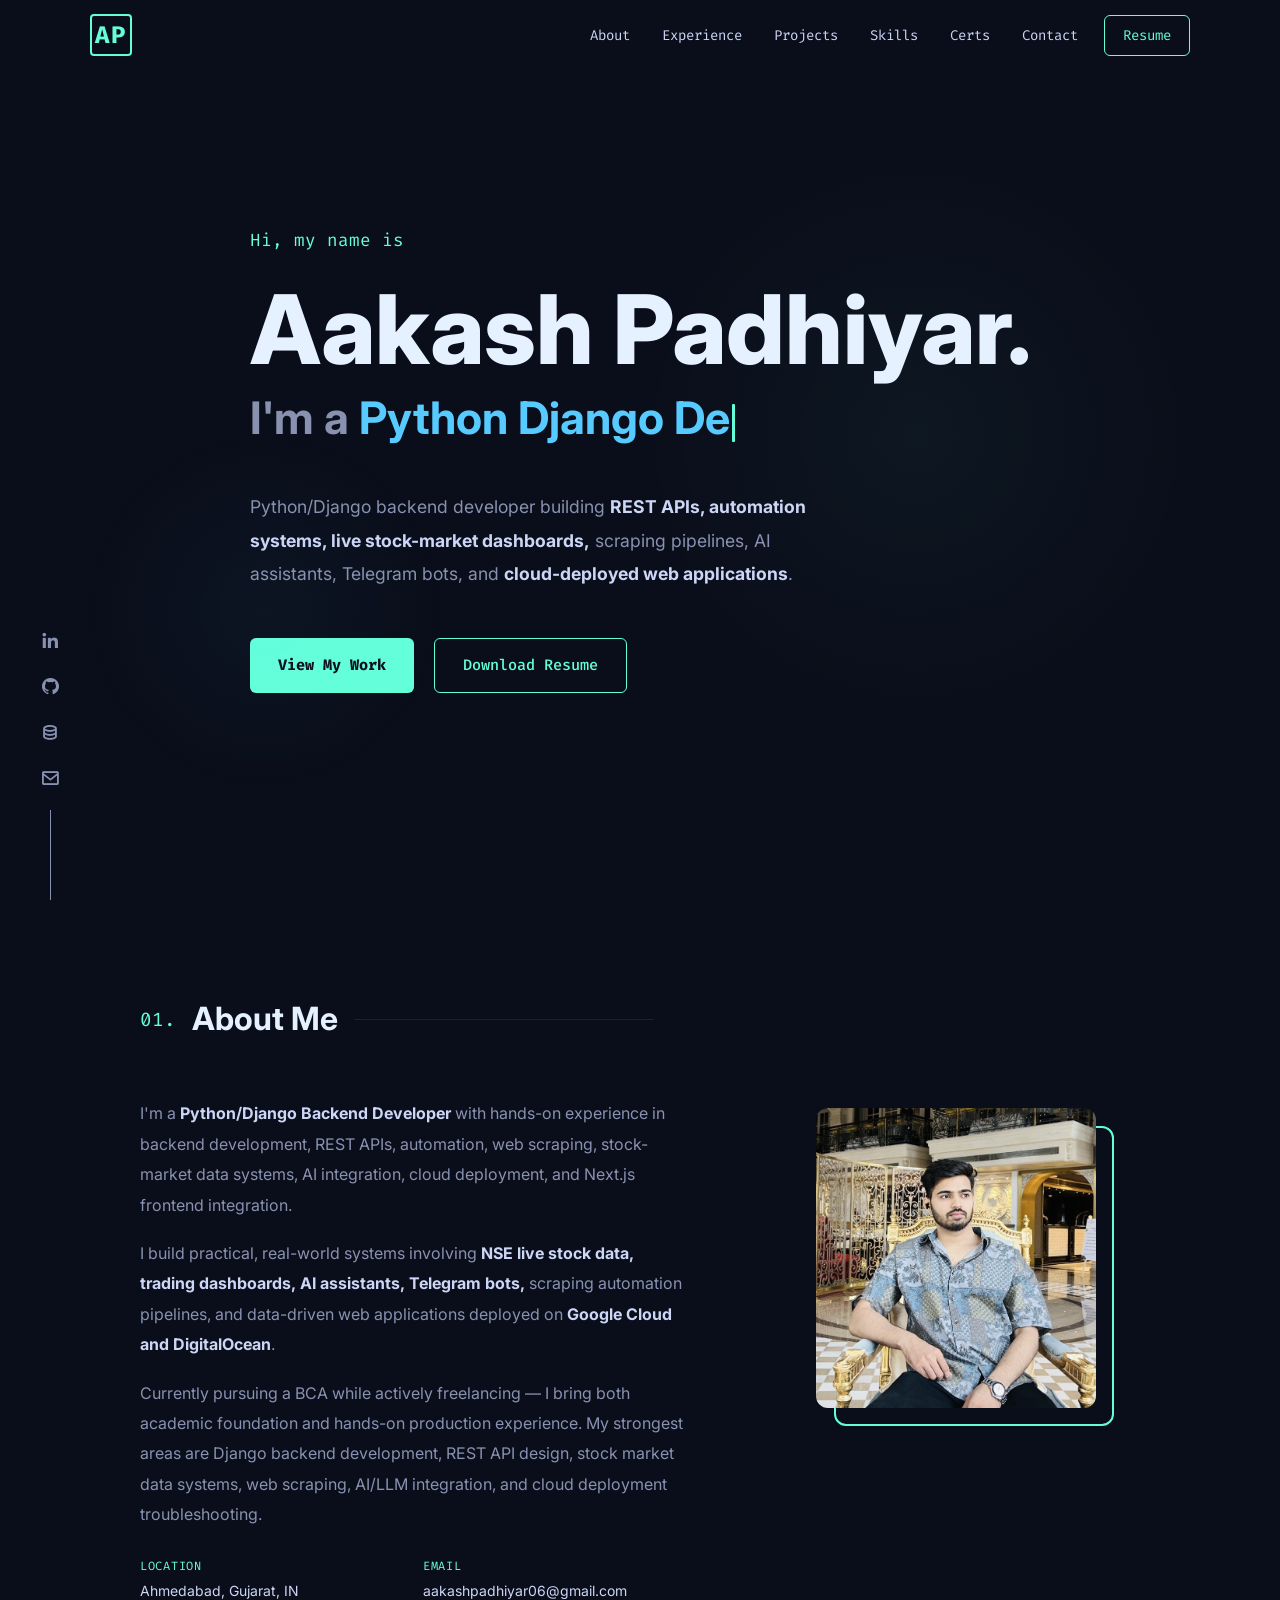
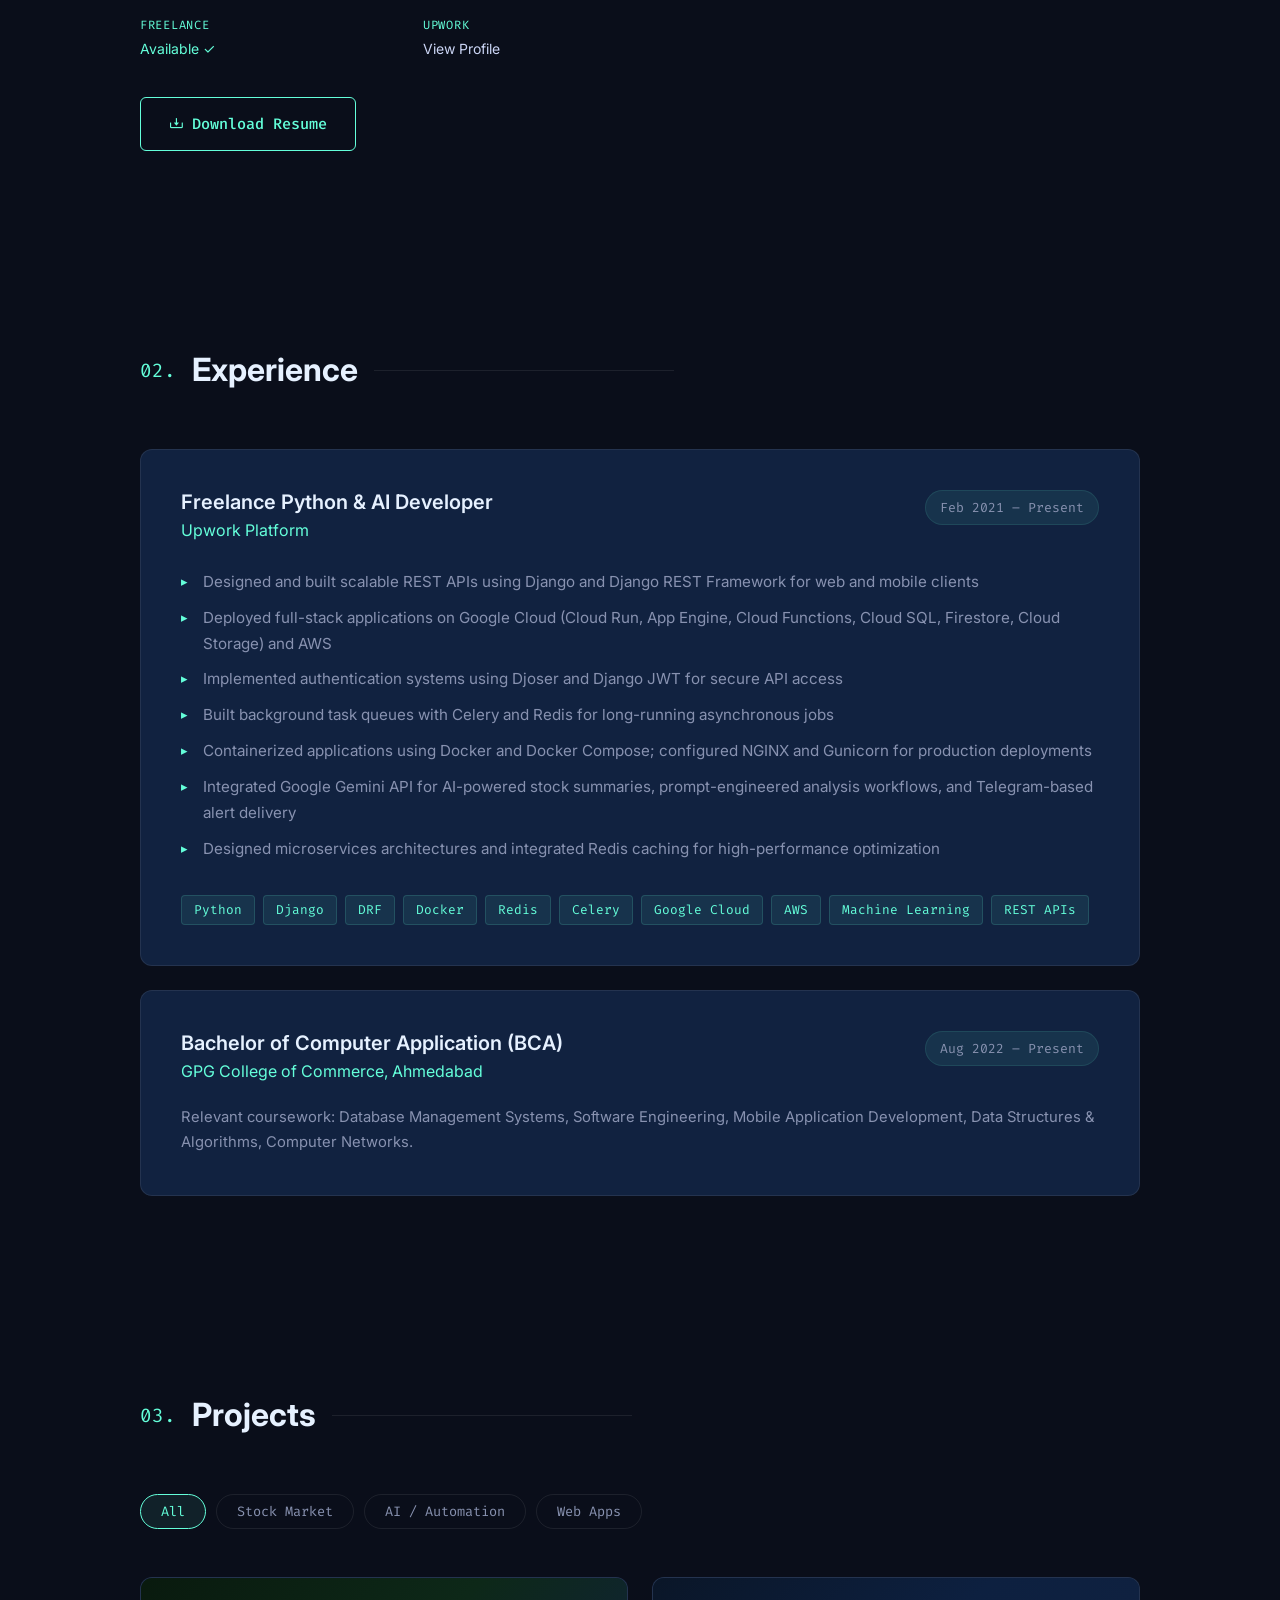
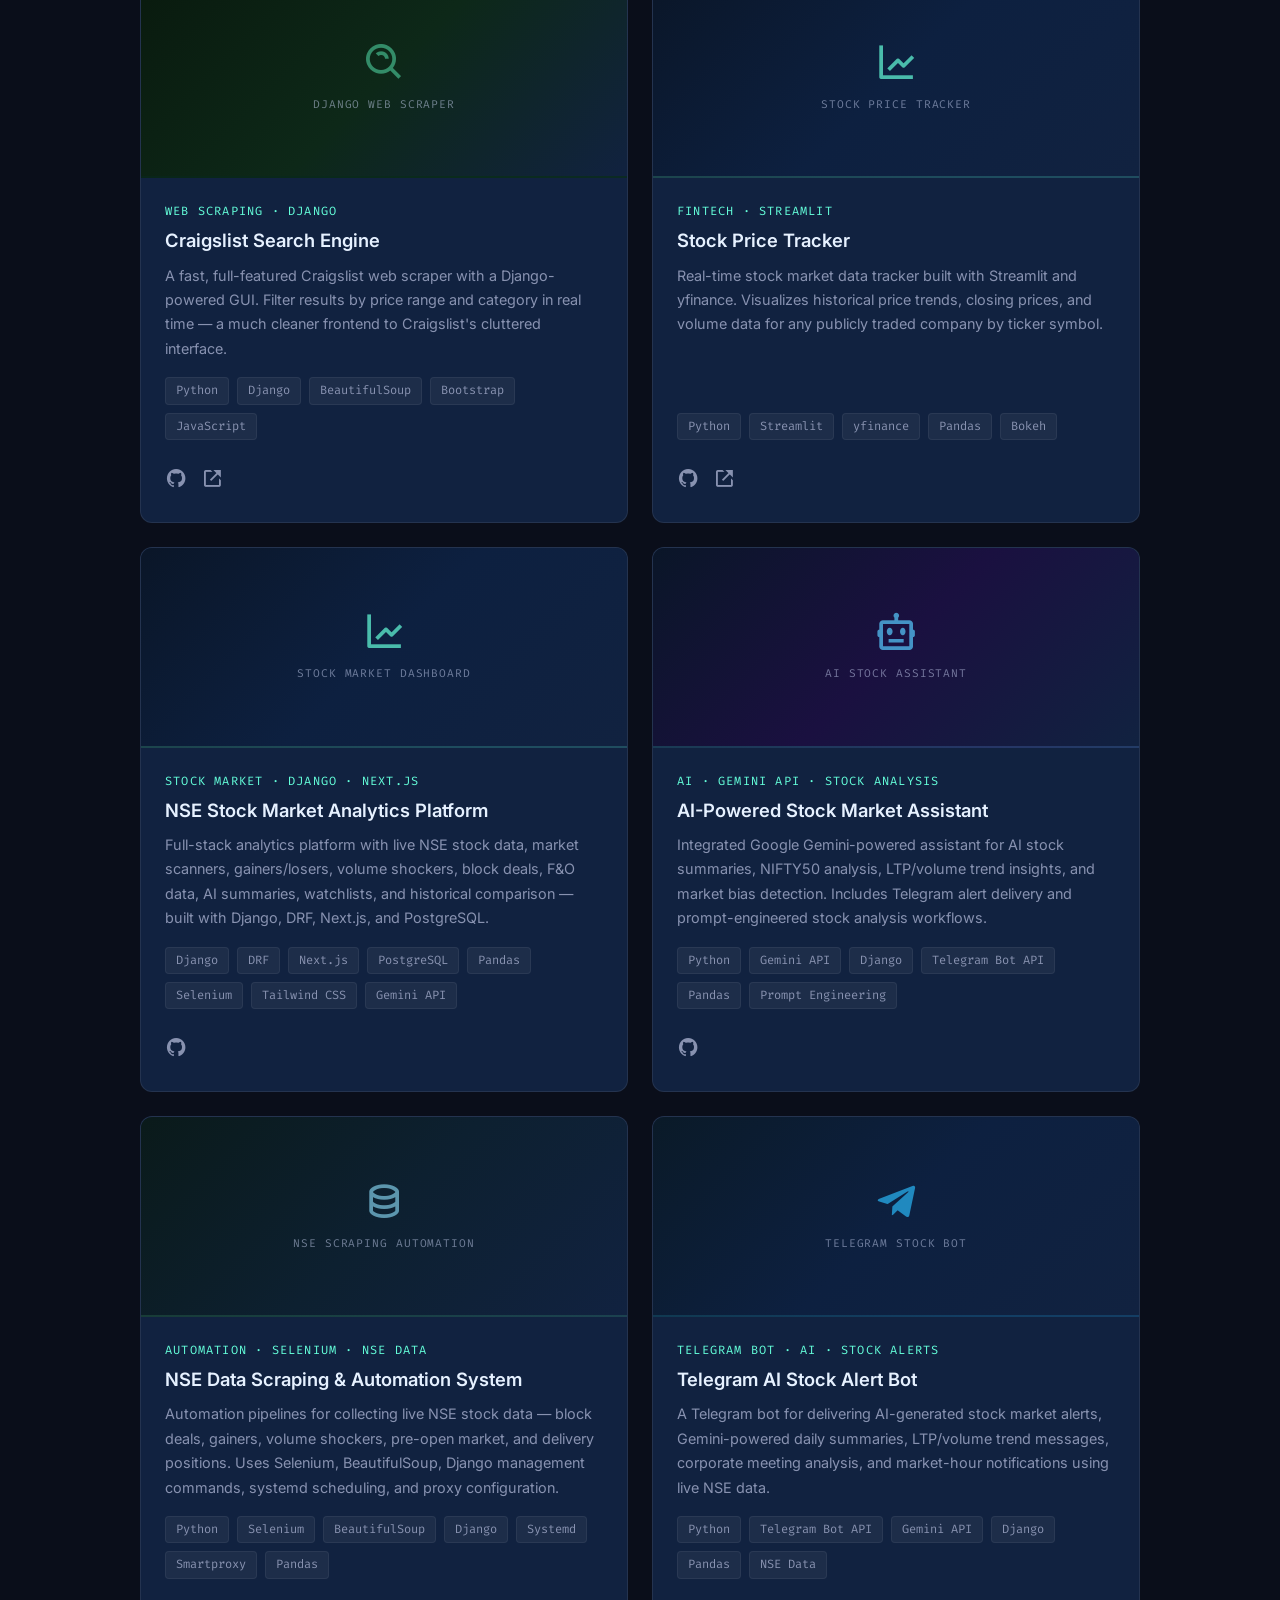
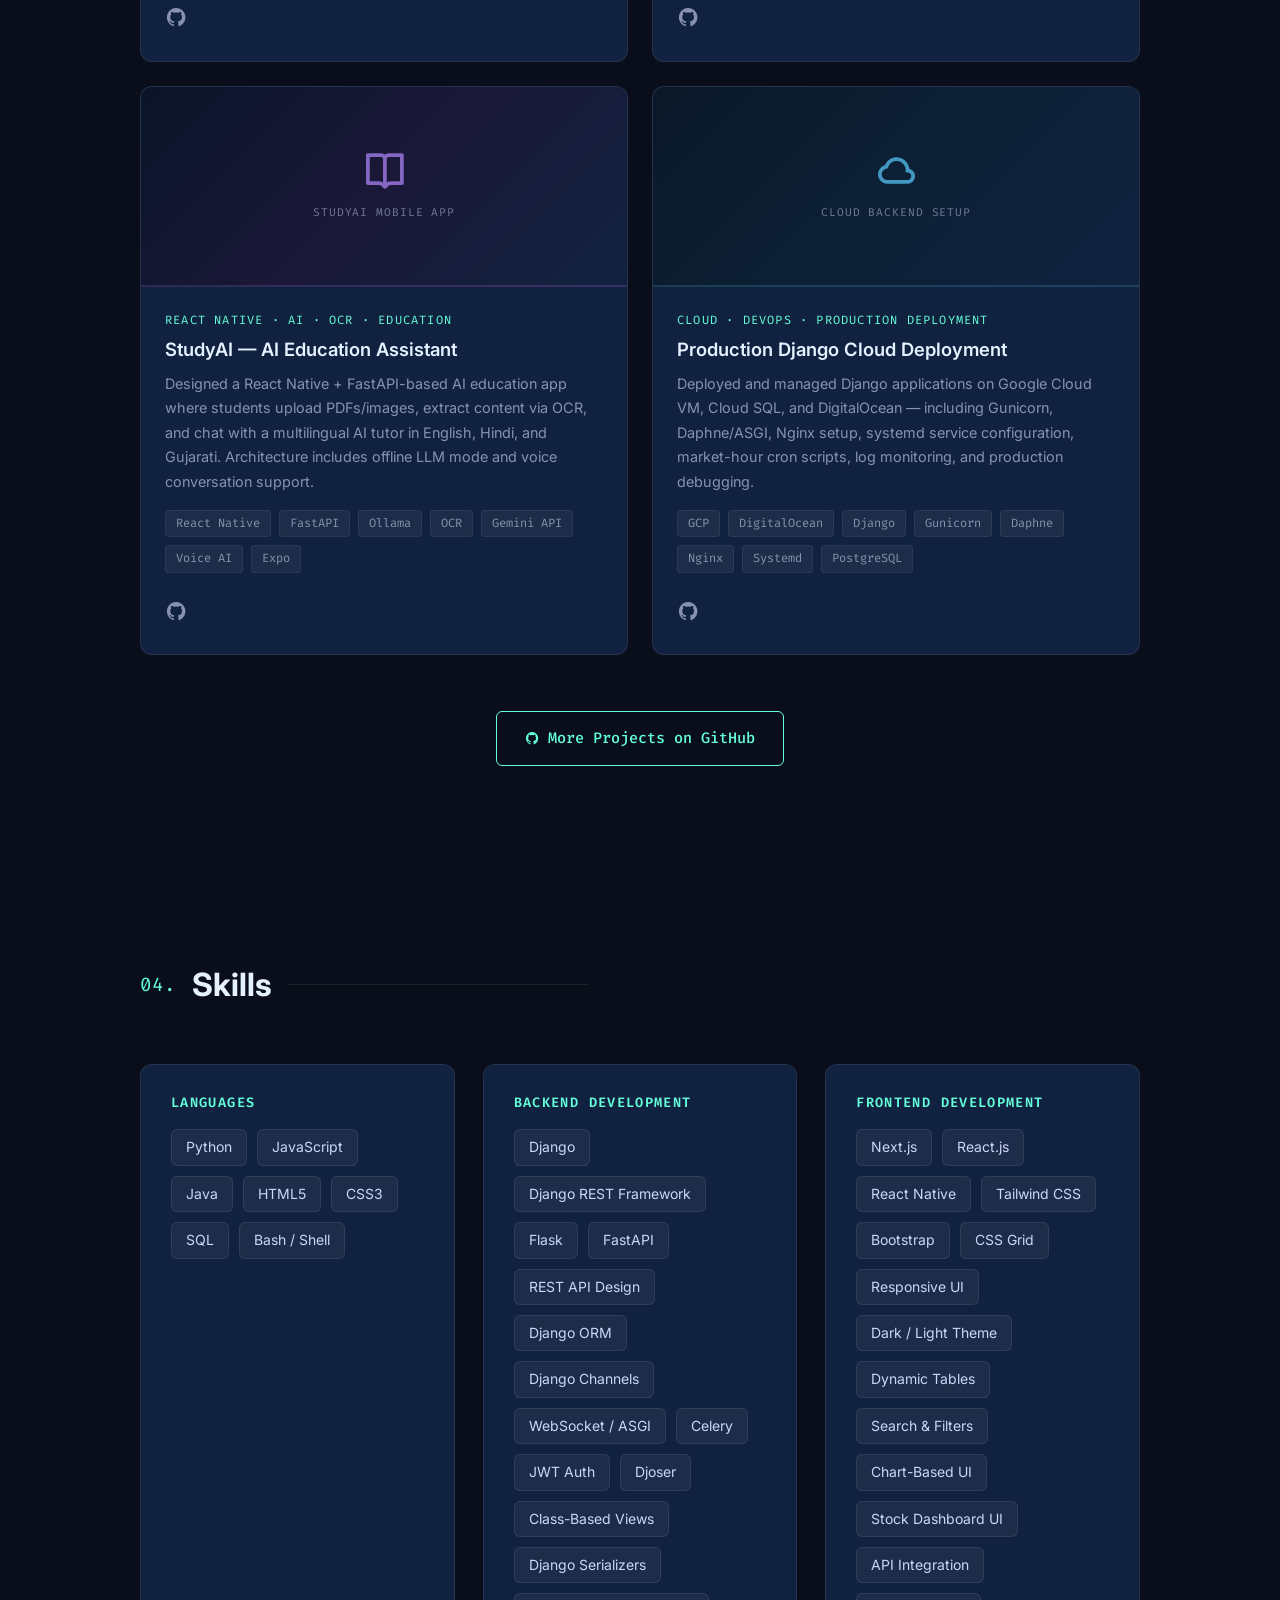
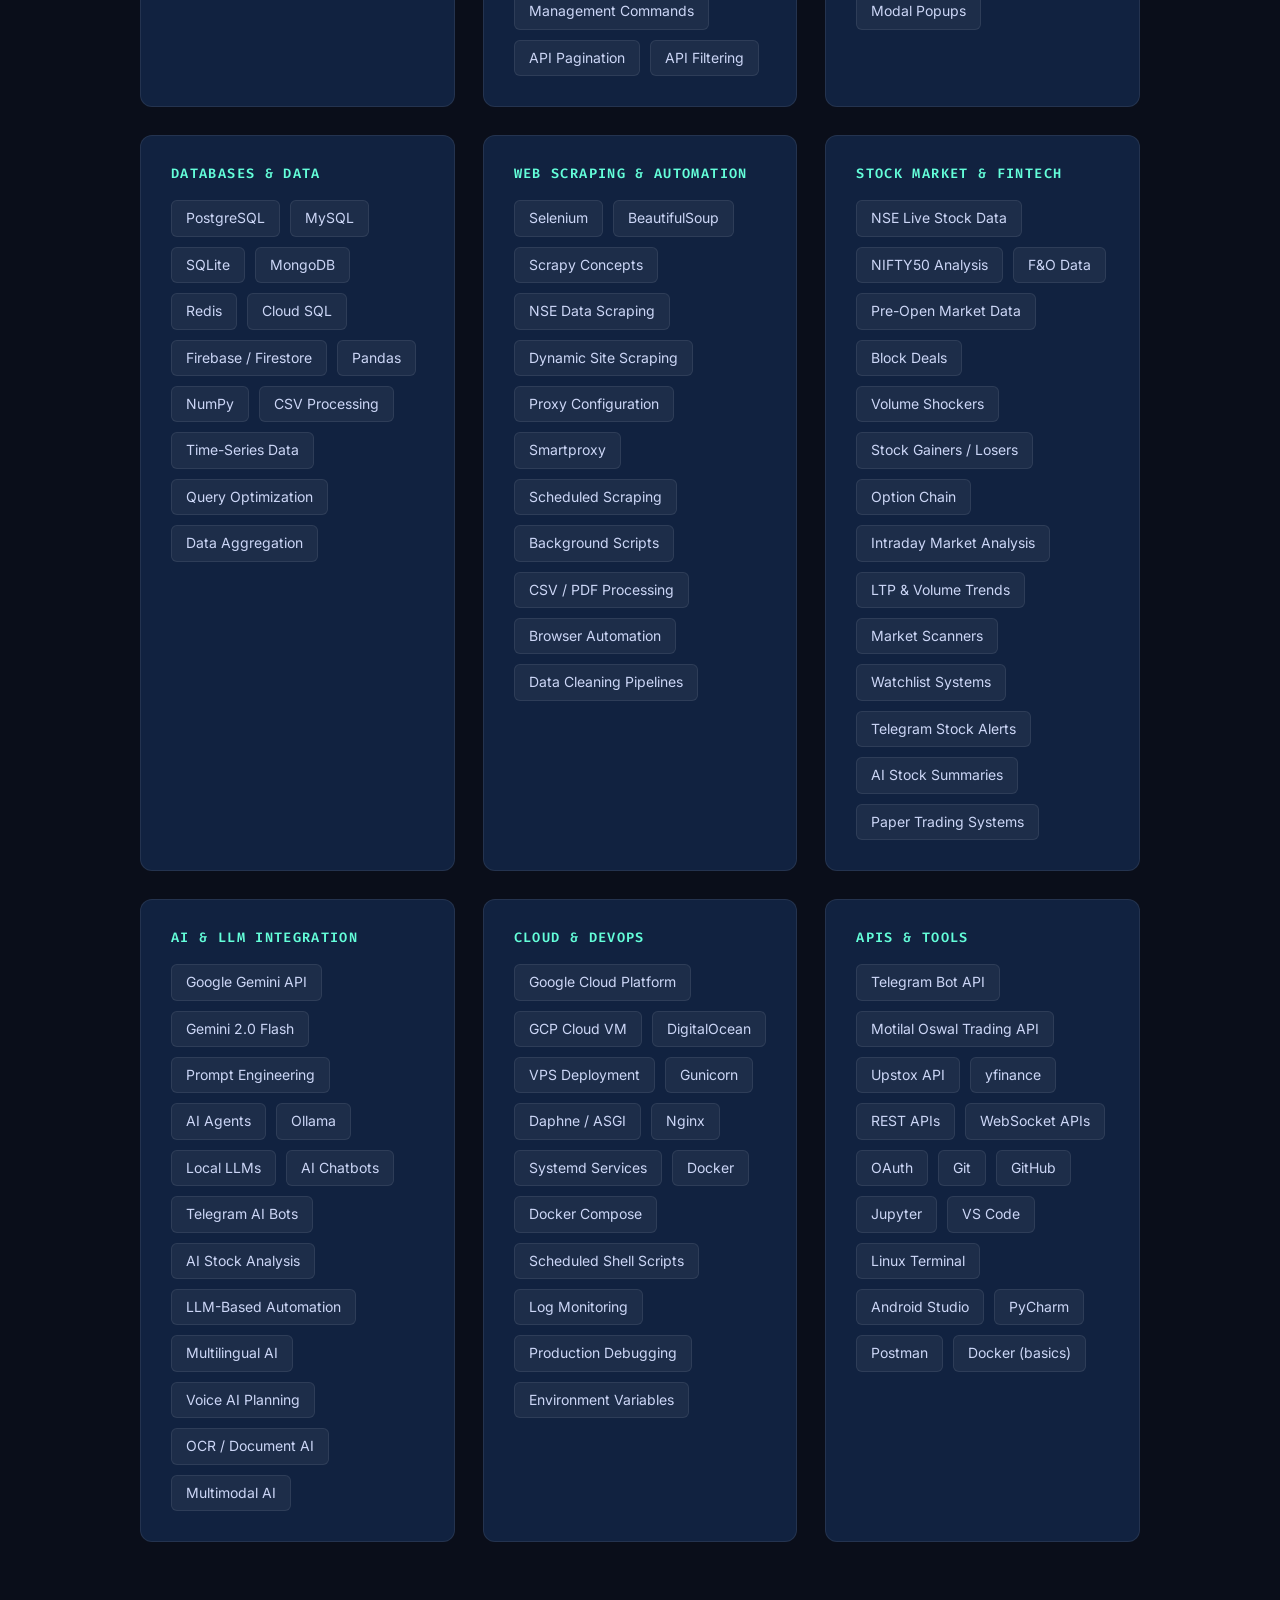
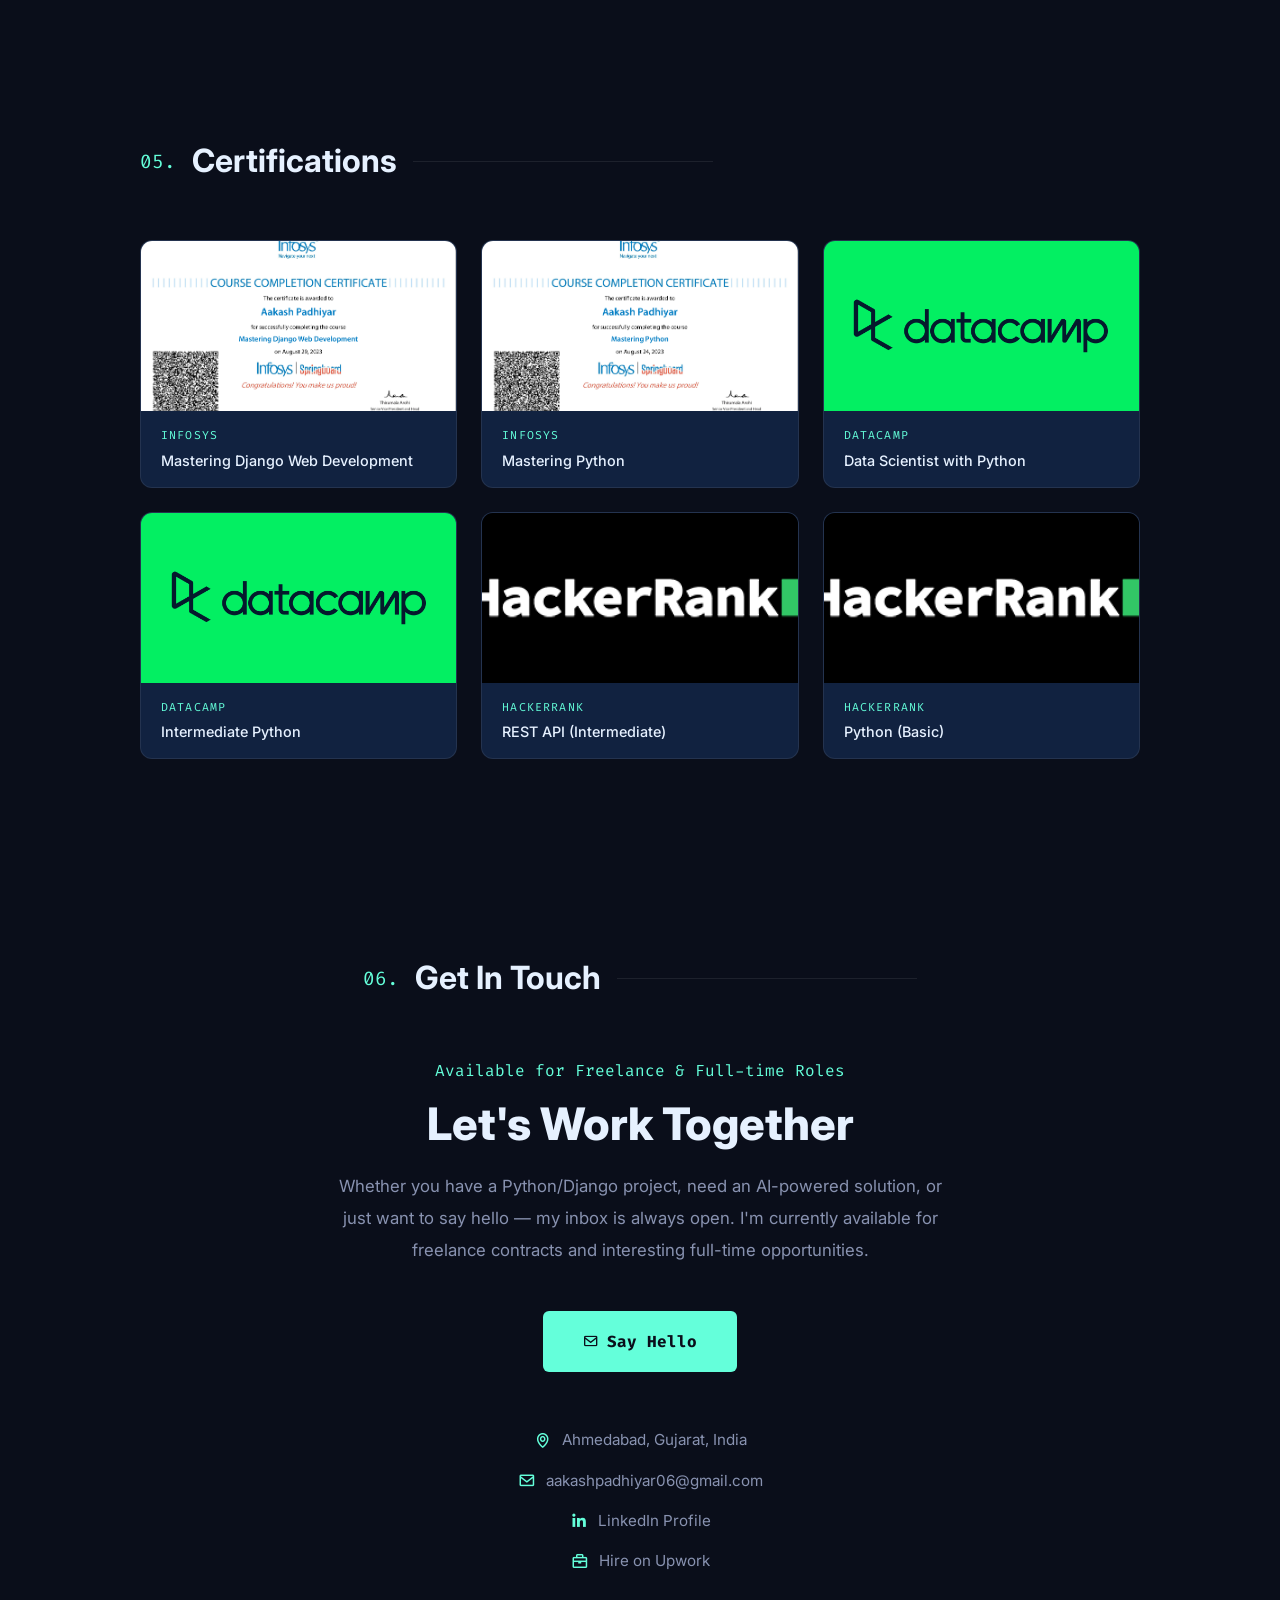
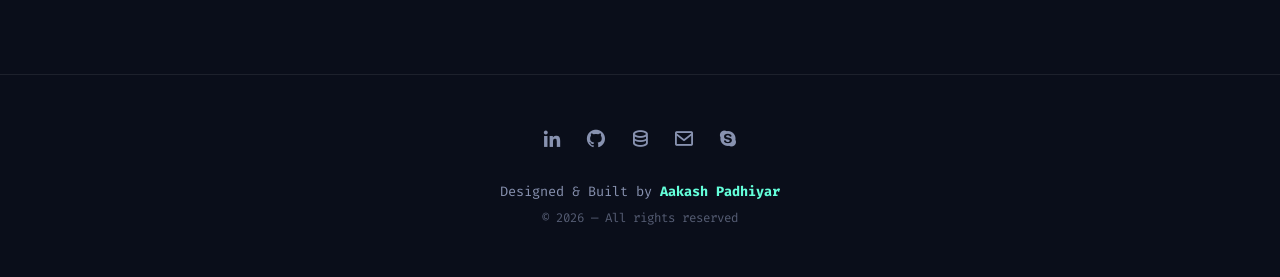
==== commit 3e4f859a: "update portfolio projects, skills, resume and remove learner projects" ====
--- a/index.html
+++ b/index.html
@@ -217,7 +217,7 @@
           <li>Implemented authentication systems using Djoser and Django JWT for secure API access</li>
           <li>Built background task queues with Celery and Redis for long-running asynchronous jobs</li>
           <li>Containerized applications using Docker and Docker Compose; configured NGINX and Gunicorn for production deployments</li>
-          <li>Applied machine learning models (scikit-learn, TensorFlow, PyTorch, OpenCV) to solve client data problems</li>
+          <li>Integrated Google Gemini API for AI-powered stock summaries, prompt-engineered analysis workflows, and Telegram-based alert delivery</li>
           <li>Designed microservices architectures and integrated Redis caching for high-performance optimization</li>
         </ul>
         <div class="exp-tags">
@@ -256,21 +256,20 @@
         <button class="filter-btn" data-filter="stock">Stock Market</button>
         <button class="filter-btn" data-filter="ai">AI / Automation</button>
         <button class="filter-btn" data-filter="web">Web Apps</button>
-        <button class="filter-btn" data-filter="ml">ML / CV</button>
-        <button class="filter-btn" data-filter="data">Data Science</button>
       </div>
 
       <div class="projects-grid" id="projects-grid">
 
         <div class="project-card reveal" data-category="web">
-          <div class="project-img">
-            <img src="assets/img/project/mycode.jpg" alt="Craigslist Search Engine" loading="lazy">
+          <div class="project-img project-img-placeholder project-img-django">
+            <i class="bx bx-search-alt"></i>
+            <span>Django Web Scraper</span>
           </div>
           <div class="project-content">
             <p class="project-label">Web Scraping · Django</p>
             <h3 class="project-title">Craigslist Search Engine</h3>
             <div class="project-desc">
-              <p>A fast, full-featured Craigslist web scraper with a beautiful Django-powered GUI. Filter results by price range and category in real time — a much more elegant frontend to Craigslist.</p>
+              <p>A fast, full-featured Craigslist web scraper with a Django-powered GUI. Filter results by price range and category in real time — a much cleaner frontend to Craigslist's cluttered interface.</p>
             </div>
             <ul class="project-tech">
               <li>Python</li><li>Django</li><li>BeautifulSoup</li><li>Bootstrap</li><li>JavaScript</li>
@@ -286,138 +285,16 @@
           </div>
         </div>
 
-        <div class="project-card reveal reveal-delay-1" data-category="web">
-          <div class="project-img">
-            <img src="assets/img/project/youtube.jpeg" alt="React YouTube Clone" loading="lazy">
-          </div>
-          <div class="project-content">
-            <p class="project-label">Frontend · React.js</p>
-            <h3 class="project-title">React YouTube Clone</h3>
-            <div class="project-desc">
-              <p>A full-featured YouTube clone built with React.js — featuring video playback, channel navigation, search functionality, BEM styling methodology, and responsive CSS Grid layout.</p>
-            </div>
-            <ul class="project-tech">
-              <li>React.js</li><li>JavaScript</li><li>CSS Grid</li><li>BEM</li><li>YouTube API</li>
-            </ul>
-            <div class="project-links">
-              <a href="https://github.com/aakashpadhiyar/react-youtube-clone" target="_blank" rel="noopener" aria-label="GitHub Repository">
-                <i class="bx bxl-github"></i>
-              </a>
-              <a href="https://react-74e7c.web.app/" target="_blank" rel="noopener" aria-label="Live Demo">
-                <i class="bx bx-globe"></i>
-              </a>
-              <a href="projects/youclone.html" aria-label="View Project Details">
-                <i class="bx bx-link-external"></i>
-              </a>
-            </div>
-          </div>
-        </div>
-
-        <div class="project-card reveal reveal-delay-2" data-category="ml">
-          <div class="project-img">
-            <img src="assets/img/project/recommender.jpg" alt="Movie Recommendation System" loading="lazy">
-          </div>
-          <div class="project-content">
-            <p class="project-label">Machine Learning · Python</p>
-            <h3 class="project-title">Movie Recommendation System</h3>
-            <div class="project-desc">
-              <p>A collaborative filtering and content-based movie recommendation engine. Suggests films based on user preferences and viewing patterns — similar to how Netflix recommends content.</p>
-            </div>
-            <ul class="project-tech">
-              <li>Python</li><li>scikit-learn</li><li>Pandas</li><li>NumPy</li><li>Jupyter</li>
-            </ul>
-            <div class="project-links">
-              <a href="https://github.com/aakashpadhiyar/Movie-Recommendation-system" target="_blank" rel="noopener" aria-label="GitHub Repository">
-                <i class="bx bxl-github"></i>
-              </a>
-              <a href="projects/moviepython.html" aria-label="View Project Details">
-                <i class="bx bx-link-external"></i>
-              </a>
-            </div>
-          </div>
-        </div>
-
-        <div class="project-card reveal" data-category="ml">
-          <div class="project-img">
-            <img src="assets/img/project/gan.jpg" alt="Multiple Face Recognition" loading="lazy">
-          </div>
-          <div class="project-content">
-            <p class="project-label">Computer Vision · OpenCV</p>
-            <h3 class="project-title">Multiple Face Recognition AI</h3>
-            <div class="project-desc">
-              <p>Real-time multiple face detection and recognition system using Python and OpenCV. Capable of identifying and drawing bounding boxes around multiple faces simultaneously from live video streams.</p>
-            </div>
-            <ul class="project-tech">
-              <li>Python</li><li>OpenCV</li><li>face_recognition</li><li>NumPy</li>
-            </ul>
-            <div class="project-links">
-              <a href="https://github.com/aakashpadhiyar/Multiple-Face-Recognition-AI-using-Python" target="_blank" rel="noopener" aria-label="GitHub Repository">
-                <i class="bx bxl-github"></i>
-              </a>
-              <a href="projects/mfr.html" aria-label="View Project Details">
-                <i class="bx bx-link-external"></i>
-              </a>
-            </div>
-          </div>
-        </div>
-
-        <div class="project-card reveal reveal-delay-1" data-category="data">
-          <div class="project-img">
-            <img src="assets/img/project/ml.jpg" alt="NBA Basketball Stats Explorer" loading="lazy">
-          </div>
-          <div class="project-content">
-            <p class="project-label">Data Science · Streamlit</p>
-            <h3 class="project-title">NBA Basketball Stats Explorer</h3>
-            <div class="project-desc">
-              <p>An interactive NBA statistics explorer built with Python and Streamlit. Browse player performance stats, filter by team and year, and visualize data through heatmaps and charts.</p>
-            </div>
-            <ul class="project-tech">
-              <li>Python</li><li>Streamlit</li><li>Pandas</li><li>Seaborn</li><li>Matplotlib</li>
-            </ul>
-            <div class="project-links">
-              <a href="https://github.com/aakashpadhiyar/Streamlit_basketBall_dataframe" target="_blank" rel="noopener" aria-label="GitHub Repository">
-                <i class="bx bxl-github"></i>
-              </a>
-              <a href="projects/streamb.html" aria-label="View Project Details">
-                <i class="bx bx-link-external"></i>
-              </a>
-            </div>
-          </div>
-        </div>
-
-        <div class="project-card reveal reveal-delay-2" data-category="data">
-          <div class="project-img">
-            <img src="assets/img/project/vdg.jpg" alt="DNA Sequence Visualizer" loading="lazy">
-          </div>
-          <div class="project-content">
-            <p class="project-label">Bioinformatics · Streamlit</p>
-            <h3 class="project-title">DNA Sequence Visualizer</h3>
-            <div class="project-desc">
-              <p>A bioinformatics web app for DNA nucleotide counting and composition visualization. Input any DNA sequence and generate interactive bar charts and dataframes showing nucleotide distribution.</p>
-            </div>
-            <ul class="project-tech">
-              <li>Python</li><li>Streamlit</li><li>Altair</li><li>Pandas</li>
-            </ul>
-            <div class="project-links">
-              <a href="https://github.com/aakashpadhiyar/streamlit_basics_eg-DNA-App" target="_blank" rel="noopener" aria-label="GitHub Repository">
-                <i class="bx bxl-github"></i>
-              </a>
-              <a href="projects/streamd.html" aria-label="View Project Details">
-                <i class="bx bx-link-external"></i>
-              </a>
-            </div>
-          </div>
-        </div>
-
-        <div class="project-card reveal" data-category="data">
-          <div class="project-img">
-            <img src="assets/img/project/iras.jpeg" alt="Stock Price Tracker" loading="lazy">
+        <div class="project-card reveal reveal-delay-1" data-category="stock">
+          <div class="project-img project-img-placeholder project-img-stock">
+            <i class="bx bx-line-chart"></i>
+            <span>Stock Price Tracker</span>
           </div>
           <div class="project-content">
             <p class="project-label">FinTech · Streamlit</p>
             <h3 class="project-title">Stock Price Tracker</h3>
             <div class="project-desc">
-              <p>Real-time stock market data tracker built with Streamlit and yfinance. Visualizes historical price trends, closing prices, and volume data for any publicly traded company.</p>
+              <p>Real-time stock market data tracker built with Streamlit and yfinance. Visualizes historical price trends, closing prices, and volume data for any publicly traded company by ticker symbol.</p>
             </div>
             <ul class="project-tech">
               <li>Python</li><li>Streamlit</li><li>yfinance</li><li>Pandas</li><li>Bokeh</li>
@@ -432,35 +309,6 @@
             </div>
           </div>
         </div>
-
-        <div class="project-card reveal reveal-delay-1" data-category="web">
-          <div class="project-img">
-            <img src="assets/img/project/pomo.jpg" alt="Pomodoro Timer Web App" loading="lazy">
-          </div>
-          <div class="project-content">
-            <p class="project-label">Productivity · React.js</p>
-            <h3 class="project-title">Pomodoro Timer Web App</h3>
-            <div class="project-desc">
-              <p>A clean, minimal Pomodoro productivity timer. Features customizable work/break intervals, color transitions for mood switching, audio notifications, and responsive design for mobile and desktop.</p>
-            </div>
-            <ul class="project-tech">
-              <li>React.js</li><li>JavaScript</li><li>CSS3</li><li>HTML5</li>
-            </ul>
-            <div class="project-links">
-              <a href="https://github.com/aakashpadhiyar/pomodoro-react" target="_blank" rel="noopener" aria-label="GitHub Repository">
-                <i class="bx bxl-github"></i>
-              </a>
-              <a href="https://codesandbox.io/s/github/aakashpadhiyar/pomodoro-react" target="_blank" rel="noopener" aria-label="Live Demo">
-                <i class="bx bx-globe"></i>
-              </a>
-              <a href="projects/pomo.html" aria-label="View Project Details">
-                <i class="bx bx-link-external"></i>
-              </a>
-            </div>
-          </div>
-        </div>
-
-      </div>
 
         <!-- NEW: Stock Market Web Application -->
         <div class="project-card reveal" data-category="stock">
@@ -566,37 +414,13 @@
           </div>
           <div class="project-content">
             <p class="project-label">React Native · AI · OCR · Education</p>
-            <h3 class="project-title">StudyAI — AI Education Assistant (Planned)</h3>
+            <h3 class="project-title">StudyAI — AI Education Assistant</h3>
             <div class="project-desc">
               <p>Designed a React Native + FastAPI-based AI education app where students upload PDFs/images, extract content via OCR, and chat with a multilingual AI tutor in English, Hindi, and Gujarati. Architecture includes offline LLM mode and voice conversation support.</p>
             </div>
             <ul class="project-tech">
               <li>React Native</li><li>FastAPI</li><li>Ollama</li>
               <li>OCR</li><li>Gemini API</li><li>Voice AI</li><li>Expo</li>
-            </ul>
-            <div class="project-links">
-              <a href="https://github.com/aakashpadhiyar" target="_blank" rel="noopener" aria-label="GitHub">
-                <i class="bx bxl-github"></i>
-              </a>
-            </div>
-          </div>
-        </div>
-
-        <!-- NEW: AI Content Automation -->
-        <div class="project-card reveal reveal-delay-2" data-category="ai">
-          <div class="project-img project-img-placeholder project-img-content">
-            <i class="bx bx-broadcast"></i>
-            <span>AI Content Automation</span>
-          </div>
-          <div class="project-content">
-            <p class="project-label">AI Agents · Automation · Social Media</p>
-            <h3 class="project-title">AI LinkedIn Content Automation (Planned)</h3>
-            <div class="project-desc">
-              <p>Designing an AI-powered system to generate daily LinkedIn posts with AI-generated images, engagement-focused captions, Telegram-based human approval before publishing, and VPS-scheduled automation — a human-in-the-loop content pipeline.</p>
-            </div>
-            <ul class="project-tech">
-              <li>Python</li><li>AI Agents</li><li>Image Generation</li>
-              <li>Telegram Bot API</li><li>VPS</li><li>Social Automation</li>
             </ul>
             <div class="project-links">
               <a href="https://github.com/aakashpadhiyar" target="_blank" rel="noopener" aria-label="GitHub">
@@ -748,7 +572,7 @@
             <span>WebSocket APIs</span><span>OAuth</span>
             <span>Git</span><span>GitHub</span><span>Jupyter</span>
             <span>VS Code</span><span>Linux Terminal</span><span>Android Studio</span>
-            <span>scikit-learn</span><span>TensorFlow</span><span>OpenCV</span>
+            <span>PyCharm</span><span>Postman</span><span>Docker (basics)</span>
           </div>
         </div>
 
--- a/assets/css/style.css
+++ b/assets/css/style.css
@@ -727,6 +727,79 @@
 
 .project-card:hover .project-img img { transform: scale(1.06); }
 
+/* CSS placeholder images for new projects */
+.project-img-placeholder {
+  display: flex;
+  flex-direction: column;
+  align-items: center;
+  justify-content: center;
+  gap: 10px;
+  background: linear-gradient(135deg, var(--bg-medium) 0%, var(--bg-card) 100%);
+}
+
+.project-img-placeholder::after { display: none; }
+
+.project-img-placeholder i {
+  font-size: 2.8rem;
+  opacity: 0.7;
+}
+
+.project-img-placeholder span {
+  font-family: var(--font-mono);
+  font-size: 0.7rem;
+  letter-spacing: 0.08em;
+  opacity: 0.5;
+  text-transform: uppercase;
+}
+
+.project-img-stock {
+  background: linear-gradient(135deg, #0a1628 0%, #0d2040 50%, #112240 100%);
+  border-bottom: 2px solid rgba(100, 255, 218, 0.2);
+}
+.project-img-stock i { color: var(--accent); }
+
+.project-img-ai {
+  background: linear-gradient(135deg, #0a1628 0%, #1a1040 50%, #112240 100%);
+  border-bottom: 2px solid rgba(87, 203, 255, 0.2);
+}
+.project-img-ai i { color: var(--accent-blue); }
+
+.project-img-scraping {
+  background: linear-gradient(135deg, #0a1a1a 0%, #0d2030 50%, #112240 100%);
+  border-bottom: 2px solid rgba(100, 255, 218, 0.15);
+}
+.project-img-scraping i { color: #7ec8e3; }
+
+.project-img-telegram {
+  background: linear-gradient(135deg, #0a1a28 0%, #0d2040 50%, #112240 100%);
+  border-bottom: 2px solid rgba(41, 182, 246, 0.2);
+}
+.project-img-telegram i { color: #29b6f6; }
+
+.project-img-study {
+  background: linear-gradient(135deg, #0a1428 0%, #1a1838 50%, #112240 100%);
+  border-bottom: 2px solid rgba(179, 136, 255, 0.2);
+}
+.project-img-study i { color: #b388ff; }
+
+.project-img-content {
+  background: linear-gradient(135deg, #0a1428 0%, #201830 50%, #112240 100%);
+  border-bottom: 2px solid rgba(255, 138, 101, 0.2);
+}
+.project-img-content i { color: #ff8a65; }
+
+.project-img-cloud {
+  background: linear-gradient(135deg, #0a1828 0%, #0d2035 50%, #112240 100%);
+  border-bottom: 2px solid rgba(87, 203, 255, 0.2);
+}
+.project-img-cloud i { color: var(--accent-blue); }
+
+.project-img-django {
+  background: linear-gradient(135deg, #091a0e 0%, #0d2818 50%, #112240 100%);
+  border-bottom: 2px solid rgba(9, 46, 32, 0.6);
+}
+.project-img-django i { color: #44b78b; }
+
 .project-content {
   padding: 24px;
   flex: 1;
